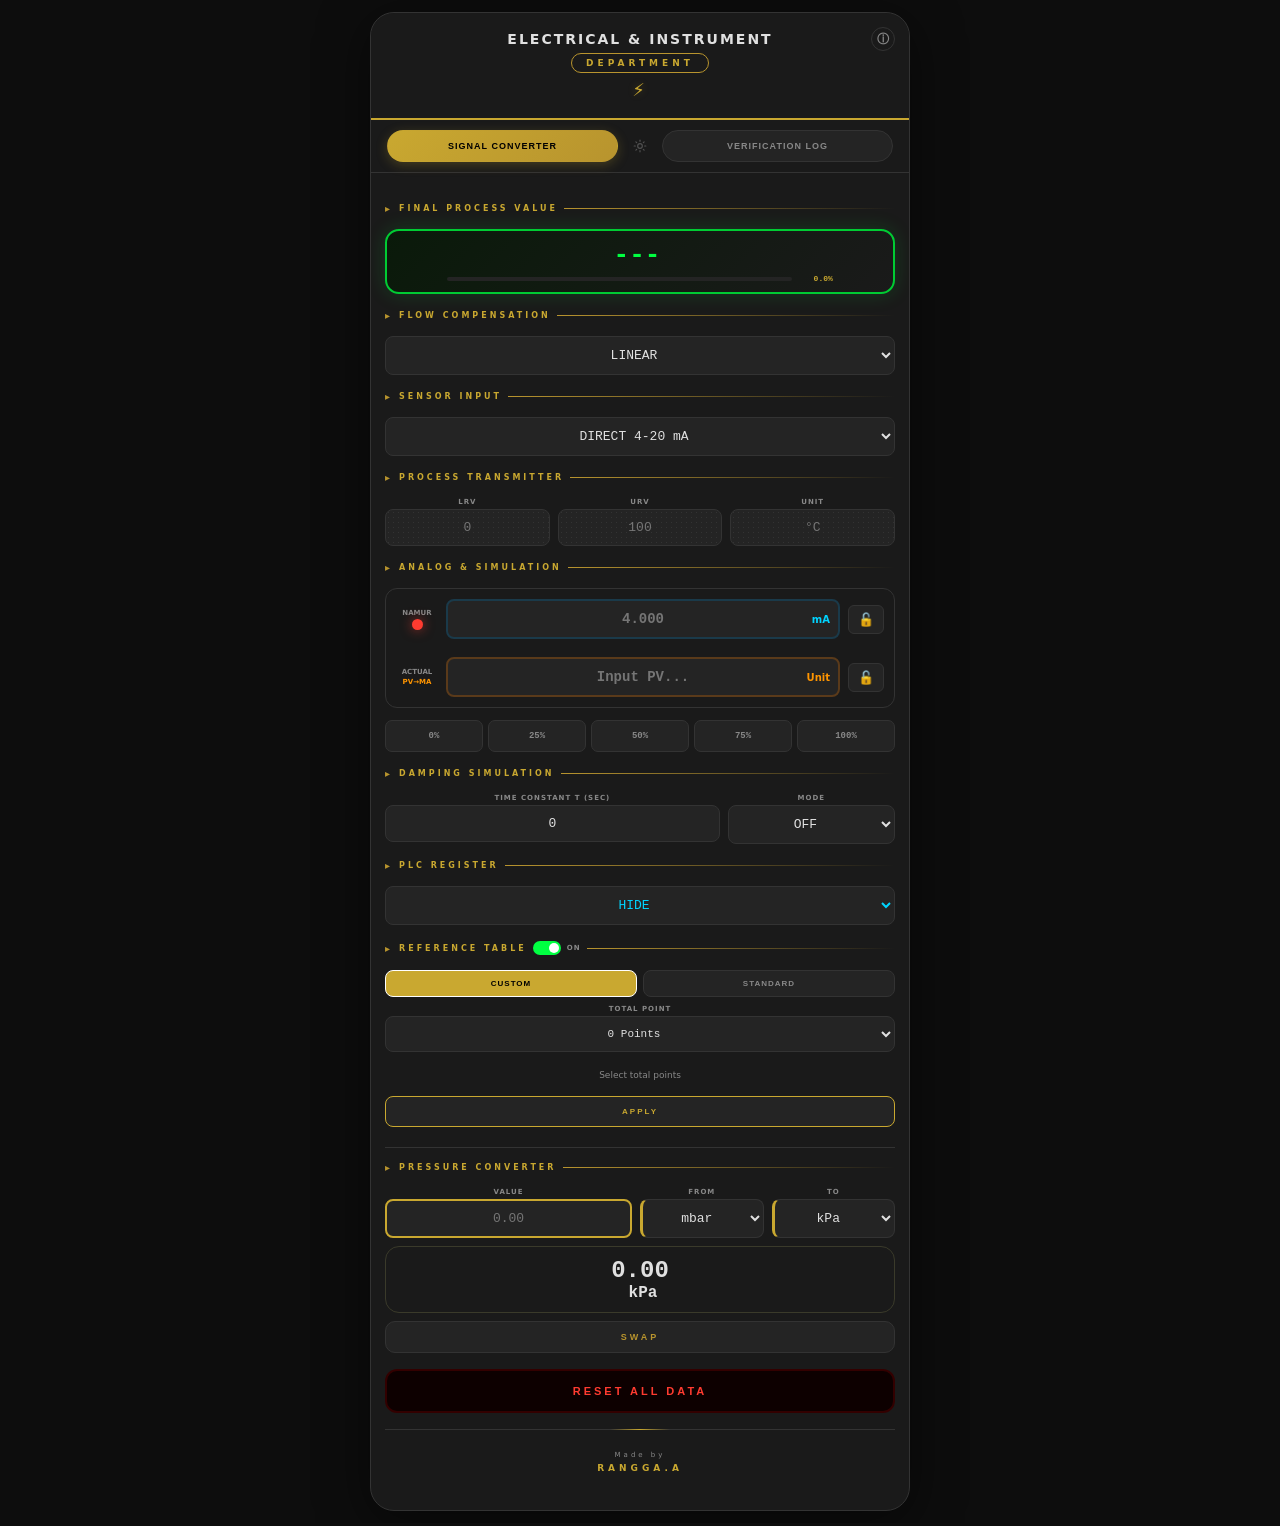
==== index.html @ 1af5455c "Signal Converter And Verification Log" ====
<!DOCTYPE html>
<html lang="en" data-theme="industrial">
<head>
    <meta charset="UTF-8">
    <meta name="viewport" content="width=device-width, initial-scale=1.0, maximum-scale=1.0, user-scalable=no">
    <meta name="author" content="RANGGA.A">
    <title>Signal Converter & Verification Log</title>

    <link rel="manifest" href="./manifest.json">
    <meta name="theme-color" content="#0d0d0d">
    <meta name="apple-mobile-web-app-capable" content="yes">
    <meta name="apple-mobile-web-app-status-bar-style" content="black-translucent">
    <meta name="apple-mobile-web-app-title" content="Signal Converter">
    <meta name="mobile-web-app-capable" content="yes">
    <link rel="icon" type="image/svg+xml" href="./icon.svg">
    <link rel="icon" type="image/png" sizes="192x192" href="./icon-192.png">
    <link rel="icon" type="image/png" sizes="512x512" href="./icon-512.png">
    <link rel="apple-touch-icon" href="./icon-192.png">
    <meta property="og:title" content="Signal Converter & Verification Log">
    <meta property="og:description" content="Professional Signal Converter & Calibration Logger.">
    <meta property="og:image" content="./icon-512.png">
    <meta property="og:type" content="website">
    <meta name="twitter:card" content="summary">
    <meta name="description" content="Professional Signal Converter & Calibration Logger.">
    <meta http-equiv="X-Content-Type-Options" content="nosniff">
    <meta http-equiv="X-Frame-Options" content="DENY">

    <link rel="stylesheet" href="./style.css">
</head>
<body>
<div class="app-container">
    <div class="shared-header">
        <div class="brand">ELECTRICAL &amp; INSTRUMENT</div>
        <div class="sub-brand">DEPARTMENT</div>
        <div class="lightning">⚡</div>
        <button class="header-info-btn" onclick="openSpecModal()" title="Technical Specifications">ⓘ</button>
    </div>
    
    <div class="tab-nav">
        <button class="tab-btn active" onclick="switchTab('calc')">Signal Converter</button>
        <button class="theme-divider-btn" onclick="toggleThemeMenu()" title="Ganti Tema">
            <svg width="14" height="14" viewBox="0 0 24 24" fill="none" stroke="currentColor" stroke-width="2" stroke-linecap="round">
                <circle cx="12" cy="12" r="4"/>
                <path d="M12 2v2"/>
                <path d="M12 20v2"/>
                <path d="M4.93 4.93l1.41 1.41"/>
                <path d="M17.66 17.66l1.41 1.41"/>
                <path d="M2 12h2"/>
                <path d="M20 12h2"/>
                <path d="M6.34 17.66l-1.41 1.41"/>
                <path d="M19.07 4.93l-1.41 1.41"/>
            </svg>
        </button>
        <button class="tab-btn" onclick="switchTab('log')">Verification Log</button>
    </div>

    <!-- TAB CALC -->
    <div class="tab-content active" id="tab-calc">
        <div class="calc-section-title">Final Process Value</div>
        <div class="calc-res-box" id="resBox">
            <div style="font-size:26px;font-weight:900;">
                <span id="pv_val">0.00</span>
                <span id="pv_unit" class="calc-unit-large"></span>
            </div>
            
            <!-- Progress Bar Compact -->
            <div class="calc-progress-container" id="progressContainer">
                <div id="progressLinear">
                    <div style="display:flex;align-items:center;gap:6px;">
                        <div class="calc-progress-bar-bg" style="flex:1;height:4px;">
                            <div id="progressBar" class="calc-progress-bar-fill" style="width:0%;background:var(--green);"></div>
                        </div>
                        <span id="pct_display" class="calc-progress-label">0.0%</span>
                    </div>
                </div>
                <div id="progressFlow" style="display:none;">
                    <div style="display:flex;align-items:center;gap:4px;margin-bottom:2px;">
                        <span class="calc-progress-tag">DP</span>
                        <div class="calc-progress-bar-bg" style="flex:1;height:3px;">
                            <div id="dpProgressBar" class="calc-progress-bar-fill" style="width:0%;background:var(--blue);"></div>
                        </div>
                        <span id="dpPctDisplay" class="calc-progress-label-small" style="color:var(--blue);">0%</span>
                    </div>
                    <div style="display:flex;align-items:center;gap:4px;">
                        <span class="calc-progress-tag">FLW</span>
                        <div class="calc-progress-bar-bg" style="flex:1;height:3px;">
                            <div id="flowProgressBar" class="calc-progress-bar-fill" style="width:0%;background:var(--gold);"></div>
                        </div>
                        <span id="flowPctDisplay" class="calc-progress-label-small" style="color:var(--gold);">0%</span>
                    </div>
                </div>
            </div>
            
            <div id="dpInfoLine" style="font-size:9px;color:var(--gold);margin-top:4px;display:none;">
                DP: <span id="dpVal">0.00</span> <span id="dpUnitDisplay">mbar</span>
            </div>
        </div>

        <div class="calc-section-title">Flow Compensation</div>
        <select id="fm" onchange="calcTglF()" class="calc-select">
            <option value="ln">LINEAR</option>
            <option value="dp">DP NO COMP</option>
            <option value="ol">OIL THERMAL</option>
            <option value="gs">GAS/STEAM</option>
        </select>
        <div id="ca" class="calc-comp-box">
            <div id="dpRangeBlock" style="display:none;">
                <div class="calc-row">
                    <div class="calc-col">
                        <label class="calc-label">DP LRV</label>
                        <input type="text" id="dpLrv" oninput="calcSanitizeInput(this);calcOnParamChange()" placeholder="0" lang="en" inputmode="decimal" autocomplete="off" autocorrect="off" spellcheck="false" class="calc-input">
                    </div>
                    <div class="calc-col">
                        <label class="calc-label">DP URV</label>
                        <input type="text" id="dpUrv" oninput="calcSanitizeInput(this);calcOnParamChange()" placeholder="100" lang="en" inputmode="decimal" autocomplete="off" autocorrect="off" spellcheck="false" class="calc-input">
                    </div>
                    <div class="calc-col">
                        <label class="calc-label">DP Unit</label>
                        <input type="text" id="dpUnit" placeholder="mbar" maxlength="8" oninput="calcOnParamChange()" class="calc-input">
                    </div>
                </div>
                <div class="calc-row">
                    <div class="calc-col">
                        <label class="calc-label">DP Info</label>
                        <select id="dpShowMode" onchange="calcOnParamChange()" class="calc-select">
                            <option value="off">OFF</option>
                            <option value="on">ON</option>
                        </select>
                    </div>
                </div>
            </div>
            <div class="calc-row">
                <div class="calc-col">
                    <label class="calc-label">Design T (°C)</label>
                    <input type="text" id="td" oninput="calcSanitizeInput(this);calcOnParamChange()" placeholder="Design" lang="en" inputmode="decimal" autocomplete="off" autocorrect="off" spellcheck="false" class="calc-input">
                </div>
                <div class="calc-col">
                    <label class="calc-label">Actual T (°C)</label>
                    <input type="text" id="ta" oninput="calcSanitizeInput(this);calcOnParamChange()" placeholder="Actual" lang="en" inputmode="decimal" autocomplete="off" autocorrect="off" spellcheck="false" class="calc-input">
                </div>
            </div>
            <div id="go" class="calc-row" style="display:none">
                <div class="calc-col">
                    <label class="calc-label">Design P (bar·g)</label>
                    <input type="text" id="pd" placeholder="bar(g)" oninput="calcSanitizeInput(this);calcOnParamChange()" lang="en" inputmode="decimal" autocomplete="off" autocorrect="off" spellcheck="false" class="calc-input">
                </div>
                <div class="calc-col">
                    <label class="calc-label">Actual P (bar·g)</label>
                    <input type="text" id="pa" placeholder="bar(g)" oninput="calcSanitizeInput(this);calcOnParamChange()" lang="en" inputmode="decimal" autocomplete="off" autocorrect="off" spellcheck="false" class="calc-input">
                </div>
            </div>
            <div id="ff" class="calc-row" style="display:none">
                <div class="calc-col">
                    <label class="calc-label">Flow Fix Calc</label>
                    <input type="text" id="ffc" placeholder="100" oninput="calcSanitizeInput(this);calcOnParamChange()" lang="en" inputmode="decimal" autocomplete="off" autocorrect="off" spellcheck="false" class="calc-input">
                </div>
                <div class="calc-col">
                    <label class="calc-label">Mode</label>
                    <select id="ffm" onchange="calcOnParamChange()" class="calc-select">
                        <option value="off">OFF</option>
                        <option value="on">ON</option>
                    </select>
                </div>
            </div>
        </div>

        <div class="calc-section-title">Sensor Input</div>
        <select id="sm" onchange="calcTglS()" class="calc-select">
            <option value="ma">DIRECT 4-20 mA</option>
            <option value="ma-rev">REVERSE 20-4 mA</option>
            <option value="pt">RTD PT100 IEC 60751</option>
            <option value="tk">TC TYPE K NIST</option>
            <option value="ts">TC TYPE S NIST</option>
        </select>
        <div id="cjcBox" style="display:none;margin:8px 0">
            <div class="calc-row">
                <div class="calc-col">
                    <label class="calc-label">CJC Temp (°C)</label>
                    <input type="text" id="cjcTemp" value="25" oninput="calcSanitizeInput(this);calcOnCjcChange()" placeholder="25" lang="en" inputmode="decimal" autocomplete="off" autocorrect="off" spellcheck="false" class="calc-input">
                </div>
            </div>
        </div>
        
        <!-- CALIBRATION BOX -->
        <div id="calibBox" style="display:none;margin:8px 0 4px 0;background:var(--card);border:1px solid var(--border2);border-radius:12px;padding:10px;">
            <label style="text-align:center;font-size:7px;color:var(--text3);text-transform:uppercase;display:block;margin-bottom:3px;letter-spacing:1px;font-weight:600;">
                Calibration: <span id="calibUnitLabel">Unit</span>
            </label>
            
            <div style="display:flex;gap:6px;margin-bottom:8px;">
                <button type="button" id="calibModeTarget" class="ref-mode-btn active" onclick="calcSetCalibMode('target')" style="font-size:8px;padding:6px;">TARGET °C</button>
                <button type="button" id="calibModeSensor" class="ref-mode-btn" onclick="calcSetCalibMode('sensor')" style="font-size:8px;padding:6px;">SENSOR mV</button>
            </div>
            
            <div id="calibTargetMode">
                <div class="calc-row" style="margin-top:6px;margin-bottom:0;">
                    <div class="calc-col">
                        <label class="calc-label">Target (°C)</label>
                        <input type="text" id="calibTarget" placeholder="Target..." oninput="calcSanitizeInput(this);calcCalibToRaw()" lang="en" inputmode="decimal" autocomplete="off" autocorrect="off" spellcheck="false" class="calc-input">
                    </div>
                    <div class="calc-col">
                        <label class="calc-label">Raw Output</label>
                        <input type="text" id="calibRawOut" placeholder="--" disabled style="color:var(--blue);font-weight:bold;border-color:#1a3a4a;" class="calc-input">
                    </div>
                </div>
                <div style="text-align:center;font-size:7px;color:var(--text3);letter-spacing:1px;margin-top:4px;" id="sensorRangeDisplay"></div>
            </div>
            
            <div id="calibSensorMode" style="display:none;">
                <div class="calc-row" style="margin-top:6px;margin-bottom:0;">
                    <div class="calc-col">
                        <label class="calc-label">Sensor (mV)</label>
                        <input type="text" id="calibSensorMv" placeholder="mV..." oninput="calcSanitizeInput(this);calcMvToTarget()" lang="en" inputmode="decimal" autocomplete="off" autocorrect="off" spellcheck="false" class="calc-input">
                    </div>
                    <div class="calc-col">
                        <label class="calc-label">Temp Result</label>
                        <input type="text" id="calibTempOut" placeholder="--" disabled style="color:var(--green);font-weight:bold;border-color:#1a3a2a;" class="calc-input">
                    </div>
                </div>
                <div style="text-align:center;font-size:7px;color:var(--text3);letter-spacing:1px;margin-top:4px;" id="sensorRangeDisplay2"></div>
            </div>
            
            <div style="text-align:center;margin-top:8px;">
                <button type="button" class="custom-apply-btn" onclick="calcApplyCalib()">
                    APPLY TO SENSOR INPUT
                </button>
            </div>
        </div>

        <div class="calc-section-title">Process Transmitter</div>
        <div class="calc-row">
            <div class="calc-col">
                <label class="calc-label">LRV</label>
                <input type="text" id="lrv" class="calc-input calc-dot-bg" oninput="calcSanitizeInput(this);calcOnParamChange()" placeholder="0" lang="en" inputmode="decimal" autocomplete="off" autocorrect="off" spellcheck="false">
            </div>
            <div class="calc-col">
                <label class="calc-label">URV</label>
                <input type="text" id="urv" class="calc-input calc-dot-bg" oninput="calcSanitizeInput(this);calcOnParamChange()" placeholder="100" lang="en" inputmode="decimal" autocomplete="off" autocorrect="off" spellcheck="false">
            </div>
            <div class="calc-col">
                <label class="calc-label">UNIT</label>
                <input type="text" id="unit" class="calc-input calc-dot-bg" oninput="calcOnParamChange()" placeholder="°C" maxlength="8">
            </div>
        </div>
        <div id="rangeError" class="calc-error-msg">LRV must be less than URV!</div>
        
        <!-- ADC/DAC INFO - Compact -->
        <div id="adcDacInfoBox" style="display:none;margin-top:8px;background:var(--card);border:1px solid #1a332a;border-radius:10px;padding:8px;text-align:center;">
            <div style="display:flex;gap:6px;">
                <div style="flex:1;text-align:center;">
                    <div style="font-size:6px;color:var(--green);letter-spacing:1px;font-weight:700;">ADC 24-BIT</div>
                    <div style="font-family:'Consolas',monospace;font-size:11px;color:var(--green);font-weight:bold;" id="adcValueDisplay">---</div>
                    <div style="font-size:5px;color:var(--text3);">0-16.7M</div>
                </div>
                <div style="width:1px;background:var(--border2);"></div>
                <div style="flex:1;text-align:center;">
                    <div style="font-size:6px;color:var(--blue);letter-spacing:1px;font-weight:700;">DAC 16-BIT</div>
                    <div style="font-family:'Consolas',monospace;font-size:11px;color:var(--blue);font-weight:bold;" id="dacValueDisplay">---</div>
                    <div style="font-size:5px;color:var(--text3);">0-65K</div>
                </div>
                <div style="width:1px;background:var(--border2);"></div>
                <div style="flex:1;text-align:center;">
                    <div style="font-size:6px;color:var(--gold);letter-spacing:1px;font-weight:700;">DAC OUT</div>
                    <div style="font-family:'Consolas',monospace;font-size:11px;color:var(--gold);font-weight:bold;" id="dacMaDisplay">---</div>
                    <div style="font-size:5px;color:var(--text3);">4-20mA</div>
                </div>
            </div>
        </div>

        <div class="calc-section-title">Analog & Simulation</div>
        <div class="calc-sim-box">
            <div class="calc-sim-row calc-sim-row-top">
                <div class="calc-sim-label">
                    <span>NAMUR</span>
                    <div class="calc-sim-led normal" id="namurLed"></div>
                </div>
                <div class="calc-sim-input-wrap">
                    <input type="text" id="mi" placeholder="4.000" step="0.001" oninput="calcSanitizeInput(this);calcOnMiInput()" lang="en" inputmode="decimal" autocomplete="off" autocorrect="off" spellcheck="false" class="calc-input">
                    <span class="calc-sim-unit">mA</span>
                </div>
                <button class="calc-lock-btn" id="lockBtn1" onclick="calcToggleLock1()" title="Lock mA">🔓</button>
            </div>
            <div class="calc-damped-display" id="dampedDisplay"></div>
            <div class="calc-sim-row calc-sim-row-bottom" id="actualPVbox">
                <div class="calc-sim-label">
                    <span>ACTUAL</span>
                    <span style="font-size:7px;color:var(--orange)">PV→mA</span>
                </div>
                <div class="calc-sim-input-wrap">
                    <input type="text" id="actualPV" placeholder="Input PV..." step="0.01" oninput="calcSanitizeInput(this);calcActualToMA()" lang="en" inputmode="decimal" autocomplete="off" autocorrect="off" spellcheck="false" class="calc-input">
                    <span class="calc-sim-unit" id="actualUnitLbl">°C</span>
                </div>
                <button class="calc-lock-btn" id="lockBtn2" onclick="calcToggleLock2()" title="Lock PV">🔓</button>
            </div>
        </div>
        <div class="calc-btn-grid" id="btnGrid"></div>

        <div class="calc-section-title">Damping Simulation</div>
        <div class="calc-row">
            <div class="calc-col-2">
                <label class="calc-label">Time Constant τ (sec)</label>
                <input type="text" id="damping" value="0" oninput="calcSanitizeInput(this);calcOnParamChange()" placeholder="0 = instant" min="0" max="60" step="0.1" lang="en" inputmode="decimal" autocomplete="off" autocorrect="off" spellcheck="false" class="calc-input">
            </div>
            <div class="calc-col">
                <label class="calc-label">Mode</label>
                <select id="dampingMode" onchange="calcResetDamping()" class="calc-select">
                    <option value="off">OFF</option>
                    <option value="on">ON</option>
                </select>
            </div>
        </div>

        <div class="calc-section-title">PLC Register</div>
        <select id="pb" onchange="calcTglP()" class="calc-select" style="color:var(--blue)">
            <option value="hi">HIDE</option>
            <option value="27648">SIEMENS S7</option>
            <option value="32767">ALLEN BRADLEY</option>
            <option value="4000">MITSUBISHI FX</option>
            <option value="abraw">AB RAW 3277-16383</option>
        </select>
        <div id="pp" class="calc-plc-panel">
            <div id="pr" class="calc-plc-val">0</div>
            <div style="font-size:7px;color:var(--text3);letter-spacing:1px;margin-top:2px;" id="plcRangeDisplay"></div>
            <label style="font-size:7px;color:var(--text3);letter-spacing:1px;">RAW INTEGER REGISTER</label>
        </div>

        <!-- REFERENCE TABLE -->
        <div class="calc-section-title">
            Reference Table 
            <label class="calc-toggle-mini" id="refTableToggle" onclick="calcToggleRefTable()">
                <span class="calc-toggle-track-mini"></span>
                <span style="font-size:7px;color:var(--text3);letter-spacing:1px" id="refTableLabel">ON</span>
            </label>
        </div>
        <div id="refTableContent">
            <div class="ref-mode-row">
                <button class="ref-mode-btn active" id="refModeCustom" onclick="calcSetRefMode('custom')">CUSTOM</button>
                <button class="ref-mode-btn" id="refModeStandard" onclick="calcSetRefMode('standard')">STANDARD</button>
            </div>
            <div id="customRefPanel">
                <div class="calc-row">
                    <div class="calc-col">
                        <label class="calc-label">Total Point</label>
                        <select id="customPointCount" onchange="calcBuildCustomInputs()" class="calc-select" style="font-size:11px;">
                            <option value="0" selected>0 Points</option>
                            <option value="2">2 Points</option>
                            <option value="3">3 Points</option>
                            <option value="4">4 Points</option>
                            <option value="5">5 Points</option>
                        </select>
                    </div>
                </div>
                <div id="customInputsContainer"></div>
                <button class="custom-apply-btn" onclick="calcApplyCustomPoints()">APPLY</button>
            </div>
            <div id="standardRefTable" style="display:none;">
                <table class="calc-table">
                    <thead>
                        <tr>
                            <th class="calc-th">%</th>
                            <th class="calc-th">mA</th>
                            <th class="calc-th">RESULT</th>
                            <th class="calc-th" id="thRaw" style="display:none">RAW</th>
                        </tr>
                    </thead>
                    <tbody id="tb"></tbody>
                </table>
            </div>
        </div>

        <!-- PRESSURE CONVERTER -->
        <hr class="conv-divider">
        <div class="calc-section-title" style="margin-top:0;">Pressure Converter</div>
        <div class="calc-row">
            <div class="calc-col-2">
                <label class="calc-label">VALUE</label>
                <input type="text" id="convInput" oninput="convertUnit()" placeholder="0.00" lang="en" inputmode="decimal" class="calc-input" style="border:2px solid var(--gold);">
            </div>
            <div class="calc-col">
                <label class="calc-label">FROM</label>
                <select id="convFrom" onchange="convertUnit()" class="calc-select" style="border-left:3px solid var(--gold);">
                    <option value="bar">bar</option>
                    <option value="mbar" selected>mbar</option>
                    <option value="kPa">kPa</option>
                    <option value="Pa">Pa</option>
                    <option value="MPa">MPa</option>
                    <option value="psi">psi</option>
                    <option value="mmHg">mmHg</option>
                    <option value="mmH2O">mmH₂O</option>
                    <option value="inH2O">inH₂O</option>
                    <option value="kgcm2">kg/cm²</option>
                    <option value="atm">atm</option>
                </select>
            </div>
            <div class="calc-col">
                <label class="calc-label">TO</label>
                <select id="convTo" onchange="convertUnit()" class="calc-select" style="border-left:3px solid var(--gold);">
                    <option value="kPa">kPa</option>
                    <option value="bar">bar</option>
                    <option value="mbar">mbar</option>
                    <option value="Pa">Pa</option>
                    <option value="MPa">MPa</option>
                    <option value="psi">psi</option>
                    <option value="mmHg">mmHg</option>
                    <option value="mmH2O">mmH₂O</option>
                    <option value="inH2O">inH₂O</option>
                    <option value="kgcm2">kg/cm²</option>
                    <option value="atm">atm</option>
                </select>
            </div>
        </div>
        <div class="conv-result-box" id="convResultBox">
            <span id="convResult" style="font-size:24px;">0.00</span>
            <span id="convToUnit" style="font-size:16px; margin-left:6px;">kPa</span>
        </div>
        <div style="display:flex; gap:8px; margin-top:8px;">
            <button class="conv-btn-swap" onclick="swapConvUnit()">SWAP</button>
        </div>

        <button class="calc-reset" onclick="calcClr()">RESET ALL DATA</button>
        <div class="shared-signature">
            <span class="shared-sig-support">Made by</span>
            <span class="shared-sig-name">RANGGA.A</span>
        </div>
    </div>

    <!-- TAB LOG -->
    <div class="tab-content" id="tab-log">
        <div class="log-section-title">ADMINISTRATIVE INFO</div>
        <input type="text" id="log-tech" placeholder="TECHNICIAN NAME" autocomplete="off" oninput="logSaveSettings()" class="log-input" style="margin-bottom:10px;">
        <div class="log-row">
            <div class="log-col">
                <input type="date" id="log-date" required autocomplete="off" onchange="logSaveSettings()" class="log-input">
            </div>
            <div class="log-col">
                <input type="text" id="log-tag" placeholder="TAG NUMBER" autocomplete="off" oninput="logSaveSettings()" class="log-input">
            </div>
        </div>
        <div class="log-row">
            <div class="log-col">
                <input type="text" id="log-sn" placeholder="SERIAL NUMBER" autocomplete="off" oninput="logSaveSettings()" class="log-input">
            </div>
            <div class="log-col">
                <input type="text" id="log-area" placeholder="PLANT AREA" autocomplete="off" oninput="logSaveSettings()" class="log-input">
            </div>
        </div>

        <div class="log-section-title">CONFIGURATION</div>
        <select id="log-vMode" autocomplete="off" onchange="logChgMode()" class="log-select" style="margin-bottom:10px; border-left:4px solid var(--gold);">
            <option value="ma">TRANSMITTER (4-20 mA)</option>
            <option value="pt">RTD PT100 (CVD IEC 60751)</option>
            <option value="tk">TC TYPE K (NIST ITS-90)</option>
            <option value="ts">TC TYPE S (NIST ITS-90)</option>
        </select>
        <div class="log-row">
            <div class="log-col">
                <label class="log-label">LRV</label>
                <input type="number" inputmode="decimal" id="log-lrv" autocomplete="off" oninput="logUpd();logSaveSettings()" class="log-input">
            </div>
            <div class="log-col">
                <label class="log-label">URV</label>
                <input type="number" inputmode="decimal" id="log-urv" autocomplete="off" oninput="logUpd();logSaveSettings()" class="log-input">
            </div>
            <div class="log-col">
                <label class="log-label">UNIT</label>
                <input type="text" id="log-unit" placeholder="bar" autocomplete="off" oninput="logUpd();logUpdateTolUnit();logSaveSettings()" class="log-input">
            </div>
        </div>
        <div class="log-row" id="log-cjRow" style="display:none;">
            <div class="log-col">
                <label class="log-label" style="color:var(--orange);">COLD JUNCTION °C</label>
                <input type="number" inputmode="decimal" id="log-coldJunction" value="" step="0.1" autocomplete="off" oninput="logUpd();logSaveSettings()" class="log-input" style="border:1px solid var(--orange);" placeholder="0.0">
            </div>
        </div>
        <div id="log-validationMsg" class="log-validation-msg">URV must be greater than LRV</div>

        <div class="log-section-title">TOLERANCE</div>
        <div class="log-tol-selector-row">
            <div class="log-tol-mode-btn active" id="log-tolModeNone" onclick="logSetTolMode('none')">VERIF ONLY</div>
            <div class="log-tol-mode-btn" id="log-tolModeActive" onclick="logSetTolMode('active')">TOLERANCE</div>
        </div>
        <div class="log-tol-input-row" id="log-tolInputRow" style="display:none;">
            <div class="log-tol-input-col">
                <label class="log-label">TOLERANCE VALUE</label>
                <input type="number" inputmode="decimal" id="log-tolValue" value="" step="any" autocomplete="off" oninput="logRebuildTable();logSaveSettings()" class="log-input" placeholder="0.00">
            </div>
            <div class="log-tol-input-col">
                <label class="log-label">UNIT (AUTO)</label>
                <div class="log-tol-unit-display" id="log-tolUnitDisplay">bar</div>
            </div>
        </div>

        <div class="log-section-title">ACTION</div>
        <div class="log-work-zone">
            <div class="log-state-row">
                <div class="log-state-btn found-active" id="log-stateFound" onclick="logSetState('found')">AS FOUND</div>
                <div class="log-state-btn" id="log-stateLeft" onclick="logSetState('left')">AS LEFT</div>
            </div>
            <div class="log-direction-row">
                <div class="log-dir-btn active" id="log-dirUp" onclick="logSetDir('up')">UPSCALE</div>
                <div class="log-dir-btn" id="log-dirDown" onclick="logSetDir('down')">DOWNSCALE</div>
            </div>
            <label style="color:var(--gold); letter-spacing:2px; font-size:9px; display:block; margin-bottom:4px;">INPUT REFERENCE</label>
            <input type="number" inputmode="decimal" id="log-actIn" placeholder="0.00" autocomplete="off" class="log-input" style="border:2px solid var(--gold);" oninput="logUpd()">
            <div class="log-ideal-display">
                <div id="log-maIdeal" class="log-ideal-val">---</div>
                <div id="log-unitIdeal" style="font-size:10px; color:var(--text3); letter-spacing:2px;"></div>
            </div>
            <label style="color:var(--blue); letter-spacing:2px; font-size:9px; display:block; margin-bottom:4px;">MEASURED OUTPUT</label>
            <input type="number" inputmode="decimal" id="log-maMeasured" placeholder="0.000" step="0.001" autocomplete="off" class="log-input" style="border:2px solid var(--blue);" oninput="logConvLive()">
            <div id="log-convOut" style="text-align:center; color:var(--green); font-size:12px; margin-top:5px; font-weight:bold;"></div>
            <div id="log-clampMsg" class="log-clamp-msg"></div>
            <button class="log-btn-add" onclick="logAddLog()">SAVE DATA POINT</button>
            <button class="log-btn-auto" id="log-btnAuto" onclick="logAutoStep()">AUTO STEP (0%–100%)</button>
        </div>

        <div class="log-section-title">VERIFICATION LOG</div>
        <div id="log-print-header">
            <div style="background:#f0f0f0; padding:12px; border:2px solid #000; text-align:center; margin-bottom:10px;">
                <span style="font-size:14px; font-weight:900; color:black; text-transform:uppercase; display:block;">ELECTRICAL & INSTRUMENT</span>
                <span style="font-size:9px; font-weight:bold; color:#333; letter-spacing:3px; margin-top:2px; display:block;">DEPARTMENT</span>
            </div>
            <div style="font-size:11px; font-weight:900; text-align:center; margin:8px 0 12px; text-decoration:underline; text-transform:uppercase;">INSTRUMENT VERIFICATION REPORT</div>
            <div style="display:grid; grid-template-columns:1.3fr 1fr; gap:6px; margin-bottom:12px; border-bottom:2px solid #000; padding-bottom:10px; font-size:9px;">
                <div>
                    <div style="font-size:9px; font-weight:bold; color:black; display:flex; margin-bottom:2px;"><span style="width:80px;">TECHNICIAN</span><span>: <span id="log-p-tech"></span></span></div>
                    <div style="font-size:9px; font-weight:bold; color:black; display:flex; margin-bottom:2px;"><span style="width:80px;">TAG NO</span><span>: <span id="log-p-tag"></span></span></div>
                    <div style="font-size:9px; font-weight:bold; color:black; display:flex; margin-bottom:2px;"><span style="width:80px;">SERIAL NO</span><span>: <span id="log-p-sn"></span></span></div>
                </div>
                <div>
                    <div style="font-size:9px; font-weight:bold; color:black; display:flex; margin-bottom:2px;"><span style="width:80px;">DATE</span><span>: <span id="log-p-date"></span></span></div>
                    <div style="font-size:9px; font-weight:bold; color:black; display:flex; margin-bottom:2px;"><span style="width:80px;">PLANT AREA</span><span>: <span id="log-p-area"></span></span></div>
                    <div style="font-size:9px; font-weight:bold; color:black; display:flex; margin-bottom:2px;"><span style="width:80px;">RANGE</span><span>: <span id="log-p-range"></span></span></div>
                </div>
            </div>
            <div style="background:#fafafa; border:1px solid #000; padding:8px; margin-bottom:12px; text-align:center;">
                <div style="font-size:8px; font-weight:bold; text-transform:uppercase; margin-bottom:2px;">TOLERANCE LIMIT</div>
                <div style="font-size:12px; font-weight:900;" id="log-p-tolerance"></div>
            </div>
        </div>
        <div class="log-error-chart-container" id="log-errorChartBox">
            <canvas id="log-errorChart" width="400" height="160"></canvas>
            <div class="log-error-legend">
                <span><span class="log-legend-dot-up"></span> UP</span>
                <span><span class="log-legend-dot-down"></span> DOWN</span>
                <span><span class="log-legend-tol-line"></span> TOLERANCE</span>
            </div>
        </div>
        <div class="log-table-scroll">
            <table class="log-table" id="log-mainTable">
                <thead>
                    <tr>
                        <th class="log-th">DIR</th>
                        <th class="log-th" id="log-th-in">INPUT</th>
                        <th class="log-th" id="log-th-meas">MEAS</th>
                        <th class="log-th" id="log-th-pv">PV</th>
                        <th class="log-th" id="log-th-tar">TARGET</th>
                        <th class="log-th">ERR</th>
                        <th class="log-th">STATUS</th>
                        <th class="log-th log-no-print">×</th>
                    </tr>
                </thead>
                <tbody id="log-logBody"></tbody>
            </table>
        </div>
        <div id="log-print-summary">
            <div style="font-size:9px; font-weight:bold; text-transform:uppercase; margin-bottom:4px;">CALIBRATION SUMMARY</div>
            <div style="font-size:13px; font-weight:900;" id="log-p-summary-result"></div>
            <div style="font-size:8px; color:#333; margin-top:3px;" id="log-p-summary-detail"></div>
        </div>
        <div id="log-print-footer">Support by : E&I Cal.Team<sup style="font-size:7px;">TM</sup></div>
        <button class="log-btn-print log-no-print" onclick="logSavePdf()">EXPORT TO PDF</button>
        <button class="log-btn-clear log-no-print" onclick="logClearLogs()">RESET LOG ONLY</button>
        <button class="log-btn-reset-all log-no-print" onclick="logResetAll()">RESET ALL SETTINGS</button>
    </div>
</div>

<!-- Theme Popup -->
<div class="theme-popup" id="themePopup">
    <div class="theme-popup-title">Select Theme</div>
    <button onclick="setTheme('industrial')" class="theme-option active" data-theme-btn="industrial">
        <span class="theme-dot" style="background:#0d0d0d;"></span>
        Industrial Dark
        <span class="theme-badge">DEFAULT</span>
    </button>
    <button onclick="setTheme('oled')" class="theme-option" data-theme-btn="oled">
        <span class="theme-dot" style="background:#000000;"></span>
        OLED Black
    </button>
    <button onclick="setTheme('light')" class="theme-option" data-theme-btn="light">
        <span class="theme-dot" style="background:#f5f5f5;"></span>
        Light Mode
    </button>
    <button onclick="setTheme('blue')" class="theme-option" data-theme-btn="blue">
        <span class="theme-dot" style="background:#0a0e1a;"></span>
        Blue Night
    </button>
</div>

<!-- Modal Spesifikasi -->
<div class="modal-overlay" id="specModal" onclick="closeSpecModal(event)">
    <div class="modal-content" onclick="event.stopPropagation()">
        <div class="modal-header">
            <span class="modal-title">Technical Specifications</span>
            <button class="modal-close" onclick="closeSpecModal()">✕</button>
        </div>
        <div class="modal-body">
            <div class="spec-section">4-20 mA Loop</div>
            <div class="spec-item">NAMUR NE43 (Fault Detection)</div>
            <div class="spec-item">IEC 60381-1 (Analog Signal Standard)</div>
            <div class="spec-formula">Linear: PV = LRV + (mA-4)/16 × (URV-LRV)</div>
            <div class="spec-formula">Reverse: PV = URV - (mA-4)/16 × (URV-LRV)</div>
            <div class="spec-section">RTD PT100 (IEC 60751)</div>
            <div class="spec-item">ITS-90 Callendar-Van Dusen Equation</div>
            <div class="spec-formula">T ≥ 0°C: R = R₀(1 + AT + BT²)</div>
            <div class="spec-formula">T &lt; 0°C: R = R₀(1 + AT + BT² + C(T-100)T³)</div>
            <div class="spec-item-sub">A = 3.9083×10⁻³, B = -5.775×10⁻⁷, C = -4.183×10⁻¹²</div>
            <div class="spec-item-sub">Newton-Raphson Iteration (50 cycles)</div>
            <div class="spec-item-sub">Range: -200°C to +850°C</div>
            <div class="spec-section">TC Type K (NIST ITS-90)</div>
            <div class="spec-item">NiCr-NiAl (Chromel-Alumel)</div>
            <div class="spec-item-sub">T ≤ 0°C: 10th-order Polynomial</div>
            <div class="spec-item-sub">T > 0°C: 9th-order + Exponential Term</div>
            <div class="spec-item">Cold Junction Compensation (CJC)</div>
            <div class="spec-item-sub">Inverse: 8th / 9th / 8th-order Polynomial</div>
            <div class="spec-item-sub">4-cycle Derivative Refinement</div>
            <div class="spec-item-sub">Range: -270°C to +1372°C</div>
            <div class="spec-section">TC Type S (NIST ITS-90)</div>
            <div class="spec-item">Pt10%Rh-Pt (Platinum Rhodium)</div>
            <div class="spec-item-sub">T ≤ 1064.18°C: 8th-order Polynomial</div>
            <div class="spec-item-sub">T > 1064.18°C: 4th-order Polynomial</div>
            <div class="spec-item-sub">Binary Search + Derivative Refinement</div>
            <div class="spec-item-sub">Range: -50°C to +1768°C</div>
            <div class="spec-section">Flow Compensation (ISO 5167 / AGA-3)</div>
            <div class="spec-item">ISO 5167-1 (Orifice, Venturi, Nozzle)</div>
            <div class="spec-item">AGA-3 (Gas Flow Measurement)</div>
            <div class="spec-item">API MPMS (Thermal Expansion - Liquid)</div>
            <div class="spec-formula">DP Flow: Q ∝ √(ΔP)</div>
            <div class="spec-formula">Thermal: Q_act = Q_meas × √(T_d/T_a)</div>
            <div class="spec-formula">Gas: Q = Q_meas × √(T_d/T_a) × √(P_a/P_d)</div>
            <div class="spec-item-sub">P_abs = P_gauge + 1.01325 bar</div>
            <div class="spec-item-sub">T_abs = T_celsius + 273.15 K</div>
            <div class="spec-item-sub">Flow Fix Calc: Q_final = Q × (FF/100)</div>
            <div class="spec-section">Damping Simulation</div>
            <div class="spec-item">First-order Low Pass Filter</div>
            <div class="spec-formula">α = 1 - e^(-Δt/τ)</div>
            <div class="spec-formula">Output = Prev + α × (Input - Prev)</div>
            <div class="spec-item-sub">τ = Time Constant (0-60 seconds)</div>
            <div class="spec-section">PLC Register (For Education)</div>
            <div class="spec-item">Siemens S7: 0-27648 (16-bit)</div>
            <div class="spec-item">Allen Bradley: 0-32767 (15-bit)</div>
            <div class="spec-item">Mitsubishi FX: 0-4000 (12-bit)</div>
            <div class="spec-item">AB Raw: 3277-16383 (Scaled)</div>
            <div class="spec-formula">Reg = Round(Pct × MaxRaw)</div>
            <div class="spec-item-sub">Simulation only — not for actual PLC control</div>
            <div class="spec-section">ADC/DAC Type (Education)</div>
            <div class="spec-item">ADC: Sigma-Delta 24-bit (Sensor Input)</div>
            <div class="spec-item">DAC: 16-bit (4-20 mA Output)</div>
            <div class="spec-section">Pressure Converter</div>
            <div class="spec-item">11 International Units (Bar Basis)</div>
            <div class="spec-formula">1 bar = 1000 mbar = 100 kPa = 10⁵ Pa = 0.1 MPa</div>
            <div class="spec-formula">1 bar = 14.5038 psi = 750.062 mmHg (Torr)</div>
            <div class="spec-formula">1 bar = 10197.16 mmH₂O = 401.463 inH₂O</div>
            <div class="spec-formula">1 bar = 1.01972 kg/cm² = 0.986923 atm</div>
            <hr class="modal-divider">
            <div class="modal-footer-note">All calculations based on international standards</div>
        </div>
    </div>
</div>

<script src="./script.js"></script>
</body>
</html>
---- style.css ----
/* ==================== THEME SYSTEM ==================== */
:root, [data-theme="industrial"] {
    --bg: #0d0d0d;
    --card: #1a1a1a;
    --gold: #c9a830;
    --gold-soft: #b8942e;
    --green: #00ff41;
    --blue: #00d4ff;
    --red: #ff3b30;
    --orange: #ff9500;
    --yellow: #ffcc00;
    --input: #242424;
    --border2: #333;
    --text3: #888;
    --text1: #e0e0e0;
}
[data-theme="oled"] {
    --bg: #000000;
    --card: #0a0a0a;
    --gold: #ffd700;
    --gold-soft: #e6c200;
    --green: #00ff41;
    --blue: #00d4ff;
    --red: #ff3333;
    --orange: #ff8c00;
    --yellow: #ffe600;
    --input: #111111;
    --border2: #222;
    --text3: #666;
    --text1: #ffffff;
}
[data-theme="light"] {
    --bg: #f5f5f5;
    --card: #ffffff;
    --gold: #b8860b;
    --gold-soft: #a07500;
    --green: #008000;
    --blue: #0066cc;
    --red: #cc0000;
    --orange: #cc6600;
    --yellow: #cc9900;
    --input: #ffffff;
    --border2: #ddd;
    --text3: #666;
    --text1: #1a1a1a;
}
[data-theme="blue"] {
    --bg: #0a0e1a;
    --card: #111827;
    --gold: #60a5fa;
    --gold-soft: #3b82f6;
    --green: #34d399;
    --blue: #60a5fa;
    --red: #f87171;
    --orange: #fbbf24;
    --yellow: #fde047;
    --input: #1f2937;
    --border2: #374151;
    --text3: #9ca3af;
    --text1: #f3f4f6;
}

/* ==================== BASE ==================== */
* { box-sizing: border-box; margin: 0; padding: 0; }
body { 
    font-family: 'Segoe UI', system-ui, -apple-system, sans-serif; 
    background: var(--bg); 
    color: var(--text1); 
    padding: 12px; 
    display: flex; 
    justify-content: center; 
    transition: background 0.3s ease, color 0.3s ease;
}
.app-container { 
    background: var(--card); 
    width: 100%; 
    max-width: 540px; 
    border-radius: 24px; 
    border: 1px solid var(--border2); 
    overflow: hidden; 
    padding-bottom: 20px; 
    box-shadow: 0 10px 50px rgba(0,0,0,0.5); 
    transition: background 0.3s ease, border-color 0.3s ease;
}

/* ==================== HEADER ==================== */
.shared-header { 
    background: var(--card); 
    padding: 18px 20px; 
    text-align: center; 
    border-bottom: 2px solid var(--gold); 
    border-top-left-radius: 24px; 
    border-top-right-radius: 24px; 
    position: relative; 
}
.shared-header .brand { 
    font-size: 14px; 
    font-weight: 900; 
    letter-spacing: 2px; 
    color: var(--text1); 
    text-transform: uppercase; 
}
.shared-header .sub-brand { 
    display: inline-block;
    font-size: 9px; 
    color: var(--gold); 
    font-weight: bold; 
    letter-spacing: 4px; 
    margin-top: 6px;
    padding: 4px 14px;
    background: transparent;
    border: 1px solid var(--gold-soft);
    border-radius: 20px;
    text-transform: uppercase;
    transition: all 0.3s ease;
}
.shared-header .sub-brand:hover { 
    background: var(--input);
    border-color: var(--gold);
    box-shadow: 0 2px 10px rgba(201,168,48,0.2);
}
.shared-header .lightning { 
    font-size: 18px; 
    color: var(--gold); 
    margin-top: 6px; 
    letter-spacing: 3px; 
    text-shadow: 0 0 8px rgba(201,168,48,0.3); 
    animation: pulse 2s infinite; 
}
@keyframes pulse { 0%,100%{opacity:1} 50%{opacity:0.5} }

/* ==================== TAB NAV ==================== */
.tab-nav {
    display: flex;
    background: transparent;
    border: none;
    align-items: center;
    justify-content: center;
    gap: 6px;
    padding: 10px 16px;
    border-bottom: 1px solid var(--border2);
}
.tab-btn {
    flex: 1;
    padding: 10px 8px;
    background: var(--input);
    border: 1px solid var(--border2);
    border-radius: 20px;
    color: var(--text3);
    font-size: 9px;
    font-weight: 800;
    cursor: pointer;
    letter-spacing: 1px;
    text-transform: uppercase;
    transition: all 0.3s ease;
    position: relative;
    text-align: center;
    white-space: nowrap;
    overflow: hidden;
}
.tab-btn.active {
    color: #000;
    background: linear-gradient(135deg, var(--gold), var(--gold-soft));
    border-color: transparent;
    box-shadow: 0 3px 12px rgba(201,168,48,0.25);
}
.tab-btn.active::after { display: none; }
.tab-btn:hover:not(.active) {
    color: var(--gold);
    border-color: var(--gold-soft);
    background: var(--card);
}
.tab-btn:active { transform: scale(0.97); }
.theme-divider-btn {
    width: 32px;
    height: 32px;
    background: transparent;
    border: none;
    color: var(--text3);
    cursor: pointer;
    display: flex;
    align-items: center;
    justify-content: center;
    transition: all 0.3s ease;
    flex-shrink: 0;
    opacity: 0.5;
}
.theme-divider-btn:hover {
    color: var(--gold);
    opacity: 1;
    transform: rotate(30deg) scale(1.1);
}
.theme-divider-btn:active { transform: rotate(30deg) scale(0.9); }

/* ==================== TAB CONTENT ==================== */
.tab-content { display: none; padding: 14px; }
.tab-content.active { display: block; animation: fadeIn 0.3s ease; }
@keyframes fadeIn { 
    from { opacity: 0; transform: translateY(5px); } 
    to { opacity: 1; transform: translateY(0); } 
}

/* ==================== THEME POPUP ==================== */
.theme-popup {
    position: fixed;
    bottom: 20px;
    left: 50%;
    transform: translateX(-50%);
    background: var(--card);
    border: 1px solid var(--border2);
    border-radius: 16px;
    padding: 12px;
    z-index: 9999;
    min-width: 250px;
    box-shadow: 0 10px 40px rgba(0,0,0,0.5);
    animation: slideUp 0.3s ease;
    display: none;
}
.theme-popup.show { display: block; }
.theme-popup-title {
    font-size: 8px;
    font-weight: 900;
    color: var(--text3);
    letter-spacing: 2px;
    text-align: center;
    margin-bottom: 8px;
    text-transform: uppercase;
}
.theme-option {
    display: flex;
    align-items: center;
    gap: 10px;
    width: 100%;
    padding: 10px;
    margin: 4px 0;
    background: var(--input);
    border: 1px solid var(--border2);
    border-radius: 8px;
    color: var(--text1);
    font-size: 10px;
    font-weight: 700;
    cursor: pointer;
    transition: all 0.2s;
}
.theme-option:hover { border-color: var(--gold); }
.theme-option.active { 
    border-color: var(--gold); 
    background: var(--card);
}
.theme-dot {
    width: 20px;
    height: 20px;
    border-radius: 50%;
    border: 2px solid var(--border2);
    flex-shrink: 0;
}
.theme-badge {
    margin-left: auto;
    font-size: 7px;
    background: var(--gold);
    color: #000;
    padding: 2px 6px;
    border-radius: 4px;
    font-weight: 900;
}
@keyframes slideUp { 
    from { transform: translateX(-50%) translateY(30px); opacity: 0; } 
    to { transform: translateX(-50%) translateY(0); opacity: 1; } 
}

/* ==================== MODAL ==================== */
.header-info-btn { 
    position: absolute; 
    top: 14px; 
    right: 14px; 
    width: 24px; 
    height: 24px; 
    border-radius: 50%; 
    background: transparent; 
    border: 1px solid var(--border2); 
    color: var(--text3); 
    font-size: 12px; 
    font-weight: 700; 
    cursor: pointer; 
    display: flex; 
    align-items: center; 
    justify-content: center; 
    transition: all 0.3s; 
    z-index: 10; 
}
.header-info-btn:hover { border-color: var(--gold); color: var(--gold); }
.modal-overlay { 
    position: fixed; 
    top: 0; 
    left: 0; 
    width: 100%; 
    height: 100%; 
    background: rgba(0,0,0,0.85); 
    z-index: 9999; 
    display: none; 
    align-items: center; 
    justify-content: center; 
}
.modal-overlay.active { display: flex; }
.modal-content { 
    background: var(--card); 
    border: 1px solid var(--border2); 
    border-radius: 18px; 
    width: 90%; 
    max-width: 460px; 
    max-height: 80vh; 
    overflow-y: auto; 
    padding: 0; 
    position: relative; 
    animation: slideUpModal 0.3s ease; 
}
@keyframes slideUpModal { 
    from { transform: translateY(30px); opacity: 0; } 
    to { transform: translateY(0); opacity: 1; } 
}
.modal-header { 
    background: var(--card); 
    padding: 16px 18px; 
    border-bottom: 2px solid var(--gold); 
    border-radius: 18px 18px 0 0; 
    display: flex; 
    align-items: center; 
    justify-content: space-between; 
    position: sticky; 
    top: 0; 
    z-index: 1; 
}
.modal-title { 
    font-size: 10px; 
    font-weight: 900; 
    color: var(--text1); 
    letter-spacing: 2px; 
    text-transform: uppercase; 
}
.modal-close { 
    width: 26px; 
    height: 26px; 
    border-radius: 50%; 
    background: transparent; 
    border: 1px solid var(--border2); 
    color: var(--text3); 
    font-size: 13px; 
    cursor: pointer; 
    display: flex; 
    align-items: center; 
    justify-content: center; 
    transition: all 0.2s; 
}
.modal-close:hover { border-color: var(--red); color: var(--red); }
.modal-body { 
    padding: 14px 16px; 
    font-size: 8.5px; 
    color: var(--text3); 
    line-height: 1.7; 
    letter-spacing: 0.3px; 
}
.modal-body .spec-section { 
    color: var(--gold); 
    font-weight: 800; 
    font-size: 9px; 
    letter-spacing: 1px; 
    margin: 12px 0 3px 0; 
    text-transform: uppercase; 
}
.modal-body .spec-section:first-child { margin-top: 0; }
.modal-body .spec-item { 
    color: var(--text1); 
    padding-left: 6px; 
    border-left: 2px solid var(--border2); 
    margin: 2px 0; 
}
.modal-body .spec-item-sub { 
    color: var(--text3); 
    font-size: 7.5px; 
    padding-left: 12px; 
}
.modal-body .spec-formula { 
    color: #00aa88; 
    font-family: 'Consolas', monospace; 
    font-size: 7.5px; 
    padding-left: 12px; 
    letter-spacing: 0; 
}
.modal-divider { border: none; border-top: 1px solid var(--border2); margin: 10px 0; }
.modal-footer-note { 
    text-align: center; 
    color: var(--text3); 
    font-size: 7px; 
    letter-spacing: 2px; 
    margin-top: 10px; 
    text-transform: uppercase; 
}
.modal-content::-webkit-scrollbar { width: 4px; }
.modal-content::-webkit-scrollbar-track { background: transparent; }
.modal-content::-webkit-scrollbar-thumb { background: var(--border2); border-radius: 2px; }

/* ==================== CALC SECTION ==================== */
.calc-section-title { 
    font-size: 8px; 
    font-weight: 900; 
    color: var(--gold); 
    margin: 16px 0 10px; 
    padding-bottom: 5px; 
    text-transform: uppercase; 
    letter-spacing: 3px; 
    display: flex; 
    align-items: center; 
    gap: 6px; 
}
.calc-section-title::before { 
    content: "▸"; 
    color: var(--gold-soft); 
    font-size: 10px; 
}
.calc-section-title::after { 
    content: ""; 
    flex: 1; 
    height: 1px; 
    background: linear-gradient(90deg, var(--gold-soft), transparent); 
}
.calc-row { display: flex; gap: 8px; margin-bottom: 8px; }
.calc-col { flex: 1; text-align: center; }
.calc-col-2 { flex: 2; text-align: center; }
.calc-label { 
    font-size: 7px; 
    color: var(--text3); 
    text-transform: uppercase; 
    display: block; 
    margin-bottom: 3px; 
    letter-spacing: 1px; 
    font-weight: 600; 
}
.calc-input, .calc-select { 
    width: 100%; 
    padding: 10px; 
    border-radius: 8px; 
    font-size: 13px; 
    text-align: center; 
    background: var(--input); 
    color: var(--text1); 
    border: 1px solid var(--border2); 
    outline: none; 
    font-family: 'Consolas', monospace; 
    transition: background 0.3s ease, color 0.3s ease, border-color 0.3s ease;
}
.calc-input:focus, .calc-select:focus { border-color: var(--gold); }
.calc-dot-bg { 
    background-image: radial-gradient(var(--border2) 0.8px, transparent 0.8px); 
    background-size: 5px 5px; 
    background-color: var(--input); 
}

/* ==================== RESULT BOX ==================== */
.calc-res-box { 
    background: linear-gradient(135deg, #0a1a0a, var(--card)); 
    border: 2px solid #00cc33; 
    box-shadow: 0 0 20px rgba(0,255,65,0.15); 
    color: var(--green); 
    font-family: 'Consolas', monospace; 
    font-size: 26px; 
    font-weight: 900; 
    min-height: 65px; 
    border-radius: 14px; 
    text-align: center; 
    width: 100%; 
    margin-top: 8px; 
    display: flex; 
    align-items: center; 
    justify-content: center; 
    flex-direction: column; 
    padding: 8px 12px; 
}
.calc-unit-large { font-size: 16px; color: var(--gold); margin-left: 6px; font-weight: 700; }

/* ==================== PROGRESS BAR ==================== */
.calc-progress-container {
    width: 80%;
    margin-top: 4px;
}
.calc-progress-bar-bg {
    background: var(--input);
    border-radius: 2px;
    overflow: hidden;
}
.calc-progress-bar-fill {
    height: 100%;
    border-radius: 2px;
    transition: width 0.3s ease;
}
.calc-progress-label {
    font-size: 8px;
    color: var(--gold);
    font-weight: bold;
    min-width: 35px;
    text-align: right;
    font-family: 'Consolas', monospace;
}
.calc-progress-label-small {
    font-size: 7px;
    font-weight: bold;
    min-width: 28px;
    text-align: right;
    font-family: 'Consolas', monospace;
}
.calc-progress-tag {
    font-size: 5px;
    color: var(--text3);
    min-width: 16px;
    font-weight: 700;
    letter-spacing: 1px;
}

/* ==================== SIMULATION BOX ==================== */
.calc-sim-box { 
    background: var(--card); 
    border: 1px solid var(--border2); 
    border-radius: 12px; 
    padding: 10px; 
    margin: 0 0 12px 0; 
}
.calc-sim-row { display: flex; align-items: center; gap: 8px; }
.calc-sim-row-top { margin-bottom: 3px; }
.calc-sim-label { 
    font-size: 7px; 
    font-weight: 800; 
    color: var(--text3); 
    text-transform: uppercase; 
    display: flex; 
    flex-direction: column; 
    align-items: center; 
    gap: 2px; 
    flex-shrink: 0; 
    width: 42px; 
    text-align: center; 
}
.calc-sim-led { width: 11px; height: 11px; border-radius: 50%; transition: all 0.3s; }
.calc-sim-led.normal { background: var(--green); box-shadow: 0 0 8px rgba(0,255,65,0.4); }
.calc-sim-led.low { background: var(--yellow); box-shadow: 0 0 8px rgba(255,204,0,0.4); }
.calc-sim-led.high { background: var(--orange); box-shadow: 0 0 8px rgba(255,149,0,0.4); }
.calc-sim-led.fault { background: var(--red); box-shadow: 0 0 12px rgba(255,59,48,0.6); animation: ledBlink 0.5s infinite; }
@keyframes ledBlink { 0%,100%{opacity:1;transform:scale(1)} 50%{opacity:0.2;transform:scale(0.7)} }
.calc-sim-input-wrap { position: relative; flex: 1; }
.calc-sim-input-wrap input { 
    width: 100%; 
    margin: 0; 
    border: 2px solid #1a3a4a; 
    background: var(--input); 
    font-size: 14px; 
    font-weight: bold; 
    padding: 10px; 
    color: var(--text1);
}
.calc-sim-input-wrap input:focus { border-color: var(--blue); }
.calc-sim-input-wrap .calc-sim-unit { 
    position: absolute; 
    right: 10px; 
    top: 50%; 
    transform: translateY(-50%); 
    color: var(--blue); 
    font-weight: 900; 
    font-size: 10px; 
    pointer-events: none; 
}
.calc-sim-row-bottom .calc-sim-input-wrap input { border-color: #5a3a1a; color: var(--orange); }
.calc-sim-row-bottom .calc-sim-unit { color: var(--orange); }
.calc-damped-display { 
    font-size: 7px; 
    color: #00aa88; 
    text-align: center; 
    margin: 2px 0 5px 0; 
    min-height: 10px; 
    letter-spacing: 0.5px; 
}
.calc-lock-btn { 
    padding: 6px 9px; 
    background: var(--input); 
    border: 1px solid var(--border2); 
    border-radius: 6px; 
    color: var(--text3); 
    cursor: pointer; 
    font-size: 13px; 
    font-weight: bold; 
    width: 36px; 
    text-align: center; 
    transition: all 0.2s; 
}
.calc-lock-btn.locked { background: #1a1800; border-color: var(--gold); color: var(--gold); }
.calc-plc-panel { 
    background: var(--card); 
    border: 1px solid #1a3a4a; 
    padding: 10px; 
    border-radius: 10px; 
    display: none; 
    text-align: center; 
    margin-bottom: 10px; 
}
.calc-plc-val { 
    font-family: 'Consolas', monospace; 
    font-size: 24px; 
    color: var(--blue); 
    font-weight: bold; 
}
.calc-comp-box { 
    background: var(--card); 
    border: 1px solid #1a332a; 
    padding: 12px; 
    border-radius: 10px; 
    margin-bottom: 10px; 
    display: none; 
}
.calc-btn-grid { display: grid; grid-template-columns: repeat(5,1fr); gap: 5px; margin: 10px 0 6px 0; }
.calc-btn-pct { 
    padding: 10px 0; 
    background: var(--input); 
    border: 1px solid var(--border2); 
    border-radius: 7px; 
    font-size: 9px; 
    color: var(--text3); 
    cursor: pointer; 
    font-weight: 800; 
    font-family: 'Consolas', monospace; 
    display: flex; 
    align-items: center; 
    justify-content: center; 
    transition: all 0.2s;
}
.calc-btn-pct.active { background: var(--gold); color: #000; font-weight: 900; border-color: #fff; }
.calc-btn-pct:disabled { opacity: 0.3; cursor: not-allowed; }

/* ==================== TABLE ==================== */
.calc-table { width: 100%; border-collapse: collapse; margin-top: 14px; font-size: 10px; color: var(--text3); }
.calc-th { 
    padding: 8px 5px; 
    background: var(--card); 
    color: var(--text3); 
    font-size: 7px; 
    border-bottom: 2px solid var(--border2); 
    text-transform: uppercase; 
    text-align: center; 
    letter-spacing: 1px; 
}
.calc-td { 
    padding: 8px 5px; 
    border-bottom: 1px solid var(--border2); 
    text-align: center; 
    font-family: 'Consolas', monospace; 
    color: var(--text1);
}

/* ==================== BUTTONS ==================== */
.calc-reset { 
    width: 100%; 
    padding: 14px; 
    background: #0d0000; 
    color: var(--red); 
    border: 2px solid #300; 
    border-radius: 12px; 
    font-weight: 900; 
    margin-top: 16px; 
    cursor: pointer; 
    text-transform: uppercase; 
    letter-spacing: 3px; 
    font-size: 11px; 
    transition: all 0.2s; 
}
.calc-reset:hover { background: #1a0000; border-color: #500; }
.calc-error-msg { font-size: 9px; color: var(--red); text-align: center; margin-top: 4px; display: none; }
.calc-toggle-mini { user-select: none; flex-shrink: 0; cursor: pointer; display: flex; align-items: center; gap: 6px; margin-left: auto; }
.calc-toggle-track-mini { 
    width: 28px; 
    height: 14px; 
    background: var(--green); 
    border-radius: 7px; 
    position: relative; 
    transition: background 0.3s; 
    display: inline-block; 
}
.calc-toggle-track-mini::after { 
    content: ''; 
    position: absolute; 
    top: 2px; 
    left: 16px; 
    width: 10px; 
    height: 10px; 
    background: #fff; 
    border-radius: 50%; 
    transition: left 0.3s; 
}
.calc-toggle-off .calc-toggle-track-mini { background: var(--border2); }
.calc-toggle-off .calc-toggle-track-mini::after { left: 2px; }

/* ==================== REFERENCE TABLE ==================== */
.ref-mode-row { display: flex; gap: 6px; margin-bottom: 8px; }
.ref-mode-btn { 
    flex: 1; 
    padding: 8px; 
    background: var(--input); 
    border: 1px solid var(--border2); 
    border-radius: 8px; 
    color: var(--text3); 
    font-size: 8px; 
    font-weight: 700; 
    cursor: pointer; 
    text-align: center; 
    transition: all 0.2s; 
    letter-spacing: 1px; 
    text-transform: uppercase; 
}
.ref-mode-btn.active { background: var(--gold); color: #000; border-color: #fff; }
.custom-entry-row { display: flex; gap: 6px; align-items: center; margin-bottom: 6px; }
.custom-entry-input { 
    flex: 1; 
    padding: 8px; 
    border-radius: 8px; 
    font-size: 12px; 
    text-align: center; 
    background: var(--input); 
    color: var(--text1); 
    border: 1px solid var(--border2); 
    outline: none; 
    font-family: 'Consolas', monospace; 
}
.custom-entry-input:focus { border-color: var(--gold); }
.custom-apply-btn { 
    width: 100%; 
    padding: 10px; 
    background: var(--input); 
    border: 1px solid var(--gold); 
    border-radius: 8px; 
    color: var(--gold); 
    font-size: 8px; 
    font-weight: 800; 
    cursor: pointer; 
    letter-spacing: 2px; 
    transition: all 0.2s; 
    text-transform: uppercase; 
    margin-top: 6px; 
}
.custom-apply-btn:hover { background: #1a1800; color: #fff; }

/* ==================== PRESSURE CONVERTER ==================== */
.conv-divider { border: none; border-top: 1px solid var(--border2); margin: 20px 0 14px 0; position: relative; }
.conv-divider::after { 
    content: "TOOLS"; 
    position: absolute; 
    top: -8px; 
    left: 50%; 
    transform: translateX(-50%); 
    background: var(--card); 
    padding: 0 12px; 
    font-size: 7px; 
    color: var(--text3); 
    letter-spacing: 3px; 
    font-weight: 700; 
}
.conv-result-box { 
    background: var(--card); 
    border: 1.5px solid #3a3a2a; 
    font-family: 'Consolas', monospace; 
    font-size: 22px; 
    font-weight: 900; 
    min-height: 50px; 
    border-radius: 14px; 
    text-align: center; 
    width: 100%; 
    margin-top: 8px; 
    display: flex; 
    align-items: center; 
    justify-content: center; 
    flex-direction: column; 
    padding: 10px; 
    transition: border-color 0.4s ease; 
    color: var(--text1);
}
.conv-result-box.active { border-color: var(--gold); }
.conv-btn-swap { 
    width: 100%; 
    padding: 10px; 
    background: var(--input); 
    border: 1px solid var(--border2); 
    border-radius: 10px; 
    color: var(--gold-soft); 
    font-size: 9px; 
    font-weight: 800; 
    cursor: pointer; 
    letter-spacing: 3px; 
    transition: all 0.3s ease; 
    text-transform: uppercase; 
}
.conv-btn-swap:hover { background: #1a1800; border-color: var(--gold); color: #e8d080; }

/* ==================== LOG SECTION ==================== */
.log-section-title { 
    font-size: 10px; 
    font-weight: 900; 
    color: var(--text3); 
    margin: 16px 0 10px; 
    padding: 0 0 10px 0; 
    text-transform: uppercase; 
    text-align: left; 
    letter-spacing: 3px; 
    border-bottom: 1px solid var(--border2); 
    display: flex; 
    align-items: center; 
    gap: 10px; 
}
.log-section-title::after { content: ""; width: 50px; height: 1px; background: var(--gold); flex-shrink: 0; }
.log-row { display: flex; gap: 8px; margin-bottom: 10px; }
.log-col { flex: 1; text-align: center; }
.log-label { 
    display: block; 
    font-size: 9px; 
    font-weight: bold; 
    color: var(--text3); 
    margin-bottom: 4px; 
    text-transform: uppercase; 
    letter-spacing: 1px; 
}
.log-input, .log-select { 
    width: 100%; 
    padding: 12px; 
    border-radius: 10px; 
    font-size: 13px; 
    text-align: center; 
    background: var(--input); 
    color: var(--text1); 
    border: 1px solid var(--border2); 
    outline: none; 
    font-family: 'Consolas', monospace; 
    transition: background 0.3s ease, color 0.3s ease, border-color 0.3s ease;
}
.log-input:focus, .log-select:focus { border-color: var(--gold); }
.log-input[type="date"] { min-height: 42px; font-family: 'Segoe UI', sans-serif; }
.log-input:disabled { opacity: 0.7; background: var(--card); cursor: not-allowed; border-color: var(--gold) !important; }

/* ==================== TOLERANCE ==================== */
.log-tol-selector-row { display: flex; gap: 8px; margin: 10px 0; }
.log-tol-mode-btn { 
    flex: 1; 
    padding: 10px; 
    background: var(--input); 
    border: 1px solid var(--border2); 
    border-radius: 10px; 
    color: var(--text3); 
    font-size: 10px; 
    font-weight: 800; 
    cursor: pointer; 
    text-align: center; 
    transition: all 0.2s; 
    letter-spacing: 1px; 
}
.log-tol-mode-btn.active { background: var(--gold); color: #000; border-color: #fff; }
.log-tol-input-row { display: flex; gap: 8px; align-items: center; }
.log-tol-input-col { flex: 1; text-align: center; }
.log-tol-unit-display { 
    padding: 12px 8px; 
    background: var(--card); 
    border: 1px solid var(--border2); 
    border-radius: 10px; 
    color: var(--gold); 
    font-weight: bold; 
    font-size: 12px; 
    text-align: center; 
    min-width: 50px; 
}

/* ==================== WORK ZONE ==================== */
.log-work-zone { 
    background: var(--card); 
    border: 1px solid var(--border2); 
    padding: 14px; 
    border-radius: 16px; 
    margin: 10px 0; 
}
.log-direction-row, .log-state-row { display: flex; gap: 8px; margin-bottom: 10px; }
.log-dir-btn, .log-state-btn { 
    flex: 1; 
    padding: 10px; 
    background: var(--input); 
    border: 1px solid var(--border2); 
    border-radius: 10px; 
    color: var(--text3); 
    font-size: 10px; 
    font-weight: 800; 
    cursor: pointer; 
    text-align: center; 
    transition: all 0.2s; 
    letter-spacing: 1px; 
}
.log-dir-btn.active, .log-state-btn.active { background: var(--gold); color: #000; border-color: #fff; }
.log-state-btn.found-active { background: var(--orange); color: #000; border-color: #fff; }
.log-ideal-display { 
    background: var(--card); 
    border: 1px dashed var(--blue); 
    padding: 12px; 
    border-radius: 12px; 
    text-align: center; 
    margin: 10px 0; 
}
.log-ideal-val { 
    font-family: 'Consolas', monospace; 
    font-size: 26px; 
    color: var(--blue); 
    font-weight: bold; 
    letter-spacing: 1px; 
}

/* ==================== LOG BUTTONS ==================== */
.log-btn-add, .log-btn-auto { 
    width: 100%; 
    padding: 14px; 
    background: #0056b3; 
    color: white; 
    border: none; 
    border-radius: 14px; 
    font-weight: 800; 
    font-size: 13px; 
    margin-top: 8px; 
    cursor: pointer; 
    letter-spacing: 1px; 
    transition: all 0.2s; 
    text-transform: uppercase; 
}
.log-btn-add:hover { background: #0066cc; }
.log-btn-auto { background: var(--border2); font-size: 11px; margin-top: 4px; color: var(--text1); }
.log-btn-auto:hover { background: var(--text3); }
.log-btn-auto.running { background: var(--orange) !important; color: #000 !important; animation: pulse 1.5s infinite; }

/* ==================== LOG TABLE ==================== */
.log-table-scroll { width: 100%; overflow-x: auto; margin-top: 10px; border-radius: 12px; }
.log-table { width: 100%; border-collapse: collapse; font-size: 8px; min-width: 520px; }
.log-th { 
    padding: 10px 3px; 
    background: var(--card); 
    color: var(--text3); 
    text-transform: uppercase; 
    font-size: 8px; 
    border-bottom: 1px solid var(--border2); 
    letter-spacing: 1px; 
    font-weight: 700; 
}
.log-td { 
    padding: 8px 3px; 
    border-bottom: 1px solid var(--border2); 
    text-align: center; 
    font-family: 'Consolas', monospace; 
    color: var(--text1);
}
.log-btn-del-box { 
    width: 22px; 
    height: 22px; 
    background: var(--input); 
    border: 1px solid var(--border2); 
    color: var(--text3); 
    font-weight: 900; 
    cursor: pointer; 
    border-radius: 6px; 
    font-size: 10px; 
    transition: all 0.2s; 
}
.log-btn-del-box:hover { background: #300; border-color: var(--red); color: var(--red); }

/* ==================== CHART ==================== */
.log-error-chart-container { 
    background: var(--card); 
    border: 1px solid var(--border2); 
    border-radius: 14px; 
    padding: 12px; 
    margin-top: 14px; 
}
.log-error-chart-container canvas { width: 100%; height: auto; display: block; border-radius: 8px; }
.log-error-legend { 
    display: flex; 
    justify-content: center; 
    gap: 20px; 
    margin-top: 10px; 
    font-size: 9px; 
    font-weight: bold; 
    color: var(--text3); 
    flex-wrap: wrap; 
}
.log-error-legend span { display: flex; align-items: center; gap: 5px; }
.log-legend-dot-up { width: 8px; height: 8px; border-radius: 50%; background: #00d4ff; }
.log-legend-dot-down { width: 8px; height: 8px; border-radius: 50%; background: #ff3b30; }
.log-legend-tol-line { width: 16px; height: 0; border-top: 2px dashed #ff9500; }

/* ==================== PRINT/PDF BUTTONS ==================== */
.log-btn-print { 
    width: 100%; 
    padding: 14px; 
    background: #0d1a0d; 
    color: #4ade80; 
    border: 2px solid #1a3a2a; 
    border-radius: 12px; 
    font-weight: 900; 
    margin-top: 16px; 
    cursor: pointer; 
    letter-spacing: 3px; 
    font-size: 11px; 
    transition: all 0.2s; 
    text-transform: uppercase; 
}
.log-btn-print:hover { background: #1a2a1a; border-color: #2a5a2a; }
.log-btn-clear { 
    width: 100%; 
    padding: 12px; 
    background: var(--card); 
    color: var(--text3); 
    border: 1px solid var(--border2); 
    border-radius: 10px; 
    margin-top: 8px; 
    font-size: 10px; 
    font-weight: 800; 
    cursor: pointer; 
    letter-spacing: 2px; 
    text-transform: uppercase; 
    transition: all 0.2s; 
}
.log-btn-clear:hover { color: var(--text1); border-color: var(--text3); background: var(--input); }
.log-btn-reset-all { 
    width: 100%; 
    padding: 12px; 
    background: #0d0000; 
    color: #ff6b6b; 
    border: 1px solid #300; 
    border-radius: 10px; 
    margin-top: 4px; 
    font-size: 10px; 
    font-weight: 800; 
    cursor: pointer; 
    letter-spacing: 2px; 
    text-transform: uppercase; 
    transition: all 0.2s; 
}
.log-btn-reset-all:hover { background: #1a0000; border-color: #500; color: #ff4444; }
.log-validation-msg { color: var(--red); font-size: 9px; text-align: center; margin-top: 4px; display: none; }
.log-clamp-msg { color: var(--text3); font-size: 8px; text-align: center; margin-top: 4px; letter-spacing: 1px; }
# log-print-header, #log-print-footer, #log-print-summary { display: none; }

/* ==================== SIGNATURE ==================== */
.shared-signature { text-align: center; margin-top: 16px; padding: 12px 0 3px; border-top: 1px solid var(--border2); position: relative; }
.shared-signature::before { content: ""; position: absolute; top: -1px; left: 50%; transform: translateX(-50%); width: 60px; height: 1px; background: linear-gradient(90deg, transparent, var(--gold), transparent); }
.shared-sig-support { font-size: 7px; color: var(--text3); letter-spacing: 3px; }
.shared-sig-name { color: var(--gold); font-weight: 900; display: block; letter-spacing: 4px; font-size: 9px; margin-top: 2px; }

/* ==================== PRINT STYLES ==================== */
@media print {
    @page { size: A4; margin: 10mm; }
    body { background: white !important; color: black !important; padding: 0 !important; font-size: 10px !important; }
    .app-container { overflow: visible !important; border: none !important; box-shadow: none !important; width: 100% !important; background: white !important; max-width: 100% !important; border-radius: 0 !important; }
    .shared-header, .tab-nav, #tab-calc, .log-section-title, .log-work-zone, .log-btn-add, .log-btn-auto, .log-btn-print, .log-btn-clear, .log-btn-reset-all,
    .log-input, .log-select, .log-label, .log-btn-del-box, .log-no-print, .log-direction-row, .log-state-row,
    .log-error-legend, .log-tol-selector-row, .log-tol-input-row, .calc-section-title, .calc-reset, .shared-signature,
    .theme-divider-btn, .theme-popup { display: none !important; }
    .log-error-chart-container { display: block !important; background: white !important; border: 1px solid #000 !important; page-break-inside: avoid; padding: 8px !important; margin-bottom: 15px !important; border-radius: 0 !important; }
    .log-error-chart-container canvas { width: 100% !important; height: auto !important; background: white !important; }
    .log-table-scroll { overflow: visible !important; width: 100% !important; }
    .log-table { width: 100% !important; border: 1px solid #000 !important; margin-top: 8px; border-collapse: collapse; min-width: auto !important; font-size: 9px !important; }
    .log-th { background: #e8e8e8 !important; color: black !important; border: 1px solid #000 !important; padding: 6px 3px; font-size: 8px; -webkit-print-color-adjust: exact; font-weight: bold; }
    .log-td { border: 1px solid #000 !important; padding: 6px 3px; font-size: 9px; color: black !important; }
    .log-td.pass { color: #006600 !important; font-weight: bold; }
    .log-td.fail { color: #cc0000 !important; font-weight: bold; }
    #log-print-header { display: block !important; width: 100%; margin-bottom: 15px; }
    .pdf-report-title { font-size: 11px; font-weight: 900; text-align: center; margin: 8px 0 12px; text-decoration: underline; text-transform: uppercase; }
    #log-print-summary { display: block !important; background: #fafafa; border: 1px solid #000; padding: 8px; margin-top: 15px; text-align: center; -webkit-print-color-adjust: exact; }
    #log-print-summary .summary-title { font-size: 9px; font-weight: bold; text-transform: uppercase; margin-bottom: 4px; }
    #log-print-summary .summary-result { font-size: 13px; font-weight: 900; }
    #log-print-summary .summary-detail { font-size: 8px; color: #333; margin-top: 3px; }
    .summary-pass { color: #006600 !important; }
    .summary-fail { color: #cc0000 !important; }
    .summary-neutral { color: #333 !important; }
    #log-print-footer { display: block !important; margin-top: 20px; text-align: right; font-size: 8px; font-style: italic; border-top: 1px solid #ccc; padding-top: 6px; color: black !important; font-weight: bold; }
    #installPWA { display: none !important; }
    .tab-content { display: block !important; }
}
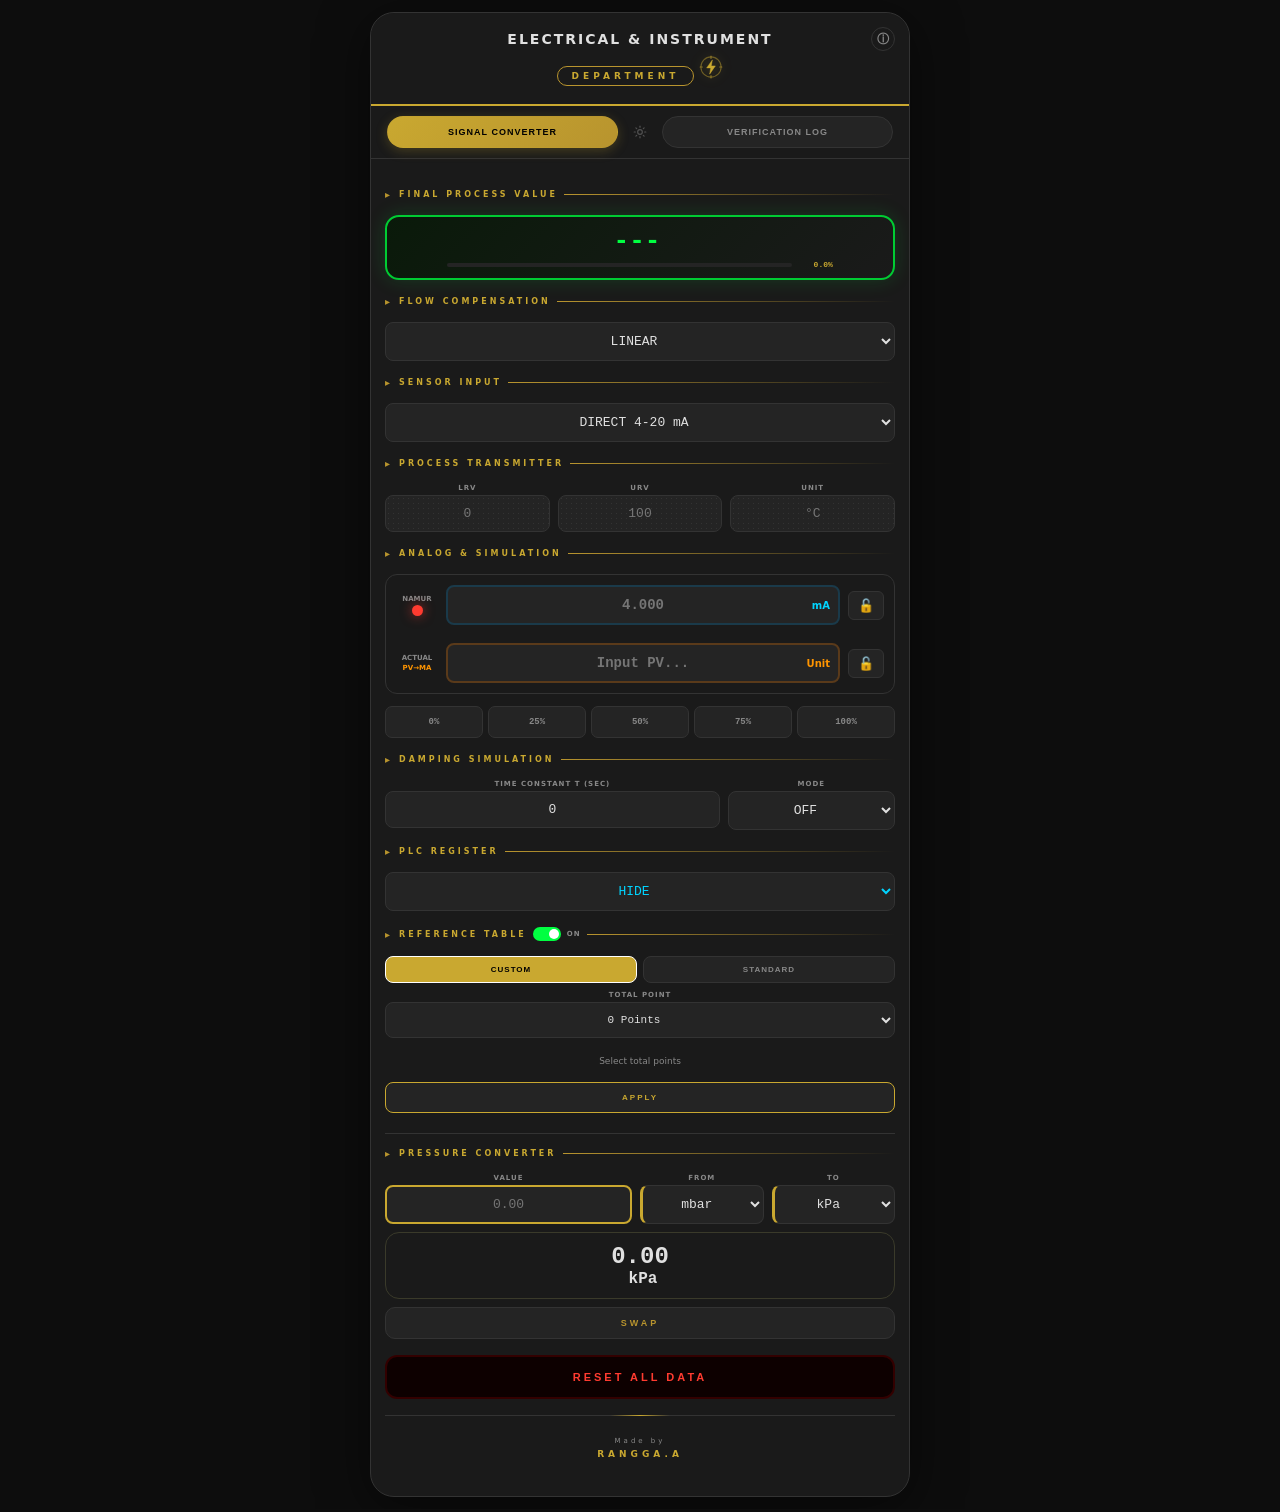
==== commit 5b385d25: "Repair Signal Converter And Verification Log" ====
--- a/index.html
+++ b/index.html
@@ -6,24 +6,17 @@
     <meta name="author" content="RANGGA.A">
     <title>Signal Converter & Verification Log</title>
 
-    <link rel="manifest" href="./manifest.json">
     <meta name="theme-color" content="#0d0d0d">
     <meta name="apple-mobile-web-app-capable" content="yes">
     <meta name="apple-mobile-web-app-status-bar-style" content="black-translucent">
     <meta name="apple-mobile-web-app-title" content="Signal Converter">
     <meta name="mobile-web-app-capable" content="yes">
-    <link rel="icon" type="image/svg+xml" href="./icon.svg">
-    <link rel="icon" type="image/png" sizes="192x192" href="./icon-192.png">
-    <link rel="icon" type="image/png" sizes="512x512" href="./icon-512.png">
-    <link rel="apple-touch-icon" href="./icon-192.png">
     <meta property="og:title" content="Signal Converter & Verification Log">
     <meta property="og:description" content="Professional Signal Converter & Calibration Logger.">
-    <meta property="og:image" content="./icon-512.png">
     <meta property="og:type" content="website">
     <meta name="twitter:card" content="summary">
     <meta name="description" content="Professional Signal Converter & Calibration Logger.">
-    <meta http-equiv="X-Content-Type-Options" content="nosniff">
-    <meta http-equiv="X-Frame-Options" content="DENY">
+    <link rel="icon" type="image/svg+xml" href="data:image/svg+xml,%3Csvg xmlns='http://www.w3.org/2000/svg' viewBox='0 0 32 32'%3E%3Crect width='32' height='32' rx='8' fill='%23121212'/%3E%3Crect x='2' y='2' width='28' height='28' rx='7' fill='none' stroke='%23c9a830' stroke-width='1.5'/%3E%3Cpath d='M17.5 6L9.5 17.5H15.5L14 26L22.5 14H16.5L17.5 6Z' fill='%23c9a830'/%3E%3C/svg%3E">
 
     <link rel="stylesheet" href="./style.css">
 </head>
@@ -32,7 +25,13 @@
     <div class="shared-header">
         <div class="brand">ELECTRICAL &amp; INSTRUMENT</div>
         <div class="sub-brand">DEPARTMENT</div>
-        <div class="lightning">⚡</div>
+        <div class="lightning" aria-hidden="true">
+            <svg width="24" height="24" viewBox="0 0 32 32" fill="none" xmlns="http://www.w3.org/2000/svg">
+                <circle cx="16" cy="16" r="13.5" stroke="currentColor" stroke-width="1.5" stroke-opacity="0.45"/>
+                <path d="M16 1.5V4.5M16 27.5V30.5M1.5 16H4.5M27.5 16H30.5" stroke="currentColor" stroke-width="1.5" stroke-linecap="round" stroke-opacity="0.6"/>
+                <path d="M17.8 6.5L10.2 17.2H15.6L14.2 25.5L21.8 14.6H16.4L17.8 6.5Z" fill="currentColor" stroke="currentColor" stroke-width="0.6" stroke-linejoin="round"/>
+            </svg>
+        </div>
         <button class="header-info-btn" onclick="openSpecModal()" title="Technical Specifications">ⓘ</button>
     </div>
     
@@ -93,6 +92,7 @@
             
             <div id="dpInfoLine" style="font-size:9px;color:var(--gold);margin-top:4px;display:none;">
                 DP: <span id="dpVal">0.00</span> <span id="dpUnitDisplay">mbar</span>
+                <span id="cfInfoText" style="color:var(--text3);margin-left:6px;"></span>
             </div>
         </div>
 
@@ -129,7 +129,7 @@
                     </div>
                 </div>
             </div>
-            <div class="calc-row">
+            <div id="tempCompRow" class="calc-row" style="display:none;">
                 <div class="calc-col">
                     <label class="calc-label">Design T (°C)</label>
                     <input type="text" id="td" oninput="calcSanitizeInput(this);calcOnParamChange()" placeholder="Design" lang="en" inputmode="decimal" autocomplete="off" autocorrect="off" spellcheck="false" class="calc-input">
@@ -139,6 +139,12 @@
                     <input type="text" id="ta" oninput="calcSanitizeInput(this);calcOnParamChange()" placeholder="Actual" lang="en" inputmode="decimal" autocomplete="off" autocorrect="off" spellcheck="false" class="calc-input">
                 </div>
             </div>
+            <div id="oilBetaRow" class="calc-row" style="display:none;">
+                <div class="calc-col">
+                    <label class="calc-label">Thermal Exp β (/°C)</label>
+                    <input type="text" id="oilBeta" value="0.00085" oninput="calcSanitizeInput(this);calcOnParamChange()" placeholder="0.00085" lang="en" inputmode="decimal" autocomplete="off" autocorrect="off" spellcheck="false" class="calc-input">
+                </div>
+            </div>
             <div id="go" class="calc-row" style="display:none">
                 <div class="calc-col">
                     <label class="calc-label">Design P (bar·g)</label>
@@ -151,11 +157,11 @@
             </div>
             <div id="ff" class="calc-row" style="display:none">
                 <div class="calc-col">
-                    <label class="calc-label">Flow Fix Calc</label>
+                    <label class="calc-label">Flow Fix (%)</label>
                     <input type="text" id="ffc" placeholder="100" oninput="calcSanitizeInput(this);calcOnParamChange()" lang="en" inputmode="decimal" autocomplete="off" autocorrect="off" spellcheck="false" class="calc-input">
                 </div>
                 <div class="calc-col">
-                    <label class="calc-label">Mode</label>
+                    <label class="calc-label">Flow Fix Mode</label>
                     <select id="ffm" onchange="calcOnParamChange()" class="calc-select">
                         <option value="off">OFF</option>
                         <option value="on">ON</option>
@@ -171,12 +177,21 @@
             <option value="pt">RTD PT100 IEC 60751</option>
             <option value="tk">TC TYPE K NIST</option>
             <option value="ts">TC TYPE S NIST</option>
+            <option value="tj">TC TYPE J NIST</option>
         </select>
         <div id="cjcBox" style="display:none;margin:8px 0">
             <div class="calc-row">
                 <div class="calc-col">
                     <label class="calc-label">CJC Temp (°C)</label>
                     <input type="text" id="cjcTemp" value="25" oninput="calcSanitizeInput(this);calcOnCjcChange()" placeholder="25" lang="en" inputmode="decimal" autocomplete="off" autocorrect="off" spellcheck="false" class="calc-input">
+                </div>
+            </div>
+        </div>
+        <div id="leadOhmBox" style="display:none;margin:8px 0">
+            <div class="calc-row">
+                <div class="calc-col">
+                    <label class="calc-label">Lead Resistance (Ω)</label>
+                    <input type="text" id="leadOhm" value="0" oninput="calcSanitizeInput(this);calcOnCjcChange()" placeholder="0" lang="en" inputmode="decimal" autocomplete="off" autocorrect="off" spellcheck="false" class="calc-input">
                 </div>
             </div>
         </div>
@@ -209,7 +224,7 @@
             <div id="calibSensorMode" style="display:none;">
                 <div class="calc-row" style="margin-top:6px;margin-bottom:0;">
                     <div class="calc-col">
-                        <label class="calc-label">Sensor (mV)</label>
+                        <label class="calc-label" id="calibSensorInputLabel">Sensor (mV)</label>
                         <input type="text" id="calibSensorMv" placeholder="mV..." oninput="calcSanitizeInput(this);calcMvToTarget()" lang="en" inputmode="decimal" autocomplete="off" autocorrect="off" spellcheck="false" class="calc-input">
                     </div>
                     <div class="calc-col">
@@ -341,7 +356,7 @@
                 <div class="calc-row">
                     <div class="calc-col">
                         <label class="calc-label">Total Point</label>
-                        <select id="customPointCount" onchange="calcBuildCustomInputs()" class="calc-select" style="font-size:11px;">
+                        <select id="customPointCount" onchange="calcBuildCustomInputs();calcApplyCustomPoints(true);calcSaveStateDebounced()" class="calc-select" style="font-size:11px;">
                             <option value="0" selected>0 Points</option>
                             <option value="2">2 Points</option>
                             <option value="3">3 Points</option>
@@ -448,18 +463,20 @@
         <div class="log-section-title">CONFIGURATION</div>
         <select id="log-vMode" autocomplete="off" onchange="logChgMode()" class="log-select" style="margin-bottom:10px; border-left:4px solid var(--gold);">
             <option value="ma">TRANSMITTER (4-20 mA)</option>
+            <option value="dp-flow">DP FLOW √ΔP (4-20 mA)</option>
             <option value="pt">RTD PT100 (CVD IEC 60751)</option>
             <option value="tk">TC TYPE K (NIST ITS-90)</option>
             <option value="ts">TC TYPE S (NIST ITS-90)</option>
+            <option value="tj">TC TYPE J (NIST ITS-90)</option>
         </select>
         <div class="log-row">
             <div class="log-col">
                 <label class="log-label">LRV</label>
-                <input type="number" inputmode="decimal" id="log-lrv" autocomplete="off" oninput="logUpd();logSaveSettings()" class="log-input">
+                <input type="number" inputmode="decimal" id="log-lrv" autocomplete="off" oninput="logUpd();logDrawChart();logSaveSettings()" class="log-input">
             </div>
             <div class="log-col">
                 <label class="log-label">URV</label>
-                <input type="number" inputmode="decimal" id="log-urv" autocomplete="off" oninput="logUpd();logSaveSettings()" class="log-input">
+                <input type="number" inputmode="decimal" id="log-urv" autocomplete="off" oninput="logUpd();logDrawChart();logSaveSettings()" class="log-input">
             </div>
             <div class="log-col">
                 <label class="log-label">UNIT</label>
@@ -469,10 +486,16 @@
         <div class="log-row" id="log-cjRow" style="display:none;">
             <div class="log-col">
                 <label class="log-label" style="color:var(--orange);">COLD JUNCTION °C</label>
-                <input type="number" inputmode="decimal" id="log-coldJunction" value="" step="0.1" autocomplete="off" oninput="logUpd();logSaveSettings()" class="log-input" style="border:1px solid var(--orange);" placeholder="0.0">
-            </div>
-        </div>
-        <div id="log-validationMsg" class="log-validation-msg">URV must be greater than LRV</div>
+                <input type="number" inputmode="decimal" id="log-coldJunction" value="" step="0.1" autocomplete="off" oninput="logUpd();logSaveSettings()" class="log-input" style="border:1px solid var(--orange);" placeholder="25.0">
+            </div>
+        </div>
+        <div class="log-row" id="log-leadRow" style="display:none;">
+            <div class="log-col">
+                <label class="log-label" style="color:var(--blue);">LEAD RESISTANCE (Ω)</label>
+                <input type="number" inputmode="decimal" id="log-leadOhm" value="0" step="0.01" autocomplete="off" oninput="logUpd();logSaveSettings()" class="log-input" style="border:1px solid var(--blue);" placeholder="0.0">
+            </div>
+        </div>
+        <div id="log-validationMsg" class="log-validation-msg">LRV & URV required and URV must be greater than LRV</div>
 
         <div class="log-section-title">TOLERANCE</div>
         <div class="log-tol-selector-row">
@@ -482,7 +505,7 @@
         <div class="log-tol-input-row" id="log-tolInputRow" style="display:none;">
             <div class="log-tol-input-col">
                 <label class="log-label">TOLERANCE VALUE</label>
-                <input type="number" inputmode="decimal" id="log-tolValue" value="" step="any" autocomplete="off" oninput="logRebuildTable();logSaveSettings()" class="log-input" placeholder="0.00">
+                <input type="number" inputmode="decimal" id="log-tolValue" value="" step="any" autocomplete="off" oninput="logRebuildTable();logDrawChart();logSaveSettings()" class="log-input" placeholder="0.00">
             </div>
             <div class="log-tol-input-col">
                 <label class="log-label">UNIT (AUTO)</label>
@@ -510,6 +533,7 @@
             <input type="number" inputmode="decimal" id="log-maMeasured" placeholder="0.000" step="0.001" autocomplete="off" class="log-input" style="border:2px solid var(--blue);" oninput="logConvLive()">
             <div id="log-convOut" style="text-align:center; color:var(--green); font-size:12px; margin-top:5px; font-weight:bold;"></div>
             <div id="log-clampMsg" class="log-clamp-msg"></div>
+            <div id="log-measWarn" class="log-validation-msg" style="color:var(--orange);"></div>
             <button class="log-btn-add" onclick="logAddLog()">SAVE DATA POINT</button>
             <button class="log-btn-auto" id="log-btnAuto" onclick="logAutoStep()">AUTO STEP (0%–100%)</button>
         </div>
@@ -550,6 +574,7 @@
             <table class="log-table" id="log-mainTable">
                 <thead>
                     <tr>
+                        <th class="log-th">STATE</th>
                         <th class="log-th">DIR</th>
                         <th class="log-th" id="log-th-in">INPUT</th>
                         <th class="log-th" id="log-th-meas">MEAS</th>
@@ -563,6 +588,7 @@
                 <tbody id="log-logBody"></tbody>
             </table>
         </div>
+        <div id="log-liveMetrics" class="log-metrics-bar" style="display:none;"></div>
         <div id="log-print-summary">
             <div style="font-size:9px; font-weight:bold; text-transform:uppercase; margin-bottom:4px;">CALIBRATION SUMMARY</div>
             <div style="font-size:13px; font-weight:900;" id="log-p-summary-result"></div>
@@ -570,8 +596,8 @@
         </div>
         <div id="log-print-footer">Support by : E&I Cal.Team<sup style="font-size:7px;">TM</sup></div>
         <button class="log-btn-print log-no-print" onclick="logSavePdf()">EXPORT TO PDF</button>
-        <button class="log-btn-clear log-no-print" onclick="logClearLogs()">RESET LOG ONLY</button>
-        <button class="log-btn-reset-all log-no-print" onclick="logResetAll()">RESET ALL SETTINGS</button>
+        <button class="log-btn-clear log-no-print" id="log-btnClear" onclick="logClearLogs()">RESET LOG ONLY</button>
+        <button class="log-btn-reset-all log-no-print" id="log-btnResetAll" onclick="logResetAll()">RESET ALL SETTINGS</button>
     </div>
 </div>
 
@@ -609,38 +635,25 @@
             <div class="spec-item">NAMUR NE43 (Fault Detection)</div>
             <div class="spec-item">IEC 60381-1 (Analog Signal Standard)</div>
             <div class="spec-formula">Linear: PV = LRV + (mA-4)/16 × (URV-LRV)</div>
-            <div class="spec-formula">Reverse: PV = URV - (mA-4)/16 × (URV-LRV)</div>
+            <div class="spec-formula">Reverse: PV = LRV + (20-mA)/16 × (URV-LRV)</div>
             <div class="spec-section">RTD PT100 (IEC 60751)</div>
-            <div class="spec-item">ITS-90 Callendar-Van Dusen Equation</div>
-            <div class="spec-formula">T ≥ 0°C: R = R₀(1 + AT + BT²)</div>
-            <div class="spec-formula">T &lt; 0°C: R = R₀(1 + AT + BT² + C(T-100)T³)</div>
+            <div class="spec-item">ITS-90 Callendar-Van Dusen Equation + Lead R</div>
+            <div class="spec-formula">T ≥ 0°C: R = R₀(1 + AT + BT²) + R_lead</div>
+            <div class="spec-formula">T &lt; 0°C: R = R₀(1 + AT + BT² + C(T-100)T³) + R_lead</div>
             <div class="spec-item-sub">A = 3.9083×10⁻³, B = -5.775×10⁻⁷, C = -4.183×10⁻¹²</div>
-            <div class="spec-item-sub">Newton-Raphson Iteration (50 cycles)</div>
+            <div class="spec-item-sub">R ≥ 100Ω: Quadratic; R &lt; 100Ω: Newton-Raphson (50 cycles)</div>
             <div class="spec-item-sub">Range: -200°C to +850°C</div>
-            <div class="spec-section">TC Type K (NIST ITS-90)</div>
-            <div class="spec-item">NiCr-NiAl (Chromel-Alumel)</div>
-            <div class="spec-item-sub">T ≤ 0°C: 10th-order Polynomial</div>
-            <div class="spec-item-sub">T > 0°C: 9th-order + Exponential Term</div>
-            <div class="spec-item">Cold Junction Compensation (CJC)</div>
-            <div class="spec-item-sub">Inverse: 8th / 9th / 8th-order Polynomial</div>
-            <div class="spec-item-sub">4-cycle Derivative Refinement</div>
-            <div class="spec-item-sub">Range: -270°C to +1372°C</div>
-            <div class="spec-section">TC Type S (NIST ITS-90)</div>
-            <div class="spec-item">Pt10%Rh-Pt (Platinum Rhodium)</div>
-            <div class="spec-item-sub">T ≤ 1064.18°C: 8th-order Polynomial</div>
-            <div class="spec-item-sub">T > 1064.18°C: 4th-order Polynomial</div>
-            <div class="spec-item-sub">Binary Search + Derivative Refinement</div>
-            <div class="spec-item-sub">Range: -50°C to +1768°C</div>
-            <div class="spec-section">Flow Compensation (ISO 5167 / AGA-3)</div>
+            <div class="spec-section">TC Type K / S / J (NIST ITS-90)</div>
+            <div class="spec-item">Type K (-270 to +1372°C) · Type S (-50 to +1768°C) · Type J (-210 to +1200°C)</div>
+            <div class="spec-item">Cold Junction Compensation (CJC) on all TC types</div>
+            <div class="spec-formula">V_meas = E(T_hot) - E(T_cjc)</div>
+            <div class="spec-section">Flow Compensation (ISO 5167 / AGA-3 / API MPMS)</div>
             <div class="spec-item">ISO 5167-1 (Orifice, Venturi, Nozzle)</div>
-            <div class="spec-item">AGA-3 (Gas Flow Measurement)</div>
-            <div class="spec-item">API MPMS (Thermal Expansion - Liquid)</div>
-            <div class="spec-formula">DP Flow: Q ∝ √(ΔP)</div>
-            <div class="spec-formula">Thermal: Q_act = Q_meas × √(T_d/T_a)</div>
-            <div class="spec-formula">Gas: Q = Q_meas × √(T_d/T_a) × √(P_a/P_d)</div>
-            <div class="spec-item-sub">P_abs = P_gauge + 1.01325 bar</div>
-            <div class="spec-item-sub">T_abs = T_celsius + 273.15 K</div>
-            <div class="spec-item-sub">Flow Fix Calc: Q_final = Q × (FF/100)</div>
+            <div class="spec-item">AGA-3 (Gas Flow) &amp; API MPMS (Liquid Thermal Expansion)</div>
+            <div class="spec-formula">Base Flow: Q = LRV + √(DP%) × (URV - LRV)</div>
+            <div class="spec-formula">Oil Thermal: Q_act = Q × √(1 / (1 + β·(T_a - T_d)))</div>
+            <div class="spec-formula">Gas/Steam: Q = Q × √((T_d+273.15)/(T_a+273.15)) × √((P_a+1.01325)/(P_d+1.01325))</div>
+            <div class="spec-formula">Flow Fix (ON): Q_final = Q_comp × (FF/100)</div>
             <div class="spec-section">Damping Simulation</div>
             <div class="spec-item">First-order Low Pass Filter</div>
             <div class="spec-formula">α = 1 - e^(-Δt/τ)</div>
@@ -652,7 +665,6 @@
             <div class="spec-item">Mitsubishi FX: 0-4000 (12-bit)</div>
             <div class="spec-item">AB Raw: 3277-16383 (Scaled)</div>
             <div class="spec-formula">Reg = Round(Pct × MaxRaw)</div>
-            <div class="spec-item-sub">Simulation only — not for actual PLC control</div>
             <div class="spec-section">ADC/DAC Type (Education)</div>
             <div class="spec-item">ADC: Sigma-Delta 24-bit (Sensor Input)</div>
             <div class="spec-item">DAC: 16-bit (4-20 mA Output)</div>
@@ -668,6 +680,7 @@
     </div>
 </div>
 
+<script type="module" src="/src/pdfBridge.ts"></script>
 <script src="./script.js"></script>
 </body>
-</html>+</html>
--- a/style.css
+++ b/style.css
@@ -120,11 +120,12 @@
     box-shadow: 0 2px 10px rgba(201,168,48,0.2);
 }
 .shared-header .lightning { 
-    font-size: 18px; 
+    display: inline-flex;
+    align-items: center;
+    justify-content: center;
     color: var(--gold); 
-    margin-top: 6px; 
-    letter-spacing: 3px; 
-    text-shadow: 0 0 8px rgba(201,168,48,0.3); 
+    margin-top: 8px; 
+    filter: drop-shadow(0 0 6px rgba(201,168,48,0.35));
     animation: pulse 2s infinite; 
 }
 @keyframes pulse { 0%,100%{opacity:1} 50%{opacity:0.5} }
@@ -933,7 +934,7 @@
 
 /* ==================== LOG TABLE ==================== */
 .log-table-scroll { width: 100%; overflow-x: auto; margin-top: 10px; border-radius: 12px; }
-.log-table { width: 100%; border-collapse: collapse; font-size: 8px; min-width: 520px; }
+.log-table { width: 100%; border-collapse: collapse; font-size: 8px; min-width: 540px; }
 .log-th { 
     padding: 10px 3px; 
     background: var(--card); 
@@ -950,6 +951,22 @@
     text-align: center; 
     font-family: 'Consolas', monospace; 
     color: var(--text1);
+}
+.log-td.pass { color: var(--green); font-weight: bold; }
+.log-td.fail { color: var(--red); font-weight: bold; }
+.log-td.af { color: var(--orange); font-weight: bold; }
+.log-td.al { color: var(--blue); font-weight: bold; }
+.log-metrics-bar {
+    margin-top: 10px;
+    padding: 10px;
+    background: var(--input);
+    border: 1px solid var(--border2);
+    border-radius: 10px;
+    display: flex;
+    justify-content: space-around;
+    text-align: center;
+    font-size: 9px;
+    font-family: 'Consolas', monospace;
 }
 .log-btn-del-box { 
     width: 22px; 
@@ -1040,7 +1057,7 @@
 .log-btn-reset-all:hover { background: #1a0000; border-color: #500; color: #ff4444; }
 .log-validation-msg { color: var(--red); font-size: 9px; text-align: center; margin-top: 4px; display: none; }
 .log-clamp-msg { color: var(--text3); font-size: 8px; text-align: center; margin-top: 4px; letter-spacing: 1px; }
-# log-print-header, #log-print-footer, #log-print-summary { display: none; }
+#log-print-header, #log-print-footer, #log-print-summary { display: none; }
 
 /* ==================== SIGNATURE ==================== */
 .shared-signature { text-align: center; margin-top: 16px; padding: 12px 0 3px; border-top: 1px solid var(--border2); position: relative; }
@@ -1056,7 +1073,7 @@
     .shared-header, .tab-nav, #tab-calc, .log-section-title, .log-work-zone, .log-btn-add, .log-btn-auto, .log-btn-print, .log-btn-clear, .log-btn-reset-all,
     .log-input, .log-select, .log-label, .log-btn-del-box, .log-no-print, .log-direction-row, .log-state-row,
     .log-error-legend, .log-tol-selector-row, .log-tol-input-row, .calc-section-title, .calc-reset, .shared-signature,
-    .theme-divider-btn, .theme-popup { display: none !important; }
+    .theme-divider-btn, .theme-popup, #log-liveMetrics { display: none !important; }
     .log-error-chart-container { display: block !important; background: white !important; border: 1px solid #000 !important; page-break-inside: avoid; padding: 8px !important; margin-bottom: 15px !important; border-radius: 0 !important; }
     .log-error-chart-container canvas { width: 100% !important; height: auto !important; background: white !important; }
     .log-table-scroll { overflow: visible !important; width: 100% !important; }
@@ -1077,4 +1094,4 @@
     #log-print-footer { display: block !important; margin-top: 20px; text-align: right; font-size: 8px; font-style: italic; border-top: 1px solid #ccc; padding-top: 6px; color: black !important; font-weight: bold; }
     #installPWA { display: none !important; }
     .tab-content { display: block !important; }
-}+}
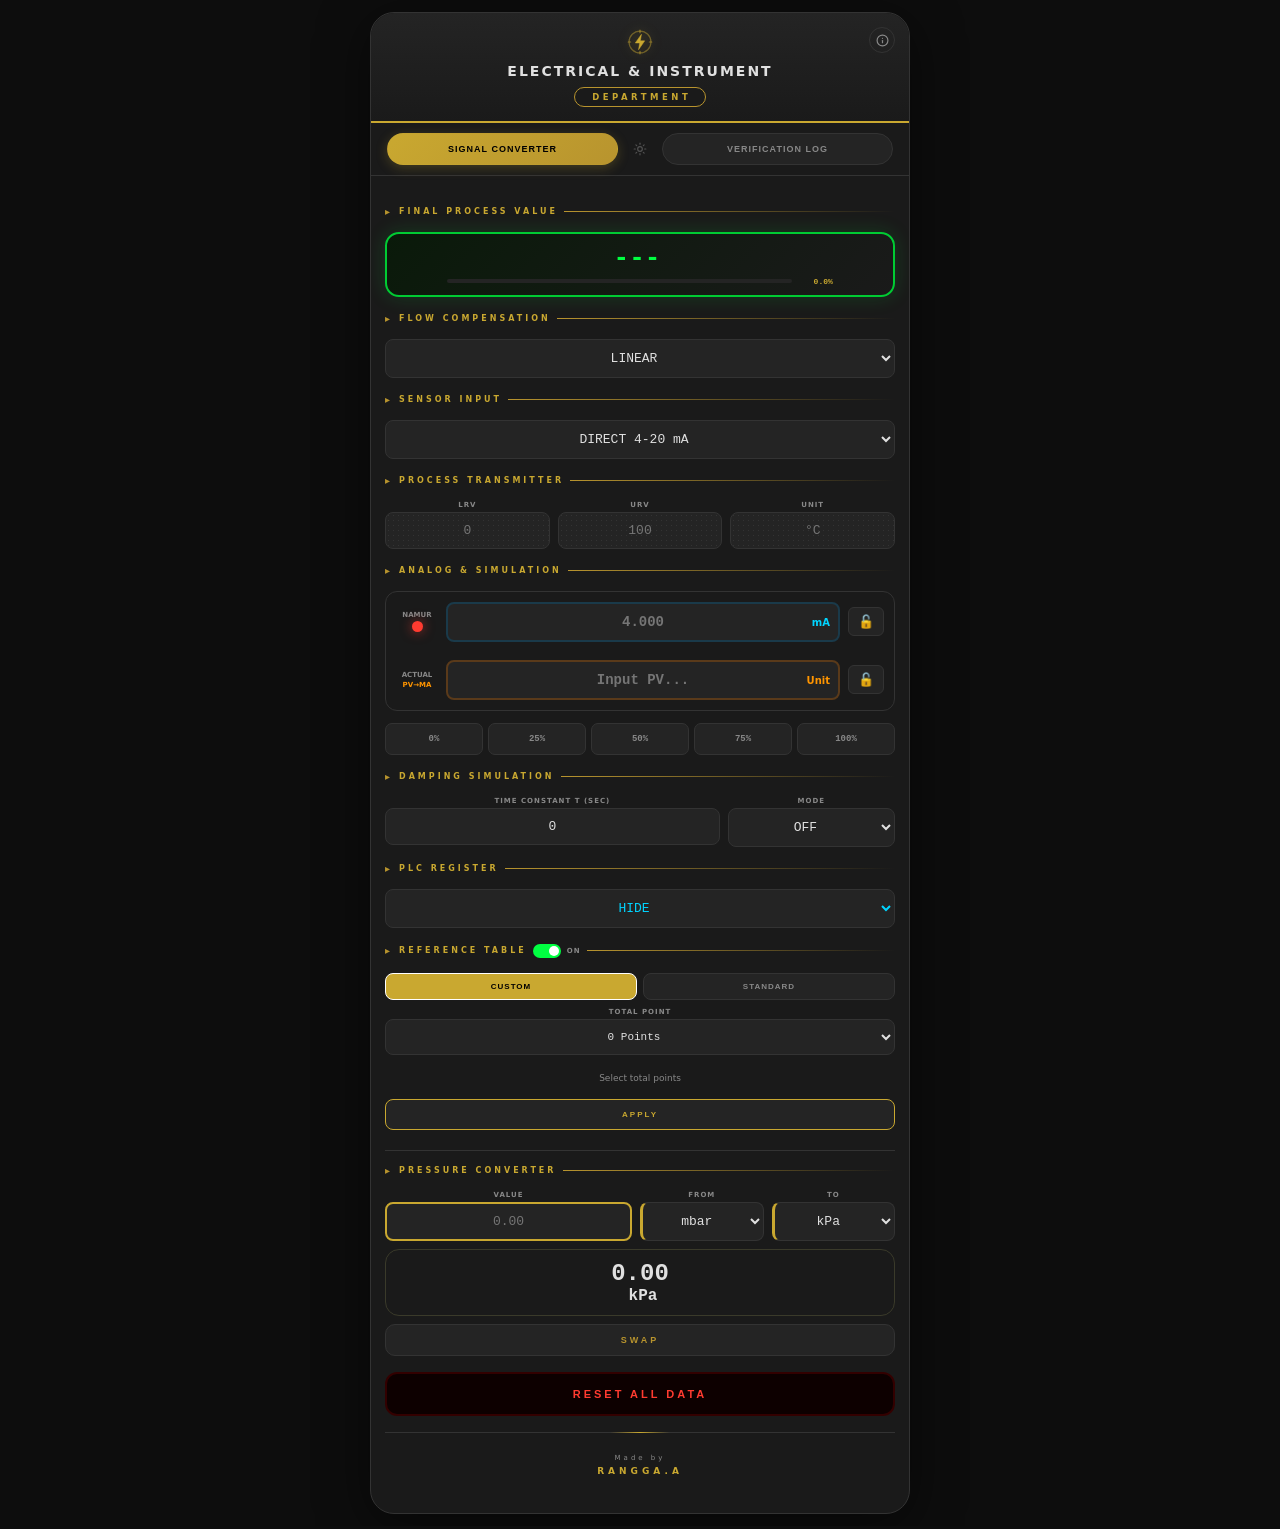
==== commit c9fcee90: "Repair Signal Converter And Verification Log" ====
--- a/index.html
+++ b/index.html
@@ -23,16 +23,22 @@
 <body>
 <div class="app-container">
     <div class="shared-header">
-        <div class="brand">ELECTRICAL &amp; INSTRUMENT</div>
-        <div class="sub-brand">DEPARTMENT</div>
         <div class="lightning" aria-hidden="true">
-            <svg width="24" height="24" viewBox="0 0 32 32" fill="none" xmlns="http://www.w3.org/2000/svg">
+            <svg width="26" height="26" viewBox="0 0 32 32" fill="none" xmlns="http://www.w3.org/2000/svg">
                 <circle cx="16" cy="16" r="13.5" stroke="currentColor" stroke-width="1.5" stroke-opacity="0.45"/>
                 <path d="M16 1.5V4.5M16 27.5V30.5M1.5 16H4.5M27.5 16H30.5" stroke="currentColor" stroke-width="1.5" stroke-linecap="round" stroke-opacity="0.6"/>
                 <path d="M17.8 6.5L10.2 17.2H15.6L14.2 25.5L21.8 14.6H16.4L17.8 6.5Z" fill="currentColor" stroke="currentColor" stroke-width="0.6" stroke-linejoin="round"/>
             </svg>
         </div>
-        <button class="header-info-btn" onclick="openSpecModal()" title="Technical Specifications">ⓘ</button>
+        <div class="brand">ELECTRICAL &amp; INSTRUMENT</div>
+        <div class="sub-brand">DEPARTMENT</div>
+        <button class="header-info-btn" onclick="openSpecModal()" title="Technical Specifications" aria-label="Technical Specifications">
+            <svg width="13" height="13" viewBox="0 0 24 24" fill="none" stroke="currentColor" stroke-width="2.2" stroke-linecap="round" stroke-linejoin="round">
+                <circle cx="12" cy="12" r="10"/>
+                <line x1="12" y1="16" x2="12" y2="12"/>
+                <line x1="12" y1="8" x2="12.01" y2="8"/>
+            </svg>
+        </button>
     </div>
     
     <div class="tab-nav">
@@ -539,12 +545,12 @@
         </div>
 
         <div class="log-section-title">VERIFICATION LOG</div>
-        <div id="log-print-header">
+        <div id="log-print-header" style="display:none;">
             <div style="background:#f0f0f0; padding:12px; border:2px solid #000; text-align:center; margin-bottom:10px;">
-                <span style="font-size:14px; font-weight:900; color:black; text-transform:uppercase; display:block;">ELECTRICAL & INSTRUMENT</span>
+                <span style="font-size:14px; font-weight:900; color:black; text-transform:uppercase; display:block;">ELECTRICAL &amp; INSTRUMENT</span>
                 <span style="font-size:9px; font-weight:bold; color:#333; letter-spacing:3px; margin-top:2px; display:block;">DEPARTMENT</span>
             </div>
-            <div style="font-size:11px; font-weight:900; text-align:center; margin:8px 0 12px; text-decoration:underline; text-transform:uppercase;">INSTRUMENT VERIFICATION REPORT</div>
+            <div style="font-size:11px; font-weight:900; color:black; text-align:center; margin:8px 0 12px; text-decoration:underline; text-transform:uppercase;">INSTRUMENT VERIFICATION REPORT</div>
             <div style="display:grid; grid-template-columns:1.3fr 1fr; gap:6px; margin-bottom:12px; border-bottom:2px solid #000; padding-bottom:10px; font-size:9px;">
                 <div>
                     <div style="font-size:9px; font-weight:bold; color:black; display:flex; margin-bottom:2px;"><span style="width:80px;">TECHNICIAN</span><span>: <span id="log-p-tech"></span></span></div>
@@ -558,8 +564,8 @@
                 </div>
             </div>
             <div style="background:#fafafa; border:1px solid #000; padding:8px; margin-bottom:12px; text-align:center;">
-                <div style="font-size:8px; font-weight:bold; text-transform:uppercase; margin-bottom:2px;">TOLERANCE LIMIT</div>
-                <div style="font-size:12px; font-weight:900;" id="log-p-tolerance"></div>
+                <div style="font-size:8px; font-weight:bold; color:#333; text-transform:uppercase; margin-bottom:2px;">TOLERANCE LIMIT</div>
+                <div style="font-size:12px; font-weight:900; color:#000;" id="log-p-tolerance"></div>
             </div>
         </div>
         <div class="log-error-chart-container" id="log-errorChartBox">
@@ -589,12 +595,12 @@
             </table>
         </div>
         <div id="log-liveMetrics" class="log-metrics-bar" style="display:none;"></div>
-        <div id="log-print-summary">
-            <div style="font-size:9px; font-weight:bold; text-transform:uppercase; margin-bottom:4px;">CALIBRATION SUMMARY</div>
+        <div id="log-print-summary" style="display:none;">
+            <div style="font-size:9px; font-weight:bold; color:black; text-transform:uppercase; margin-bottom:4px;">CALIBRATION SUMMARY</div>
             <div style="font-size:13px; font-weight:900;" id="log-p-summary-result"></div>
             <div style="font-size:8px; color:#333; margin-top:3px;" id="log-p-summary-detail"></div>
         </div>
-        <div id="log-print-footer">Support by : E&I Cal.Team<sup style="font-size:7px;">TM</sup></div>
+        <div id="log-print-footer" style="display:none;">Support by : E&amp;I Cal.Team<sup style="font-size:7px;">TM</sup></div>
         <button class="log-btn-print log-no-print" onclick="logSavePdf()">EXPORT TO PDF</button>
         <button class="log-btn-clear log-no-print" id="log-btnClear" onclick="logClearLogs()">RESET LOG ONLY</button>
         <button class="log-btn-reset-all log-no-print" id="log-btnResetAll" onclick="logResetAll()">RESET ALL SETTINGS</button>
@@ -683,4 +689,4 @@
 <script type="module" src="/src/pdfBridge.ts"></script>
 <script src="./script.js"></script>
 </body>
-</html>
+</html>
--- a/style.css
+++ b/style.css
@@ -85,50 +85,58 @@
 
 /* ==================== HEADER ==================== */
 .shared-header { 
-    background: var(--card); 
-    padding: 18px 20px; 
+    background: linear-gradient(180deg, var(--input) 0%, var(--card) 100%);
+    padding: 16px 46px 14px; 
+    display: flex;
+    flex-direction: column;
+    align-items: center;
+    justify-content: center;
+    gap: 6px;
     text-align: center; 
     border-bottom: 2px solid var(--gold); 
     border-top-left-radius: 24px; 
     border-top-right-radius: 24px; 
     position: relative; 
-}
-.shared-header .brand { 
-    font-size: 14px; 
-    font-weight: 900; 
-    letter-spacing: 2px; 
-    color: var(--text1); 
-    text-transform: uppercase; 
-}
-.shared-header .sub-brand { 
-    display: inline-block;
-    font-size: 9px; 
-    color: var(--gold); 
-    font-weight: bold; 
-    letter-spacing: 4px; 
-    margin-top: 6px;
-    padding: 4px 14px;
-    background: transparent;
-    border: 1px solid var(--gold-soft);
-    border-radius: 20px;
-    text-transform: uppercase;
-    transition: all 0.3s ease;
-}
-.shared-header .sub-brand:hover { 
-    background: var(--input);
-    border-color: var(--gold);
-    box-shadow: 0 2px 10px rgba(201,168,48,0.2);
 }
 .shared-header .lightning { 
     display: inline-flex;
     align-items: center;
     justify-content: center;
     color: var(--gold); 
-    margin-top: 8px; 
+    margin-bottom: 2px;
     filter: drop-shadow(0 0 6px rgba(201,168,48,0.35));
     animation: pulse 2s infinite; 
 }
-@keyframes pulse { 0%,100%{opacity:1} 50%{opacity:0.5} }
+.shared-header .brand { 
+    font-size: 14px; 
+    font-weight: 900; 
+    letter-spacing: 2px;
+    line-height: 1.25;
+    color: var(--text1); 
+    text-transform: uppercase; 
+}
+.shared-header .sub-brand { 
+    display: inline-flex;
+    align-items: center;
+    justify-content: center;
+    font-size: 8.5px; 
+    color: var(--gold); 
+    font-weight: 800; 
+    letter-spacing: 3.5px;
+    text-indent: 3.5px;
+    padding: 4px 14px;
+    background: var(--card);
+    border: 1px solid var(--gold-soft);
+    border-radius: 20px;
+    text-transform: uppercase;
+    transition: all 0.3s ease;
+}
+.shared-header .sub-brand:hover { 
+    background: var(--input);
+    border-color: var(--gold);
+    box-shadow: 0 2px 10px rgba(201,168,48,0.2);
+}
+@keyframes pulse { 0%,100%{opacity:1} 50%{opacity:0.55} }
 
 /* ==================== TAB NAV ==================== */
 .tab-nav {
@@ -274,8 +282,8 @@
     position: absolute; 
     top: 14px; 
     right: 14px; 
-    width: 24px; 
-    height: 24px; 
+    width: 26px; 
+    height: 26px; 
     border-radius: 50%; 
     background: transparent; 
     border: 1px solid var(--border2); 
@@ -797,20 +805,29 @@
 
 /* ==================== LOG SECTION ==================== */
 .log-section-title { 
-    font-size: 10px; 
+    font-size: 9px; 
     font-weight: 900; 
-    color: var(--text3); 
+    color: var(--gold); 
     margin: 16px 0 10px; 
-    padding: 0 0 10px 0; 
+    padding-bottom: 5px; 
     text-transform: uppercase; 
     text-align: left; 
     letter-spacing: 3px; 
-    border-bottom: 1px solid var(--border2); 
     display: flex; 
     align-items: center; 
-    gap: 10px; 
-}
-.log-section-title::after { content: ""; width: 50px; height: 1px; background: var(--gold); flex-shrink: 0; }
+    gap: 8px; 
+}
+.log-section-title::before {
+    content: "▸";
+    color: var(--gold-soft);
+    font-size: 10px;
+}
+.log-section-title::after { 
+    content: ""; 
+    flex: 1;
+    height: 1px; 
+    background: linear-gradient(90deg, var(--gold-soft), transparent); 
+}
 .log-row { display: flex; gap: 8px; margin-bottom: 10px; }
 .log-col { flex: 1; text-align: center; }
 .log-label { 
@@ -933,25 +950,34 @@
 .log-btn-auto.running { background: var(--orange) !important; color: #000 !important; animation: pulse 1.5s infinite; }
 
 /* ==================== LOG TABLE ==================== */
-.log-table-scroll { width: 100%; overflow-x: auto; margin-top: 10px; border-radius: 12px; }
-.log-table { width: 100%; border-collapse: collapse; font-size: 8px; min-width: 540px; }
+.log-table-scroll { 
+    width: 100%; 
+    overflow-x: auto; 
+    margin-top: 12px; 
+    border-radius: 12px; 
+    border: 1px solid var(--border2);
+    background: var(--card);
+}
+.log-table { width: 100%; border-collapse: collapse; font-size: 8.5px; min-width: 440px; }
 .log-th { 
-    padding: 10px 3px; 
-    background: var(--card); 
+    padding: 10px 4px; 
+    background: var(--input); 
     color: var(--text3); 
     text-transform: uppercase; 
     font-size: 8px; 
     border-bottom: 1px solid var(--border2); 
     letter-spacing: 1px; 
     font-weight: 700; 
+    white-space: nowrap;
 }
 .log-td { 
-    padding: 8px 3px; 
+    padding: 8px 4px; 
     border-bottom: 1px solid var(--border2); 
     text-align: center; 
     font-family: 'Consolas', monospace; 
     color: var(--text1);
 }
+.log-tr:last-child .log-td { border-bottom: none; }
 .log-td.pass { color: var(--green); font-weight: bold; }
 .log-td.fail { color: var(--red); font-weight: bold; }
 .log-td.af { color: var(--orange); font-weight: bold; }
@@ -988,7 +1014,7 @@
     border: 1px solid var(--border2); 
     border-radius: 14px; 
     padding: 12px; 
-    margin-top: 14px; 
+    margin-top: 10px; 
 }
 .log-error-chart-container canvas { width: 100%; height: auto; display: block; border-radius: 8px; }
 .log-error-legend { 
@@ -1057,7 +1083,7 @@
 .log-btn-reset-all:hover { background: #1a0000; border-color: #500; color: #ff4444; }
 .log-validation-msg { color: var(--red); font-size: 9px; text-align: center; margin-top: 4px; display: none; }
 .log-clamp-msg { color: var(--text3); font-size: 8px; text-align: center; margin-top: 4px; letter-spacing: 1px; }
-#log-print-header, #log-print-footer, #log-print-summary { display: none; }
+# log-print-header, #log-print-footer, #log-print-summary { display: none; }
 
 /* ==================== SIGNATURE ==================== */
 .shared-signature { text-align: center; margin-top: 16px; padding: 12px 0 3px; border-top: 1px solid var(--border2); position: relative; }
@@ -1076,7 +1102,7 @@
     .theme-divider-btn, .theme-popup, #log-liveMetrics { display: none !important; }
     .log-error-chart-container { display: block !important; background: white !important; border: 1px solid #000 !important; page-break-inside: avoid; padding: 8px !important; margin-bottom: 15px !important; border-radius: 0 !important; }
     .log-error-chart-container canvas { width: 100% !important; height: auto !important; background: white !important; }
-    .log-table-scroll { overflow: visible !important; width: 100% !important; }
+    .log-table-scroll { overflow: visible !important; width: 100% !important; border: none !important; background: white !important; border-radius: 0 !important; }
     .log-table { width: 100% !important; border: 1px solid #000 !important; margin-top: 8px; border-collapse: collapse; min-width: auto !important; font-size: 9px !important; }
     .log-th { background: #e8e8e8 !important; color: black !important; border: 1px solid #000 !important; padding: 6px 3px; font-size: 8px; -webkit-print-color-adjust: exact; font-weight: bold; }
     .log-td { border: 1px solid #000 !important; padding: 6px 3px; font-size: 9px; color: black !important; }
@@ -1094,4 +1120,4 @@
     #log-print-footer { display: block !important; margin-top: 20px; text-align: right; font-size: 8px; font-style: italic; border-top: 1px solid #ccc; padding-top: 6px; color: black !important; font-weight: bold; }
     #installPWA { display: none !important; }
     .tab-content { display: block !important; }
-}
+}
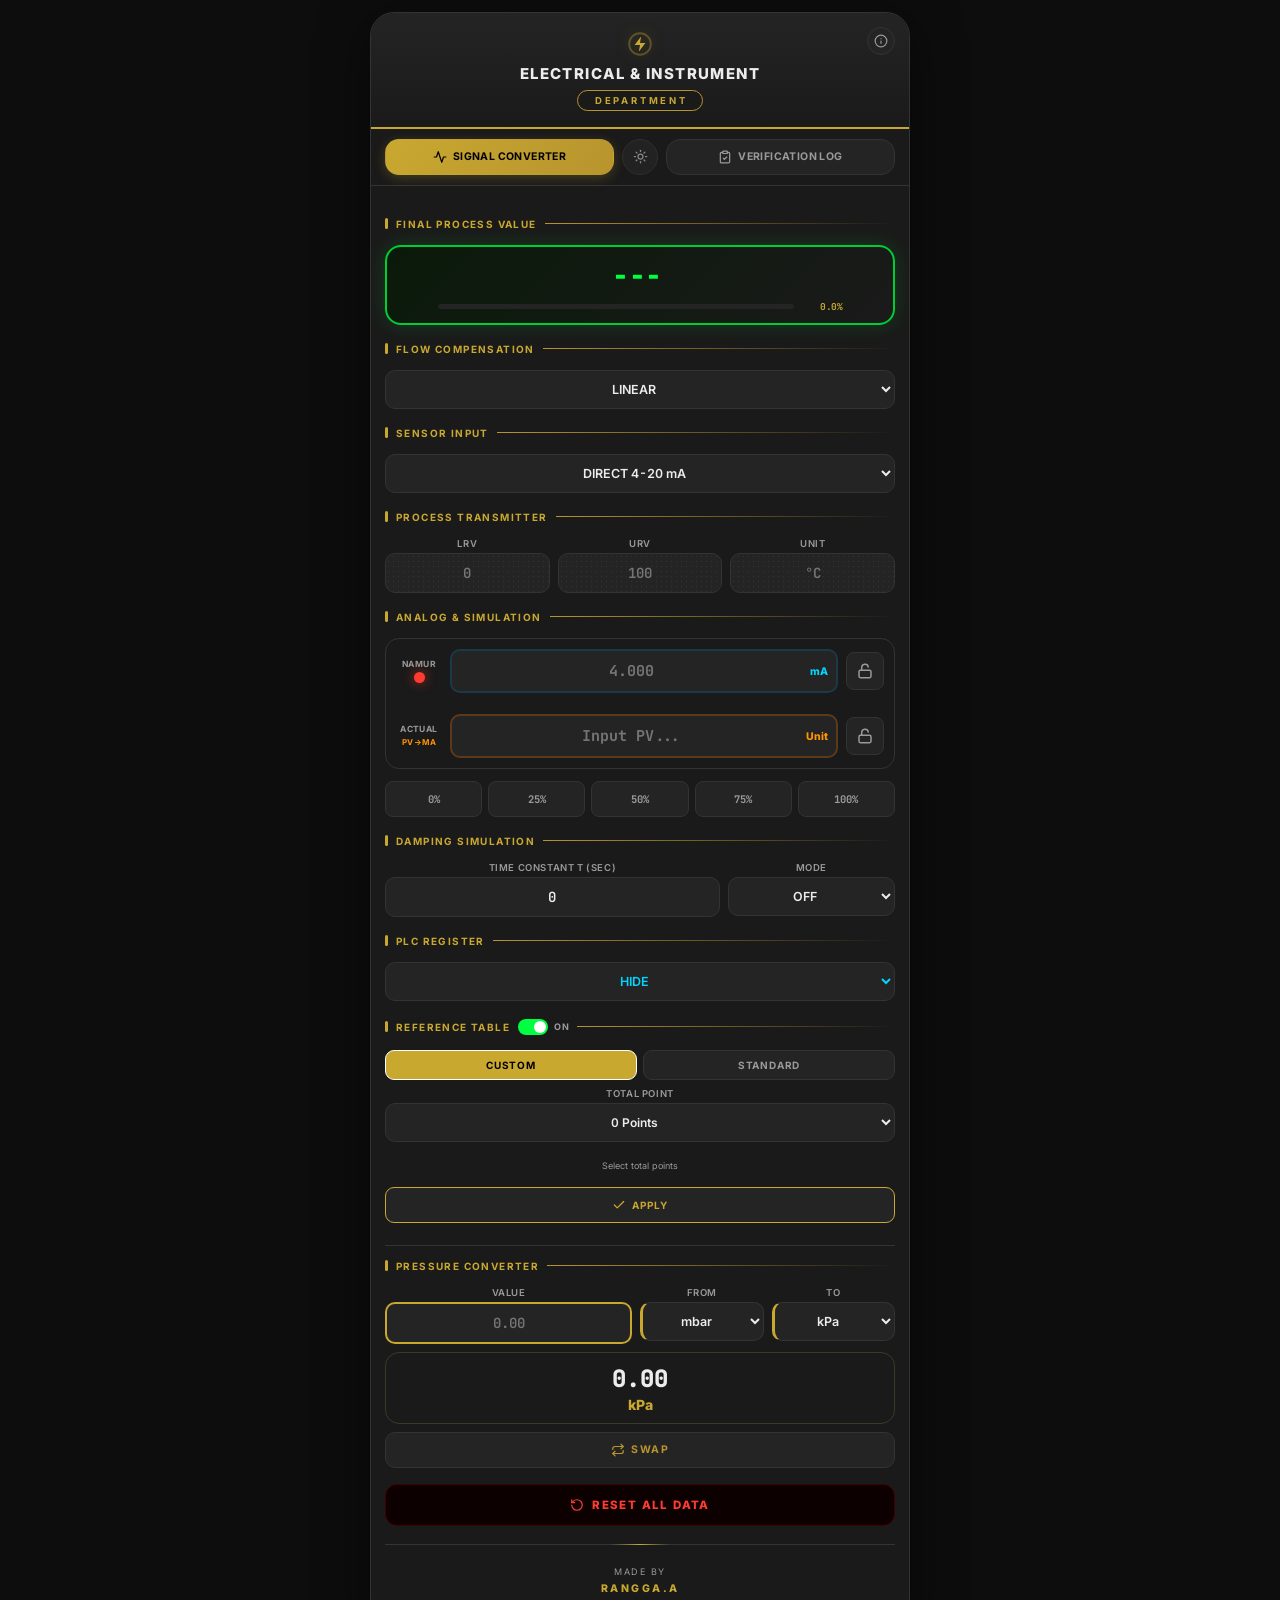
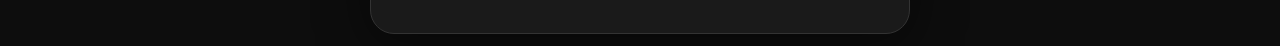
==== commit 5975569b: "Repair Signal Converter And Verification Log" ====
--- a/index.html
+++ b/index.html
@@ -24,46 +24,57 @@
 <div class="app-container">
     <div class="shared-header">
         <div class="lightning" aria-hidden="true">
-            <svg width="26" height="26" viewBox="0 0 32 32" fill="none" xmlns="http://www.w3.org/2000/svg">
-                <circle cx="16" cy="16" r="13.5" stroke="currentColor" stroke-width="1.5" stroke-opacity="0.45"/>
-                <path d="M16 1.5V4.5M16 27.5V30.5M1.5 16H4.5M27.5 16H30.5" stroke="currentColor" stroke-width="1.5" stroke-linecap="round" stroke-opacity="0.6"/>
-                <path d="M17.8 6.5L10.2 17.2H15.6L14.2 25.5L21.8 14.6H16.4L17.8 6.5Z" fill="currentColor" stroke="currentColor" stroke-width="0.6" stroke-linejoin="round"/>
+            <svg width="26" height="26" viewBox="0 0 24 24" fill="none" stroke="currentColor" stroke-width="1.8" stroke-linecap="round" stroke-linejoin="round">
+                <circle cx="12" cy="12" r="10" stroke-opacity="0.35"/>
+                <polygon points="13 5 7 13 12 13 11 19 17 11 12 11 13 5" fill="currentColor" stroke="none"/>
             </svg>
         </div>
         <div class="brand">ELECTRICAL &amp; INSTRUMENT</div>
         <div class="sub-brand">DEPARTMENT</div>
         <button class="header-info-btn" onclick="openSpecModal()" title="Technical Specifications" aria-label="Technical Specifications">
-            <svg width="13" height="13" viewBox="0 0 24 24" fill="none" stroke="currentColor" stroke-width="2.2" stroke-linecap="round" stroke-linejoin="round">
+            <svg width="14" height="14" viewBox="0 0 24 24" fill="none" stroke="currentColor" stroke-width="2" stroke-linecap="round" stroke-linejoin="round">
                 <circle cx="12" cy="12" r="10"/>
-                <line x1="12" y1="16" x2="12" y2="12"/>
-                <line x1="12" y1="8" x2="12.01" y2="8"/>
+                <path d="M12 16v-4"/>
+                <path d="M12 8h.01"/>
             </svg>
         </button>
     </div>
     
     <div class="tab-nav">
-        <button class="tab-btn active" onclick="switchTab('calc')">Signal Converter</button>
-        <button class="theme-divider-btn" onclick="toggleThemeMenu()" title="Ganti Tema">
-            <svg width="14" height="14" viewBox="0 0 24 24" fill="none" stroke="currentColor" stroke-width="2" stroke-linecap="round">
+        <button class="tab-btn active" onclick="switchTab('calc')">
+            <svg width="14" height="14" viewBox="0 0 24 24" fill="none" stroke="currentColor" stroke-width="2.1" stroke-linecap="round" stroke-linejoin="round">
+                <path d="M22 12h-4l-3 9L9 3l-3 9H2"/>
+            </svg>
+            <span>Signal Converter</span>
+        </button>
+        <button class="theme-divider-btn" onclick="toggleThemeMenu()" title="Change Theme" aria-label="Change Theme">
+            <svg width="15" height="15" viewBox="0 0 24 24" fill="none" stroke="currentColor" stroke-width="2" stroke-linecap="round" stroke-linejoin="round">
                 <circle cx="12" cy="12" r="4"/>
                 <path d="M12 2v2"/>
                 <path d="M12 20v2"/>
-                <path d="M4.93 4.93l1.41 1.41"/>
-                <path d="M17.66 17.66l1.41 1.41"/>
+                <path d="m4.93 4.93 1.41 1.41"/>
+                <path d="m17.66 17.66 1.41 1.41"/>
                 <path d="M2 12h2"/>
                 <path d="M20 12h2"/>
-                <path d="M6.34 17.66l-1.41 1.41"/>
-                <path d="M19.07 4.93l-1.41 1.41"/>
+                <path d="m6.34 17.66-1.41 1.41"/>
+                <path d="m19.07 4.93-1.41 1.41"/>
             </svg>
         </button>
-        <button class="tab-btn" onclick="switchTab('log')">Verification Log</button>
+        <button class="tab-btn" onclick="switchTab('log')">
+            <svg width="14" height="14" viewBox="0 0 24 24" fill="none" stroke="currentColor" stroke-width="2.1" stroke-linecap="round" stroke-linejoin="round">
+                <rect width="8" height="4" x="8" y="2" rx="1" ry="1"/>
+                <path d="M16 4h2a2 2 0 0 1 2 2v14a2 2 0 0 1-2 2H6a2 2 0 0 1-2-2V6a2 2 0 0 1 2-2h2"/>
+                <path d="m9 14 2 2 4-4"/>
+            </svg>
+            <span>Verification Log</span>
+        </button>
     </div>
 
     <!-- TAB CALC -->
     <div class="tab-content active" id="tab-calc">
         <div class="calc-section-title">Final Process Value</div>
         <div class="calc-res-box" id="resBox">
-            <div style="font-size:26px;font-weight:900;">
+            <div style="font-size:28px;font-weight:800;">
                 <span id="pv_val">0.00</span>
                 <span id="pv_unit" class="calc-unit-large"></span>
             </div>
@@ -71,24 +82,24 @@
             <!-- Progress Bar Compact -->
             <div class="calc-progress-container" id="progressContainer">
                 <div id="progressLinear">
-                    <div style="display:flex;align-items:center;gap:6px;">
-                        <div class="calc-progress-bar-bg" style="flex:1;height:4px;">
+                    <div style="display:flex;align-items:center;gap:8px;">
+                        <div class="calc-progress-bar-bg" style="flex:1;height:5px;">
                             <div id="progressBar" class="calc-progress-bar-fill" style="width:0%;background:var(--green);"></div>
                         </div>
                         <span id="pct_display" class="calc-progress-label">0.0%</span>
                     </div>
                 </div>
                 <div id="progressFlow" style="display:none;">
-                    <div style="display:flex;align-items:center;gap:4px;margin-bottom:2px;">
+                    <div style="display:flex;align-items:center;gap:6px;margin-bottom:3px;">
                         <span class="calc-progress-tag">DP</span>
-                        <div class="calc-progress-bar-bg" style="flex:1;height:3px;">
+                        <div class="calc-progress-bar-bg" style="flex:1;height:4px;">
                             <div id="dpProgressBar" class="calc-progress-bar-fill" style="width:0%;background:var(--blue);"></div>
                         </div>
                         <span id="dpPctDisplay" class="calc-progress-label-small" style="color:var(--blue);">0%</span>
                     </div>
-                    <div style="display:flex;align-items:center;gap:4px;">
+                    <div style="display:flex;align-items:center;gap:6px;">
                         <span class="calc-progress-tag">FLW</span>
-                        <div class="calc-progress-bar-bg" style="flex:1;height:3px;">
+                        <div class="calc-progress-bar-bg" style="flex:1;height:4px;">
                             <div id="flowProgressBar" class="calc-progress-bar-fill" style="width:0%;background:var(--gold);"></div>
                         </div>
                         <span id="flowPctDisplay" class="calc-progress-label-small" style="color:var(--gold);">0%</span>
@@ -96,7 +107,7 @@
                 </div>
             </div>
             
-            <div id="dpInfoLine" style="font-size:9px;color:var(--gold);margin-top:4px;display:none;">
+            <div id="dpInfoLine" style="font-size:10.5px;font-weight:600;color:var(--gold);margin-top:6px;display:none;">
                 DP: <span id="dpVal">0.00</span> <span id="dpUnitDisplay">mbar</span>
                 <span id="cfInfoText" style="color:var(--text3);margin-left:6px;"></span>
             </div>
@@ -203,14 +214,14 @@
         </div>
         
         <!-- CALIBRATION BOX -->
-        <div id="calibBox" style="display:none;margin:8px 0 4px 0;background:var(--card);border:1px solid var(--border2);border-radius:12px;padding:10px;">
-            <label style="text-align:center;font-size:7px;color:var(--text3);text-transform:uppercase;display:block;margin-bottom:3px;letter-spacing:1px;font-weight:600;">
-                Calibration: <span id="calibUnitLabel">Unit</span>
+        <div id="calibBox" style="display:none;margin:8px 0 4px 0;background:var(--card);border:1px solid var(--border2);border-radius:12px;padding:12px;">
+            <label class="calc-label" style="margin-bottom:6px;text-align:center;">
+                Calibration: <span id="calibUnitLabel" style="color:var(--gold);">Unit</span>
             </label>
             
             <div style="display:flex;gap:6px;margin-bottom:8px;">
-                <button type="button" id="calibModeTarget" class="ref-mode-btn active" onclick="calcSetCalibMode('target')" style="font-size:8px;padding:6px;">TARGET °C</button>
-                <button type="button" id="calibModeSensor" class="ref-mode-btn" onclick="calcSetCalibMode('sensor')" style="font-size:8px;padding:6px;">SENSOR mV</button>
+                <button type="button" id="calibModeTarget" class="ref-mode-btn active" onclick="calcSetCalibMode('target')" style="font-size:10px;padding:7px;">TARGET °C</button>
+                <button type="button" id="calibModeSensor" class="ref-mode-btn" onclick="calcSetCalibMode('sensor')" style="font-size:10px;padding:7px;">SENSOR mV</button>
             </div>
             
             <div id="calibTargetMode">
@@ -224,7 +235,7 @@
                         <input type="text" id="calibRawOut" placeholder="--" disabled style="color:var(--blue);font-weight:bold;border-color:#1a3a4a;" class="calc-input">
                     </div>
                 </div>
-                <div style="text-align:center;font-size:7px;color:var(--text3);letter-spacing:1px;margin-top:4px;" id="sensorRangeDisplay"></div>
+                <div style="text-align:center;font-size:9.5px;color:var(--text3);margin-top:6px;" id="sensorRangeDisplay"></div>
             </div>
             
             <div id="calibSensorMode" style="display:none;">
@@ -238,12 +249,15 @@
                         <input type="text" id="calibTempOut" placeholder="--" disabled style="color:var(--green);font-weight:bold;border-color:#1a3a2a;" class="calc-input">
                     </div>
                 </div>
-                <div style="text-align:center;font-size:7px;color:var(--text3);letter-spacing:1px;margin-top:4px;" id="sensorRangeDisplay2"></div>
+                <div style="text-align:center;font-size:9.5px;color:var(--text3);margin-top:6px;" id="sensorRangeDisplay2"></div>
             </div>
             
             <div style="text-align:center;margin-top:8px;">
                 <button type="button" class="custom-apply-btn" onclick="calcApplyCalib()">
-                    APPLY TO SENSOR INPUT
+                    <svg width="14" height="14" viewBox="0 0 24 24" fill="none" stroke="currentColor" stroke-width="2.2" stroke-linecap="round" stroke-linejoin="round">
+                        <polyline points="20 6 9 17 4 12"/>
+                    </svg>
+                    <span>APPLY TO SENSOR INPUT</span>
                 </button>
             </div>
         </div>
@@ -266,29 +280,29 @@
         <div id="rangeError" class="calc-error-msg">LRV must be less than URV!</div>
         
         <!-- ADC/DAC INFO - Compact -->
-        <div id="adcDacInfoBox" style="display:none;margin-top:8px;background:var(--card);border:1px solid #1a332a;border-radius:10px;padding:8px;text-align:center;">
-            <div style="display:flex;gap:6px;">
+        <div id="adcDacInfoBox" style="display:none;margin-top:8px;background:var(--card);border:1px solid #1a332a;border-radius:12px;padding:10px;text-align:center;">
+            <div style="display:flex;gap:8px;">
                 <div style="flex:1;text-align:center;">
-                    <div style="font-size:6px;color:var(--green);letter-spacing:1px;font-weight:700;">ADC 24-BIT</div>
-                    <div style="font-family:'Consolas',monospace;font-size:11px;color:var(--green);font-weight:bold;" id="adcValueDisplay">---</div>
-                    <div style="font-size:5px;color:var(--text3);">0-16.7M</div>
+                    <div style="font-size:8.5px;color:var(--green);letter-spacing:0.8px;font-weight:700;">ADC 24-BIT</div>
+                    <div style="font-family:var(--font-mono);font-variant-numeric:tabular-nums;font-size:12.5px;color:var(--green);font-weight:700;margin:2px 0;" id="adcValueDisplay">---</div>
+                    <div style="font-size:8px;color:var(--text3);">0–16.7M</div>
                 </div>
                 <div style="width:1px;background:var(--border2);"></div>
                 <div style="flex:1;text-align:center;">
-                    <div style="font-size:6px;color:var(--blue);letter-spacing:1px;font-weight:700;">DAC 16-BIT</div>
-                    <div style="font-family:'Consolas',monospace;font-size:11px;color:var(--blue);font-weight:bold;" id="dacValueDisplay">---</div>
-                    <div style="font-size:5px;color:var(--text3);">0-65K</div>
+                    <div style="font-size:8.5px;color:var(--blue);letter-spacing:0.8px;font-weight:700;">DAC 16-BIT</div>
+                    <div style="font-family:var(--font-mono);font-variant-numeric:tabular-nums;font-size:12.5px;color:var(--blue);font-weight:700;margin:2px 0;" id="dacValueDisplay">---</div>
+                    <div style="font-size:8px;color:var(--text3);">0–65K</div>
                 </div>
                 <div style="width:1px;background:var(--border2);"></div>
                 <div style="flex:1;text-align:center;">
-                    <div style="font-size:6px;color:var(--gold);letter-spacing:1px;font-weight:700;">DAC OUT</div>
-                    <div style="font-family:'Consolas',monospace;font-size:11px;color:var(--gold);font-weight:bold;" id="dacMaDisplay">---</div>
-                    <div style="font-size:5px;color:var(--text3);">4-20mA</div>
-                </div>
-            </div>
-        </div>
-
-        <div class="calc-section-title">Analog & Simulation</div>
+                    <div style="font-size:8.5px;color:var(--gold);letter-spacing:0.8px;font-weight:700;">DAC OUT</div>
+                    <div style="font-family:var(--font-mono);font-variant-numeric:tabular-nums;font-size:12.5px;color:var(--gold);font-weight:700;margin:2px 0;" id="dacMaDisplay">---</div>
+                    <div style="font-size:8px;color:var(--text3);">4–20 mA</div>
+                </div>
+            </div>
+        </div>
+
+        <div class="calc-section-title">Analog &amp; Simulation</div>
         <div class="calc-sim-box">
             <div class="calc-sim-row calc-sim-row-top">
                 <div class="calc-sim-label">
@@ -299,19 +313,19 @@
                     <input type="text" id="mi" placeholder="4.000" step="0.001" oninput="calcSanitizeInput(this);calcOnMiInput()" lang="en" inputmode="decimal" autocomplete="off" autocorrect="off" spellcheck="false" class="calc-input">
                     <span class="calc-sim-unit">mA</span>
                 </div>
-                <button class="calc-lock-btn" id="lockBtn1" onclick="calcToggleLock1()" title="Lock mA">🔓</button>
+                <button class="calc-lock-btn" id="lockBtn1" onclick="calcToggleLock1()" title="Lock mA" aria-label="Lock mA"></button>
             </div>
             <div class="calc-damped-display" id="dampedDisplay"></div>
             <div class="calc-sim-row calc-sim-row-bottom" id="actualPVbox">
                 <div class="calc-sim-label">
                     <span>ACTUAL</span>
-                    <span style="font-size:7px;color:var(--orange)">PV→mA</span>
+                    <span style="font-size:8px;color:var(--orange)">PV→mA</span>
                 </div>
                 <div class="calc-sim-input-wrap">
                     <input type="text" id="actualPV" placeholder="Input PV..." step="0.01" oninput="calcSanitizeInput(this);calcActualToMA()" lang="en" inputmode="decimal" autocomplete="off" autocorrect="off" spellcheck="false" class="calc-input">
                     <span class="calc-sim-unit" id="actualUnitLbl">°C</span>
                 </div>
-                <button class="calc-lock-btn" id="lockBtn2" onclick="calcToggleLock2()" title="Lock PV">🔓</button>
+                <button class="calc-lock-btn" id="lockBtn2" onclick="calcToggleLock2()" title="Lock PV" aria-label="Lock PV"></button>
             </div>
         </div>
         <div class="calc-btn-grid" id="btnGrid"></div>
@@ -341,8 +355,8 @@
         </select>
         <div id="pp" class="calc-plc-panel">
             <div id="pr" class="calc-plc-val">0</div>
-            <div style="font-size:7px;color:var(--text3);letter-spacing:1px;margin-top:2px;" id="plcRangeDisplay"></div>
-            <label style="font-size:7px;color:var(--text3);letter-spacing:1px;">RAW INTEGER REGISTER</label>
+            <div style="font-size:9.5px;color:var(--text3);margin-top:4px;" id="plcRangeDisplay"></div>
+            <label style="font-size:9px;color:var(--text3);letter-spacing:0.8px;display:block;margin-top:2px;">RAW INTEGER REGISTER</label>
         </div>
 
         <!-- REFERENCE TABLE -->
@@ -350,7 +364,7 @@
             Reference Table 
             <label class="calc-toggle-mini" id="refTableToggle" onclick="calcToggleRefTable()">
                 <span class="calc-toggle-track-mini"></span>
-                <span style="font-size:7px;color:var(--text3);letter-spacing:1px" id="refTableLabel">ON</span>
+                <span style="font-size:9px;color:var(--text3);letter-spacing:0.6px" id="refTableLabel">ON</span>
             </label>
         </div>
         <div id="refTableContent">
@@ -362,7 +376,7 @@
                 <div class="calc-row">
                     <div class="calc-col">
                         <label class="calc-label">Total Point</label>
-                        <select id="customPointCount" onchange="calcBuildCustomInputs();calcApplyCustomPoints(true);calcSaveStateDebounced()" class="calc-select" style="font-size:11px;">
+                        <select id="customPointCount" onchange="calcBuildCustomInputs();calcApplyCustomPoints(true);calcSaveStateDebounced()" class="calc-select" style="font-size:12px;">
                             <option value="0" selected>0 Points</option>
                             <option value="2">2 Points</option>
                             <option value="3">3 Points</option>
@@ -372,7 +386,12 @@
                     </div>
                 </div>
                 <div id="customInputsContainer"></div>
-                <button class="custom-apply-btn" onclick="calcApplyCustomPoints()">APPLY</button>
+                <button class="custom-apply-btn" onclick="calcApplyCustomPoints()">
+                    <svg width="14" height="14" viewBox="0 0 24 24" fill="none" stroke="currentColor" stroke-width="2.2" stroke-linecap="round" stroke-linejoin="round">
+                        <polyline points="20 6 9 17 4 12"/>
+                    </svg>
+                    <span>APPLY</span>
+                </button>
             </div>
             <div id="standardRefTable" style="display:none;">
                 <table class="calc-table">
@@ -432,13 +451,27 @@
         </div>
         <div class="conv-result-box" id="convResultBox">
             <span id="convResult" style="font-size:24px;">0.00</span>
-            <span id="convToUnit" style="font-size:16px; margin-left:6px;">kPa</span>
+            <span id="convToUnit" style="font-family:var(--font-sans);font-size:14px;color:var(--gold);margin-top:2px;">kPa</span>
         </div>
         <div style="display:flex; gap:8px; margin-top:8px;">
-            <button class="conv-btn-swap" onclick="swapConvUnit()">SWAP</button>
-        </div>
-
-        <button class="calc-reset" onclick="calcClr()">RESET ALL DATA</button>
+            <button class="conv-btn-swap" onclick="swapConvUnit()">
+                <svg width="14" height="14" viewBox="0 0 24 24" fill="none" stroke="currentColor" stroke-width="2.1" stroke-linecap="round" stroke-linejoin="round">
+                    <path d="m17 2 4 4-4 4"/>
+                    <path d="M3 11v-1a4 4 0 0 1 4-4h14"/>
+                    <path d="m7 22-4-4 4-4"/>
+                    <path d="M21 13v1a4 4 0 0 1-4 4H3"/>
+                </svg>
+                <span>SWAP</span>
+            </button>
+        </div>
+
+        <button class="calc-reset" onclick="calcClr()">
+            <svg width="14" height="14" viewBox="0 0 24 24" fill="none" stroke="currentColor" stroke-width="2.1" stroke-linecap="round" stroke-linejoin="round">
+                <path d="M3 12a9 9 0 1 0 9-9 9.75 9.75 0 0 0-6.74 2.74L3 8"/>
+                <path d="M3 3v5h5"/>
+            </svg>
+            <span>RESET ALL DATA</span>
+        </button>
         <div class="shared-signature">
             <span class="shared-sig-support">Made by</span>
             <span class="shared-sig-name">RANGGA.A</span>
@@ -448,7 +481,7 @@
     <!-- TAB LOG -->
     <div class="tab-content" id="tab-log">
         <div class="log-section-title">ADMINISTRATIVE INFO</div>
-        <input type="text" id="log-tech" placeholder="TECHNICIAN NAME" autocomplete="off" oninput="logSaveSettings()" class="log-input" style="margin-bottom:10px;">
+        <input type="text" id="log-tech" placeholder="TECHNICIAN NAME" autocomplete="off" oninput="logSaveSettings()" class="log-input" style="margin-bottom:10px;font-family:var(--font-sans);">
         <div class="log-row">
             <div class="log-col">
                 <input type="date" id="log-date" required autocomplete="off" onchange="logSaveSettings()" class="log-input">
@@ -462,7 +495,7 @@
                 <input type="text" id="log-sn" placeholder="SERIAL NUMBER" autocomplete="off" oninput="logSaveSettings()" class="log-input">
             </div>
             <div class="log-col">
-                <input type="text" id="log-area" placeholder="PLANT AREA" autocomplete="off" oninput="logSaveSettings()" class="log-input">
+                <input type="text" id="log-area" placeholder="PLANT AREA" autocomplete="off" oninput="logSaveSettings()" class="log-input" style="font-family:var(--font-sans);">
             </div>
         </div>
 
@@ -501,7 +534,7 @@
                 <input type="number" inputmode="decimal" id="log-leadOhm" value="0" step="0.01" autocomplete="off" oninput="logUpd();logSaveSettings()" class="log-input" style="border:1px solid var(--blue);" placeholder="0.0">
             </div>
         </div>
-        <div id="log-validationMsg" class="log-validation-msg">LRV & URV required and URV must be greater than LRV</div>
+        <div id="log-validationMsg" class="log-validation-msg">LRV &amp; URV required and URV must be greater than LRV</div>
 
         <div class="log-section-title">TOLERANCE</div>
         <div class="log-tol-selector-row">
@@ -526,21 +559,38 @@
                 <div class="log-state-btn" id="log-stateLeft" onclick="logSetState('left')">AS LEFT</div>
             </div>
             <div class="log-direction-row">
-                <div class="log-dir-btn active" id="log-dirUp" onclick="logSetDir('up')">UPSCALE</div>
-                <div class="log-dir-btn" id="log-dirDown" onclick="logSetDir('down')">DOWNSCALE</div>
-            </div>
-            <label style="color:var(--gold); letter-spacing:2px; font-size:9px; display:block; margin-bottom:4px;">INPUT REFERENCE</label>
+                <div class="log-dir-btn active" id="log-dirUp" onclick="logSetDir('up')">
+                    <svg width="13" height="13" viewBox="0 0 24 24" fill="none" stroke="currentColor" stroke-width="2.4" stroke-linecap="round" stroke-linejoin="round">
+                        <path d="m18 15-6-6-6 6"/>
+                    </svg>
+                    <span>UPSCALE</span>
+                </div>
+                <div class="log-dir-btn" id="log-dirDown" onclick="logSetDir('down')">
+                    <svg width="13" height="13" viewBox="0 0 24 24" fill="none" stroke="currentColor" stroke-width="2.4" stroke-linecap="round" stroke-linejoin="round">
+                        <path d="m6 9 6 6 6-6"/>
+                    </svg>
+                    <span>DOWNSCALE</span>
+                </div>
+            </div>
+            <label class="log-label" style="color:var(--gold); text-align:left;">INPUT REFERENCE</label>
             <input type="number" inputmode="decimal" id="log-actIn" placeholder="0.00" autocomplete="off" class="log-input" style="border:2px solid var(--gold);" oninput="logUpd()">
             <div class="log-ideal-display">
                 <div id="log-maIdeal" class="log-ideal-val">---</div>
-                <div id="log-unitIdeal" style="font-size:10px; color:var(--text3); letter-spacing:2px;"></div>
-            </div>
-            <label style="color:var(--blue); letter-spacing:2px; font-size:9px; display:block; margin-bottom:4px;">MEASURED OUTPUT</label>
+                <div id="log-unitIdeal" style="font-size:10.5px; font-weight:700; color:var(--text3); letter-spacing:1.2px;"></div>
+            </div>
+            <label class="log-label" style="color:var(--blue); text-align:left;">MEASURED OUTPUT</label>
             <input type="number" inputmode="decimal" id="log-maMeasured" placeholder="0.000" step="0.001" autocomplete="off" class="log-input" style="border:2px solid var(--blue);" oninput="logConvLive()">
-            <div id="log-convOut" style="text-align:center; color:var(--green); font-size:12px; margin-top:5px; font-weight:bold;"></div>
+            <div id="log-convOut" style="text-align:center; color:var(--green); font-family:var(--font-mono); font-size:12.5px; margin-top:6px; font-weight:700;"></div>
             <div id="log-clampMsg" class="log-clamp-msg"></div>
             <div id="log-measWarn" class="log-validation-msg" style="color:var(--orange);"></div>
-            <button class="log-btn-add" onclick="logAddLog()">SAVE DATA POINT</button>
+            <button class="log-btn-add" onclick="logAddLog()">
+                <svg width="15" height="15" viewBox="0 0 24 24" fill="none" stroke="currentColor" stroke-width="2.2" stroke-linecap="round" stroke-linejoin="round">
+                    <circle cx="12" cy="12" r="10"/>
+                    <path d="M8 12h8"/>
+                    <path d="M12 8v8"/>
+                </svg>
+                <span>SAVE DATA POINT</span>
+            </button>
             <button class="log-btn-auto" id="log-btnAuto" onclick="logAutoStep()">AUTO STEP (0%–100%)</button>
         </div>
 
@@ -588,7 +638,7 @@
                         <th class="log-th" id="log-th-tar">TARGET</th>
                         <th class="log-th">ERR</th>
                         <th class="log-th">STATUS</th>
-                        <th class="log-th log-no-print">×</th>
+                        <th class="log-th log-no-print">DEL</th>
                     </tr>
                 </thead>
                 <tbody id="log-logBody"></tbody>
@@ -601,7 +651,15 @@
             <div style="font-size:8px; color:#333; margin-top:3px;" id="log-p-summary-detail"></div>
         </div>
         <div id="log-print-footer" style="display:none;">Support by : E&amp;I Cal.Team<sup style="font-size:7px;">TM</sup></div>
-        <button class="log-btn-print log-no-print" onclick="logSavePdf()">EXPORT TO PDF</button>
+        <button class="log-btn-print log-no-print" onclick="logSavePdf()">
+            <svg width="15" height="15" viewBox="0 0 24 24" fill="none" stroke="currentColor" stroke-width="2.1" stroke-linecap="round" stroke-linejoin="round">
+                <path d="M14 2H6a2 2 0 0 0-2 2v16a2 2 0 0 0 2 2h12a2 2 0 0 0 2-2V8z"/>
+                <polyline points="14 2 14 8 20 8"/>
+                <path d="M12 18v-6"/>
+                <path d="m9 15 3 3 3-3"/>
+            </svg>
+            <span>EXPORT TO PDF</span>
+        </button>
         <button class="log-btn-clear log-no-print" id="log-btnClear" onclick="logClearLogs()">RESET LOG ONLY</button>
         <button class="log-btn-reset-all log-no-print" id="log-btnResetAll" onclick="logResetAll()">RESET ALL SETTINGS</button>
     </div>
@@ -634,7 +692,12 @@
     <div class="modal-content" onclick="event.stopPropagation()">
         <div class="modal-header">
             <span class="modal-title">Technical Specifications</span>
-            <button class="modal-close" onclick="closeSpecModal()">✕</button>
+            <button class="modal-close" onclick="closeSpecModal()" aria-label="Close">
+                <svg width="14" height="14" viewBox="0 0 24 24" fill="none" stroke="currentColor" stroke-width="2.2" stroke-linecap="round" stroke-linejoin="round">
+                    <line x1="18" y1="6" x2="6" y2="18"/>
+                    <line x1="6" y1="6" x2="18" y2="18"/>
+                </svg>
+            </button>
         </div>
         <div class="modal-body">
             <div class="spec-section">4-20 mA Loop</div>
--- a/style.css
+++ b/style.css
@@ -1,3 +1,5 @@
+@import url('https://fonts.googleapis.com/css2?family=Inter:wght@500;600;700;800&family=JetBrains+Mono:wght@500;600;700;800&display=swap');
+
 /* ==================== THEME SYSTEM ==================== */
 :root, [data-theme="industrial"] {
     --bg: #0d0d0d;
@@ -11,8 +13,10 @@
     --yellow: #ffcc00;
     --input: #242424;
     --border2: #333;
-    --text3: #888;
-    --text1: #e0e0e0;
+    --text3: #9a9a9a;
+    --text1: #ececec;
+    --font-sans: 'Inter', system-ui, -apple-system, 'Segoe UI', Roboto, sans-serif;
+    --font-mono: 'JetBrains Mono', ui-monospace, 'SFMono-Regular', 'Cascadia Code', 'Consolas', monospace;
 }
 [data-theme="oled"] {
     --bg: #000000;
@@ -26,7 +30,7 @@
     --yellow: #ffe600;
     --input: #111111;
     --border2: #222;
-    --text3: #666;
+    --text3: #7d7d7d;
     --text1: #ffffff;
 }
 [data-theme="light"] {
@@ -39,10 +43,10 @@
     --red: #cc0000;
     --orange: #cc6600;
     --yellow: #cc9900;
-    --input: #ffffff;
-    --border2: #ddd;
-    --text3: #666;
-    --text1: #1a1a1a;
+    --input: #f8f9fa;
+    --border2: #dcdcdc;
+    --text3: #646a73;
+    --text1: #16181d;
 }
 [data-theme="blue"] {
     --bg: #0a0e1a;
@@ -63,12 +67,13 @@
 /* ==================== BASE ==================== */
 * { box-sizing: border-box; margin: 0; padding: 0; }
 body { 
-    font-family: 'Segoe UI', system-ui, -apple-system, sans-serif; 
+    font-family: var(--font-sans); 
     background: var(--bg); 
     color: var(--text1); 
     padding: 12px; 
     display: flex; 
     justify-content: center; 
+    -webkit-font-smoothing: antialiased;
     transition: background 0.3s ease, color 0.3s ease;
 }
 .app-container { 
@@ -86,7 +91,7 @@
 /* ==================== HEADER ==================== */
 .shared-header { 
     background: linear-gradient(180deg, var(--input) 0%, var(--card) 100%);
-    padding: 16px 46px 14px; 
+    padding: 18px 48px 16px; 
     display: flex;
     flex-direction: column;
     align-items: center;
@@ -104,13 +109,13 @@
     justify-content: center;
     color: var(--gold); 
     margin-bottom: 2px;
-    filter: drop-shadow(0 0 6px rgba(201,168,48,0.35));
-    animation: pulse 2s infinite; 
+    filter: drop-shadow(0 0 8px rgba(201,168,48,0.35));
+    animation: pulse 2.4s ease-in-out infinite; 
 }
 .shared-header .brand { 
-    font-size: 14px; 
-    font-weight: 900; 
-    letter-spacing: 2px;
+    font-size: 15px; 
+    font-weight: 800; 
+    letter-spacing: 1.4px;
     line-height: 1.25;
     color: var(--text1); 
     text-transform: uppercase; 
@@ -119,11 +124,11 @@
     display: inline-flex;
     align-items: center;
     justify-content: center;
-    font-size: 8.5px; 
+    font-size: 9.5px; 
     color: var(--gold); 
-    font-weight: 800; 
-    letter-spacing: 3.5px;
-    text-indent: 3.5px;
+    font-weight: 700; 
+    letter-spacing: 2.8px;
+    text-indent: 2.8px;
     padding: 4px 14px;
     background: var(--card);
     border: 1px solid var(--gold-soft);
@@ -136,7 +141,7 @@
     border-color: var(--gold);
     box-shadow: 0 2px 10px rgba(201,168,48,0.2);
 }
-@keyframes pulse { 0%,100%{opacity:1} 50%{opacity:0.55} }
+@keyframes pulse { 0%,100%{opacity:1} 50%{opacity:0.6} }
 
 /* ==================== TAB NAV ==================== */
 .tab-nav {
@@ -145,28 +150,33 @@
     border: none;
     align-items: center;
     justify-content: center;
-    gap: 6px;
-    padding: 10px 16px;
+    gap: 8px;
+    padding: 10px 14px;
     border-bottom: 1px solid var(--border2);
 }
 .tab-btn {
     flex: 1;
-    padding: 10px 8px;
+    padding: 10px 10px;
     background: var(--input);
     border: 1px solid var(--border2);
-    border-radius: 20px;
+    border-radius: 14px;
     color: var(--text3);
-    font-size: 9px;
-    font-weight: 800;
+    font-family: var(--font-sans);
+    font-size: 10.5px;
+    font-weight: 700;
     cursor: pointer;
-    letter-spacing: 1px;
+    letter-spacing: 0.4px;
     text-transform: uppercase;
-    transition: all 0.3s ease;
+    transition: all 0.25s ease;
     position: relative;
-    text-align: center;
+    display: inline-flex;
+    align-items: center;
+    justify-content: center;
+    gap: 6px;
     white-space: nowrap;
     overflow: hidden;
 }
+.tab-btn svg { flex-shrink: 0; }
 .tab-btn.active {
     color: #000;
     background: linear-gradient(135deg, var(--gold), var(--gold-soft));
@@ -181,10 +191,11 @@
 }
 .tab-btn:active { transform: scale(0.97); }
 .theme-divider-btn {
-    width: 32px;
-    height: 32px;
-    background: transparent;
-    border: none;
+    width: 36px;
+    height: 36px;
+    border-radius: 50%;
+    background: var(--input);
+    border: 1px solid var(--border2);
     color: var(--text3);
     cursor: pointer;
     display: flex;
@@ -192,18 +203,19 @@
     justify-content: center;
     transition: all 0.3s ease;
     flex-shrink: 0;
-    opacity: 0.5;
+    opacity: 0.85;
 }
 .theme-divider-btn:hover {
     color: var(--gold);
+    border-color: var(--gold-soft);
     opacity: 1;
-    transform: rotate(30deg) scale(1.1);
-}
-.theme-divider-btn:active { transform: rotate(30deg) scale(0.9); }
+    transform: rotate(30deg) scale(1.06);
+}
+.theme-divider-btn:active { transform: rotate(30deg) scale(0.92); }
 
 /* ==================== TAB CONTENT ==================== */
 .tab-content { display: none; padding: 14px; }
-.tab-content.active { display: block; animation: fadeIn 0.3s ease; }
+.tab-content.active { display: block; animation: fadeIn 0.25s ease; }
 @keyframes fadeIn { 
     from { opacity: 0; transform: translateY(5px); } 
     to { opacity: 1; transform: translateY(0); } 
@@ -220,17 +232,17 @@
     border-radius: 16px;
     padding: 12px;
     z-index: 9999;
-    min-width: 250px;
+    min-width: 260px;
     box-shadow: 0 10px 40px rgba(0,0,0,0.5);
-    animation: slideUp 0.3s ease;
+    animation: slideUp 0.25s ease;
     display: none;
 }
 .theme-popup.show { display: block; }
 .theme-popup-title {
-    font-size: 8px;
-    font-weight: 900;
+    font-size: 10px;
+    font-weight: 700;
     color: var(--text3);
-    letter-spacing: 2px;
+    letter-spacing: 1.5px;
     text-align: center;
     margin-bottom: 8px;
     text-transform: uppercase;
@@ -240,14 +252,15 @@
     align-items: center;
     gap: 10px;
     width: 100%;
-    padding: 10px;
+    padding: 10px 12px;
     margin: 4px 0;
     background: var(--input);
     border: 1px solid var(--border2);
-    border-radius: 8px;
+    border-radius: 10px;
     color: var(--text1);
-    font-size: 10px;
-    font-weight: 700;
+    font-family: var(--font-sans);
+    font-size: 11.5px;
+    font-weight: 600;
     cursor: pointer;
     transition: all 0.2s;
 }
@@ -257,20 +270,21 @@
     background: var(--card);
 }
 .theme-dot {
-    width: 20px;
-    height: 20px;
+    width: 18px;
+    height: 18px;
     border-radius: 50%;
     border: 2px solid var(--border2);
     flex-shrink: 0;
 }
 .theme-badge {
     margin-left: auto;
-    font-size: 7px;
+    font-size: 8px;
     background: var(--gold);
     color: #000;
-    padding: 2px 6px;
-    border-radius: 4px;
-    font-weight: 900;
+    padding: 2px 7px;
+    border-radius: 6px;
+    font-weight: 800;
+    letter-spacing: 0.5px;
 }
 @keyframes slideUp { 
     from { transform: translateX(-50%) translateY(30px); opacity: 0; } 
@@ -282,19 +296,17 @@
     position: absolute; 
     top: 14px; 
     right: 14px; 
-    width: 26px; 
-    height: 26px; 
+    width: 28px; 
+    height: 28px; 
     border-radius: 50%; 
-    background: transparent; 
-    border: 1px solid var(--border2); 
-    color: var(--text3); 
-    font-size: 12px; 
-    font-weight: 700; 
+    background: var(--input); 
+    border: 1px solid var(--border2); 
+    color: var(--text3); 
     cursor: pointer; 
     display: flex; 
     align-items: center; 
     justify-content: center; 
-    transition: all 0.3s; 
+    transition: all 0.25s; 
     z-index: 10; 
 }
 .header-info-btn:hover { border-color: var(--gold); color: var(--gold); }
@@ -315,13 +327,13 @@
     background: var(--card); 
     border: 1px solid var(--border2); 
     border-radius: 18px; 
-    width: 90%; 
+    width: 92%; 
     max-width: 460px; 
-    max-height: 80vh; 
+    max-height: 82vh; 
     overflow-y: auto; 
     padding: 0; 
     position: relative; 
-    animation: slideUpModal 0.3s ease; 
+    animation: slideUpModal 0.25s ease; 
 }
 @keyframes slideUpModal { 
     from { transform: translateY(30px); opacity: 0; } 
@@ -329,7 +341,7 @@
 }
 .modal-header { 
     background: var(--card); 
-    padding: 16px 18px; 
+    padding: 15px 18px; 
     border-bottom: 2px solid var(--gold); 
     border-radius: 18px 18px 0 0; 
     display: flex; 
@@ -340,20 +352,19 @@
     z-index: 1; 
 }
 .modal-title { 
-    font-size: 10px; 
-    font-weight: 900; 
+    font-size: 11px; 
+    font-weight: 800; 
     color: var(--text1); 
-    letter-spacing: 2px; 
+    letter-spacing: 1.4px; 
     text-transform: uppercase; 
 }
 .modal-close { 
-    width: 26px; 
-    height: 26px; 
+    width: 28px; 
+    height: 28px; 
     border-radius: 50%; 
-    background: transparent; 
-    border: 1px solid var(--border2); 
-    color: var(--text3); 
-    font-size: 13px; 
+    background: var(--input); 
+    border: 1px solid var(--border2); 
+    color: var(--text3); 
     cursor: pointer; 
     display: flex; 
     align-items: center; 
@@ -362,45 +373,44 @@
 }
 .modal-close:hover { border-color: var(--red); color: var(--red); }
 .modal-body { 
-    padding: 14px 16px; 
-    font-size: 8.5px; 
-    color: var(--text3); 
-    line-height: 1.7; 
-    letter-spacing: 0.3px; 
+    padding: 16px 18px; 
+    font-size: 11.5px; 
+    color: var(--text3); 
+    line-height: 1.6; 
 }
 .modal-body .spec-section { 
     color: var(--gold); 
-    font-weight: 800; 
-    font-size: 9px; 
-    letter-spacing: 1px; 
-    margin: 12px 0 3px 0; 
+    font-weight: 700; 
+    font-size: 11px; 
+    letter-spacing: 0.8px; 
+    margin: 14px 0 5px 0; 
     text-transform: uppercase; 
 }
 .modal-body .spec-section:first-child { margin-top: 0; }
 .modal-body .spec-item { 
     color: var(--text1); 
-    padding-left: 6px; 
+    padding-left: 8px; 
     border-left: 2px solid var(--border2); 
-    margin: 2px 0; 
+    margin: 3px 0; 
 }
 .modal-body .spec-item-sub { 
     color: var(--text3); 
-    font-size: 7.5px; 
+    font-size: 10.5px; 
     padding-left: 12px; 
 }
 .modal-body .spec-formula { 
-    color: #00aa88; 
-    font-family: 'Consolas', monospace; 
-    font-size: 7.5px; 
+    color: #00b894; 
+    font-family: var(--font-mono); 
+    font-size: 10.5px; 
     padding-left: 12px; 
-    letter-spacing: 0; 
-}
-.modal-divider { border: none; border-top: 1px solid var(--border2); margin: 10px 0; }
+    margin: 2px 0;
+}
+.modal-divider { border: none; border-top: 1px solid var(--border2); margin: 12px 0; }
 .modal-footer-note { 
     text-align: center; 
     color: var(--text3); 
-    font-size: 7px; 
-    letter-spacing: 2px; 
+    font-size: 9.5px; 
+    letter-spacing: 1px; 
     margin-top: 10px; 
     text-transform: uppercase; 
 }
@@ -410,21 +420,24 @@
 
 /* ==================== CALC SECTION ==================== */
 .calc-section-title { 
-    font-size: 8px; 
-    font-weight: 900; 
+    font-size: 10px; 
+    font-weight: 700; 
     color: var(--gold); 
-    margin: 16px 0 10px; 
+    margin: 18px 0 10px; 
     padding-bottom: 5px; 
     text-transform: uppercase; 
-    letter-spacing: 3px; 
+    letter-spacing: 1.4px; 
     display: flex; 
     align-items: center; 
-    gap: 6px; 
+    gap: 8px; 
 }
 .calc-section-title::before { 
-    content: "▸"; 
-    color: var(--gold-soft); 
-    font-size: 10px; 
+    content: "";
+    width: 3px;
+    height: 11px;
+    border-radius: 2px;
+    background: var(--gold);
+    flex-shrink: 0;
 }
 .calc-section-title::after { 
     content: ""; 
@@ -436,27 +449,30 @@
 .calc-col { flex: 1; text-align: center; }
 .calc-col-2 { flex: 2; text-align: center; }
 .calc-label { 
-    font-size: 7px; 
+    font-size: 9.5px; 
     color: var(--text3); 
     text-transform: uppercase; 
     display: block; 
-    margin-bottom: 3px; 
-    letter-spacing: 1px; 
+    margin-bottom: 4px; 
+    letter-spacing: 0.6px; 
     font-weight: 600; 
 }
 .calc-input, .calc-select { 
     width: 100%; 
-    padding: 10px; 
-    border-radius: 8px; 
-    font-size: 13px; 
+    padding: 10px 8px; 
+    border-radius: 10px; 
+    font-size: 14px; 
+    font-weight: 600;
     text-align: center; 
     background: var(--input); 
     color: var(--text1); 
     border: 1px solid var(--border2); 
     outline: none; 
-    font-family: 'Consolas', monospace; 
+    font-family: var(--font-mono); 
+    font-variant-numeric: tabular-nums;
     transition: background 0.3s ease, color 0.3s ease, border-color 0.3s ease;
 }
+.calc-select { font-family: var(--font-sans); font-size: 12.5px; font-weight: 600; }
 .calc-input:focus, .calc-select:focus { border-color: var(--gold); }
 .calc-dot-bg { 
     background-image: radial-gradient(var(--border2) 0.8px, transparent 0.8px); 
@@ -470,82 +486,87 @@
     border: 2px solid #00cc33; 
     box-shadow: 0 0 20px rgba(0,255,65,0.15); 
     color: var(--green); 
-    font-family: 'Consolas', monospace; 
-    font-size: 26px; 
-    font-weight: 900; 
-    min-height: 65px; 
-    border-radius: 14px; 
-    text-align: center; 
-    width: 100%; 
-    margin-top: 8px; 
+    font-family: var(--font-mono); 
+    font-variant-numeric: tabular-nums;
+    font-size: 28px; 
+    font-weight: 800; 
+    letter-spacing: -0.5px;
+    min-height: 68px; 
+    border-radius: 16px; 
+    text-align: center; 
+    width: 100%; 
+    margin-top: 6px; 
     display: flex; 
     align-items: center; 
     justify-content: center; 
     flex-direction: column; 
-    padding: 8px 12px; 
-}
-.calc-unit-large { font-size: 16px; color: var(--gold); margin-left: 6px; font-weight: 700; }
+    padding: 10px 12px; 
+}
+.calc-unit-large { font-family: var(--font-sans); font-size: 15px; color: var(--gold); margin-left: 6px; font-weight: 700; letter-spacing: 0; }
 
 /* ==================== PROGRESS BAR ==================== */
 .calc-progress-container {
-    width: 80%;
-    margin-top: 4px;
+    width: 84%;
+    margin-top: 6px;
 }
 .calc-progress-bar-bg {
     background: var(--input);
-    border-radius: 2px;
+    border-radius: 3px;
     overflow: hidden;
 }
 .calc-progress-bar-fill {
     height: 100%;
-    border-radius: 2px;
+    border-radius: 3px;
     transition: width 0.3s ease;
 }
 .calc-progress-label {
+    font-size: 9.5px;
+    color: var(--gold);
+    font-weight: 700;
+    min-width: 40px;
+    text-align: right;
+    font-family: var(--font-mono);
+    font-variant-numeric: tabular-nums;
+}
+.calc-progress-label-small {
+    font-size: 9px;
+    font-weight: 700;
+    min-width: 32px;
+    text-align: right;
+    font-family: var(--font-mono);
+    font-variant-numeric: tabular-nums;
+}
+.calc-progress-tag {
     font-size: 8px;
-    color: var(--gold);
-    font-weight: bold;
-    min-width: 35px;
-    text-align: right;
-    font-family: 'Consolas', monospace;
-}
-.calc-progress-label-small {
-    font-size: 7px;
-    font-weight: bold;
-    min-width: 28px;
-    text-align: right;
-    font-family: 'Consolas', monospace;
-}
-.calc-progress-tag {
-    font-size: 5px;
     color: var(--text3);
-    min-width: 16px;
+    min-width: 20px;
     font-weight: 700;
-    letter-spacing: 1px;
+    letter-spacing: 0.5px;
 }
 
 /* ==================== SIMULATION BOX ==================== */
 .calc-sim-box { 
     background: var(--card); 
     border: 1px solid var(--border2); 
-    border-radius: 12px; 
+    border-radius: 14px; 
     padding: 10px; 
     margin: 0 0 12px 0; 
 }
 .calc-sim-row { display: flex; align-items: center; gap: 8px; }
 .calc-sim-row-top { margin-bottom: 3px; }
 .calc-sim-label { 
-    font-size: 7px; 
-    font-weight: 800; 
+    font-size: 8.5px; 
+    font-weight: 700; 
     color: var(--text3); 
     text-transform: uppercase; 
     display: flex; 
     flex-direction: column; 
     align-items: center; 
-    gap: 2px; 
+    gap: 3px; 
     flex-shrink: 0; 
-    width: 42px; 
-    text-align: center; 
+    width: 46px; 
+    text-align: center; 
+    letter-spacing: 0.4px;
 }
 .calc-sim-led { width: 11px; height: 11px; border-radius: 50%; transition: all 0.3s; }
 .calc-sim-led.normal { background: var(--green); box-shadow: 0 0 8px rgba(0,255,65,0.4); }
@@ -559,9 +580,9 @@
     margin: 0; 
     border: 2px solid #1a3a4a; 
     background: var(--input); 
-    font-size: 14px; 
-    font-weight: bold; 
-    padding: 10px; 
+    font-size: 15px; 
+    font-weight: 700; 
+    padding: 10px 36px 10px 10px; 
     color: var(--text1);
 }
 .calc-sim-input-wrap input:focus { border-color: var(--blue); }
@@ -571,120 +592,145 @@
     top: 50%; 
     transform: translateY(-50%); 
     color: var(--blue); 
-    font-weight: 900; 
-    font-size: 10px; 
+    font-weight: 800; 
+    font-size: 10.5px; 
     pointer-events: none; 
 }
 .calc-sim-row-bottom .calc-sim-input-wrap input { border-color: #5a3a1a; color: var(--orange); }
 .calc-sim-row-bottom .calc-sim-unit { color: var(--orange); }
 .calc-damped-display { 
-    font-size: 7px; 
-    color: #00aa88; 
-    text-align: center; 
-    margin: 2px 0 5px 0; 
-    min-height: 10px; 
-    letter-spacing: 0.5px; 
+    font-family: var(--font-mono);
+    font-variant-numeric: tabular-nums;
+    font-size: 9.5px; 
+    color: #00b894; 
+    text-align: center; 
+    margin: 3px 0 6px 0; 
+    min-height: 12px; 
 }
 .calc-lock-btn { 
-    padding: 6px 9px; 
-    background: var(--input); 
-    border: 1px solid var(--border2); 
-    border-radius: 6px; 
-    color: var(--text3); 
-    cursor: pointer; 
-    font-size: 13px; 
-    font-weight: bold; 
-    width: 36px; 
-    text-align: center; 
+    padding: 0; 
+    background: var(--input); 
+    border: 1px solid var(--border2); 
+    border-radius: 8px; 
+    color: var(--text3); 
+    cursor: pointer; 
+    font-size: 0; 
+    width: 38px; 
+    height: 38px;
+    display: inline-flex;
+    align-items: center;
+    justify-content: center;
+    flex-shrink: 0;
     transition: all 0.2s; 
 }
+.calc-lock-btn::before {
+    content: "";
+    width: 16px;
+    height: 16px;
+    background-color: currentColor;
+    -webkit-mask: url("data:image/svg+xml,%3Csvg xmlns='http://www.w3.org/2000/svg' viewBox='0 0 24 24' fill='none' stroke='black' stroke-width='2.2' stroke-linecap='round' stroke-linejoin='round'%3E%3Crect x='3' y='11' width='18' height='11' rx='2' ry='2'/%3E%3Cpath d='M7 11V7a5 5 0 0 1 9.9-1'/%3E%3C/svg%3E") center/contain no-repeat;
+    mask: url("data:image/svg+xml,%3Csvg xmlns='http://www.w3.org/2000/svg' viewBox='0 0 24 24' fill='none' stroke='black' stroke-width='2.2' stroke-linecap='round' stroke-linejoin='round'%3E%3Crect x='3' y='11' width='18' height='11' rx='2' ry='2'/%3E%3Cpath d='M7 11V7a5 5 0 0 1 9.9-1'/%3E%3C/svg%3E") center/contain no-repeat;
+}
 .calc-lock-btn.locked { background: #1a1800; border-color: var(--gold); color: var(--gold); }
+.calc-lock-btn.locked::before {
+    -webkit-mask: url("data:image/svg+xml,%3Csvg xmlns='http://www.w3.org/2000/svg' viewBox='0 0 24 24' fill='none' stroke='black' stroke-width='2.2' stroke-linecap='round' stroke-linejoin='round'%3E%3Crect x='3' y='11' width='18' height='11' rx='2' ry='2'/%3E%3Cpath d='M7 11V7a5 5 0 0 1 10 0v4'/%3E%3C/svg%3E") center/contain no-repeat;
+    mask: url("data:image/svg+xml,%3Csvg xmlns='http://www.w3.org/2000/svg' viewBox='0 0 24 24' fill='none' stroke='black' stroke-width='2.2' stroke-linecap='round' stroke-linejoin='round'%3E%3Crect x='3' y='11' width='18' height='11' rx='2' ry='2'/%3E%3Cpath d='M7 11V7a5 5 0 0 1 10 0v4'/%3E%3C/svg%3E") center/contain no-repeat;
+}
 .calc-plc-panel { 
     background: var(--card); 
     border: 1px solid #1a3a4a; 
-    padding: 10px; 
-    border-radius: 10px; 
+    padding: 12px; 
+    border-radius: 12px; 
     display: none; 
     text-align: center; 
     margin-bottom: 10px; 
 }
 .calc-plc-val { 
-    font-family: 'Consolas', monospace; 
+    font-family: var(--font-mono); 
+    font-variant-numeric: tabular-nums;
     font-size: 24px; 
     color: var(--blue); 
-    font-weight: bold; 
+    font-weight: 700; 
 }
 .calc-comp-box { 
     background: var(--card); 
     border: 1px solid #1a332a; 
     padding: 12px; 
-    border-radius: 10px; 
+    border-radius: 12px; 
     margin-bottom: 10px; 
     display: none; 
 }
-.calc-btn-grid { display: grid; grid-template-columns: repeat(5,1fr); gap: 5px; margin: 10px 0 6px 0; }
+.calc-btn-grid { display: grid; grid-template-columns: repeat(5,1fr); gap: 6px; margin: 10px 0 6px 0; }
 .calc-btn-pct { 
     padding: 10px 0; 
     background: var(--input); 
     border: 1px solid var(--border2); 
-    border-radius: 7px; 
-    font-size: 9px; 
-    color: var(--text3); 
-    cursor: pointer; 
-    font-weight: 800; 
-    font-family: 'Consolas', monospace; 
+    border-radius: 8px; 
+    font-size: 10.5px; 
+    color: var(--text3); 
+    cursor: pointer; 
+    font-weight: 700; 
+    font-family: var(--font-mono); 
+    font-variant-numeric: tabular-nums;
     display: flex; 
     align-items: center; 
     justify-content: center; 
     transition: all 0.2s;
 }
-.calc-btn-pct.active { background: var(--gold); color: #000; font-weight: 900; border-color: #fff; }
+.calc-btn-pct.active { background: var(--gold); color: #000; font-weight: 800; border-color: #fff; }
 .calc-btn-pct:disabled { opacity: 0.3; cursor: not-allowed; }
 
 /* ==================== TABLE ==================== */
-.calc-table { width: 100%; border-collapse: collapse; margin-top: 14px; font-size: 10px; color: var(--text3); }
+.calc-table { width: 100%; border-collapse: collapse; margin-top: 12px; font-size: 11px; color: var(--text3); }
 .calc-th { 
-    padding: 8px 5px; 
-    background: var(--card); 
-    color: var(--text3); 
-    font-size: 7px; 
+    padding: 9px 5px; 
+    background: var(--card); 
+    color: var(--text3); 
+    font-size: 9px; 
+    font-weight: 700;
     border-bottom: 2px solid var(--border2); 
     text-transform: uppercase; 
     text-align: center; 
-    letter-spacing: 1px; 
+    letter-spacing: 0.8px; 
 }
 .calc-td { 
     padding: 8px 5px; 
     border-bottom: 1px solid var(--border2); 
     text-align: center; 
-    font-family: 'Consolas', monospace; 
+    font-family: var(--font-mono); 
+    font-variant-numeric: tabular-nums;
     color: var(--text1);
 }
 
 /* ==================== BUTTONS ==================== */
 .calc-reset { 
     width: 100%; 
-    padding: 14px; 
+    padding: 13px; 
     background: #0d0000; 
     color: var(--red); 
-    border: 2px solid #300; 
+    border: 1.5px solid #400; 
     border-radius: 12px; 
-    font-weight: 900; 
+    font-family: var(--font-sans);
+    font-weight: 800; 
     margin-top: 16px; 
     cursor: pointer; 
     text-transform: uppercase; 
-    letter-spacing: 3px; 
-    font-size: 11px; 
+    letter-spacing: 1.4px; 
+    font-size: 11.5px; 
+    display: inline-flex;
+    align-items: center;
+    justify-content: center;
+    gap: 8px;
     transition: all 0.2s; 
 }
-.calc-reset:hover { background: #1a0000; border-color: #500; }
-.calc-error-msg { font-size: 9px; color: var(--red); text-align: center; margin-top: 4px; display: none; }
+.calc-reset:hover { background: #1a0000; border-color: #600; }
+.calc-error-msg { font-size: 10.5px; font-weight: 600; color: var(--red); text-align: center; margin-top: 4px; display: none; }
 .calc-toggle-mini { user-select: none; flex-shrink: 0; cursor: pointer; display: flex; align-items: center; gap: 6px; margin-left: auto; }
 .calc-toggle-track-mini { 
-    width: 28px; 
-    height: 14px; 
+    width: 30px; 
+    height: 16px; 
     background: var(--green); 
-    border-radius: 7px; 
+    border-radius: 8px; 
     position: relative; 
     transition: background 0.3s; 
     display: inline-block; 
@@ -694,8 +740,8 @@
     position: absolute; 
     top: 2px; 
     left: 16px; 
-    width: 10px; 
-    height: 10px; 
+    width: 12px; 
+    height: 12px; 
     background: #fff; 
     border-radius: 50%; 
     transition: left 0.3s; 
@@ -710,29 +756,32 @@
     padding: 8px; 
     background: var(--input); 
     border: 1px solid var(--border2); 
-    border-radius: 8px; 
-    color: var(--text3); 
-    font-size: 8px; 
+    border-radius: 9px; 
+    color: var(--text3); 
+    font-family: var(--font-sans);
+    font-size: 10px; 
     font-weight: 700; 
     cursor: pointer; 
     text-align: center; 
     transition: all 0.2s; 
-    letter-spacing: 1px; 
+    letter-spacing: 0.8px; 
     text-transform: uppercase; 
 }
 .ref-mode-btn.active { background: var(--gold); color: #000; border-color: #fff; }
 .custom-entry-row { display: flex; gap: 6px; align-items: center; margin-bottom: 6px; }
 .custom-entry-input { 
     flex: 1; 
-    padding: 8px; 
+    padding: 9px; 
     border-radius: 8px; 
-    font-size: 12px; 
+    font-size: 13px; 
+    font-weight: 600;
     text-align: center; 
     background: var(--input); 
     color: var(--text1); 
     border: 1px solid var(--border2); 
     outline: none; 
-    font-family: 'Consolas', monospace; 
+    font-family: var(--font-mono); 
+    font-variant-numeric: tabular-nums;
 }
 .custom-entry-input:focus { border-color: var(--gold); }
 .custom-apply-btn { 
@@ -740,20 +789,25 @@
     padding: 10px; 
     background: var(--input); 
     border: 1px solid var(--gold); 
-    border-radius: 8px; 
+    border-radius: 9px; 
     color: var(--gold); 
-    font-size: 8px; 
-    font-weight: 800; 
-    cursor: pointer; 
-    letter-spacing: 2px; 
+    font-family: var(--font-sans);
+    font-size: 10px; 
+    font-weight: 700; 
+    cursor: pointer; 
+    letter-spacing: 1.2px; 
     transition: all 0.2s; 
     text-transform: uppercase; 
     margin-top: 6px; 
+    display: inline-flex;
+    align-items: center;
+    justify-content: center;
+    gap: 6px;
 }
 .custom-apply-btn:hover { background: #1a1800; color: #fff; }
 
 /* ==================== PRESSURE CONVERTER ==================== */
-.conv-divider { border: none; border-top: 1px solid var(--border2); margin: 20px 0 14px 0; position: relative; }
+.conv-divider { border: none; border-top: 1px solid var(--border2); margin: 22px 0 14px 0; position: relative; }
 .conv-divider::after { 
     content: "TOOLS"; 
     position: absolute; 
@@ -762,18 +816,19 @@
     transform: translateX(-50%); 
     background: var(--card); 
     padding: 0 12px; 
-    font-size: 7px; 
-    color: var(--text3); 
-    letter-spacing: 3px; 
+    font-size: 9px; 
+    color: var(--text3); 
+    letter-spacing: 2px; 
     font-weight: 700; 
 }
 .conv-result-box { 
     background: var(--card); 
     border: 1.5px solid #3a3a2a; 
-    font-family: 'Consolas', monospace; 
-    font-size: 22px; 
-    font-weight: 900; 
-    min-height: 50px; 
+    font-family: var(--font-mono); 
+    font-variant-numeric: tabular-nums;
+    font-size: 24px; 
+    font-weight: 800; 
+    min-height: 54px; 
     border-radius: 14px; 
     text-align: center; 
     width: 100%; 
@@ -794,33 +849,41 @@
     border: 1px solid var(--border2); 
     border-radius: 10px; 
     color: var(--gold-soft); 
-    font-size: 9px; 
-    font-weight: 800; 
-    cursor: pointer; 
-    letter-spacing: 3px; 
+    font-family: var(--font-sans);
+    font-size: 10.5px; 
+    font-weight: 700; 
+    cursor: pointer; 
+    letter-spacing: 1.5px; 
     transition: all 0.3s ease; 
     text-transform: uppercase; 
+    display: inline-flex;
+    align-items: center;
+    justify-content: center;
+    gap: 6px;
 }
 .conv-btn-swap:hover { background: #1a1800; border-color: var(--gold); color: #e8d080; }
 
 /* ==================== LOG SECTION ==================== */
 .log-section-title { 
-    font-size: 9px; 
-    font-weight: 900; 
+    font-size: 10px; 
+    font-weight: 700; 
     color: var(--gold); 
-    margin: 16px 0 10px; 
+    margin: 18px 0 10px; 
     padding-bottom: 5px; 
     text-transform: uppercase; 
     text-align: left; 
-    letter-spacing: 3px; 
+    letter-spacing: 1.4px; 
     display: flex; 
     align-items: center; 
     gap: 8px; 
 }
 .log-section-title::before {
-    content: "▸";
-    color: var(--gold-soft);
-    font-size: 10px;
+    content: "";
+    width: 3px;
+    height: 11px;
+    border-radius: 2px;
+    background: var(--gold);
+    flex-shrink: 0;
 }
 .log-section-title::after { 
     content: ""; 
@@ -832,28 +895,31 @@
 .log-col { flex: 1; text-align: center; }
 .log-label { 
     display: block; 
-    font-size: 9px; 
-    font-weight: bold; 
+    font-size: 9.5px; 
+    font-weight: 600; 
     color: var(--text3); 
     margin-bottom: 4px; 
     text-transform: uppercase; 
-    letter-spacing: 1px; 
+    letter-spacing: 0.6px; 
 }
 .log-input, .log-select { 
     width: 100%; 
-    padding: 12px; 
+    padding: 11px 10px; 
     border-radius: 10px; 
-    font-size: 13px; 
+    font-size: 13.5px; 
+    font-weight: 600;
     text-align: center; 
     background: var(--input); 
     color: var(--text1); 
     border: 1px solid var(--border2); 
     outline: none; 
-    font-family: 'Consolas', monospace; 
+    font-family: var(--font-mono); 
+    font-variant-numeric: tabular-nums;
     transition: background 0.3s ease, color 0.3s ease, border-color 0.3s ease;
 }
+.log-select { font-family: var(--font-sans); font-size: 12.5px; }
 .log-input:focus, .log-select:focus { border-color: var(--gold); }
-.log-input[type="date"] { min-height: 42px; font-family: 'Segoe UI', sans-serif; }
+.log-input[type="date"] { min-height: 42px; font-family: var(--font-sans); }
 .log-input:disabled { opacity: 0.7; background: var(--card); cursor: not-allowed; border-color: var(--gold) !important; }
 
 /* ==================== TOLERANCE ==================== */
@@ -865,26 +931,27 @@
     border: 1px solid var(--border2); 
     border-radius: 10px; 
     color: var(--text3); 
-    font-size: 10px; 
-    font-weight: 800; 
+    font-family: var(--font-sans);
+    font-size: 10.5px; 
+    font-weight: 700; 
     cursor: pointer; 
     text-align: center; 
     transition: all 0.2s; 
-    letter-spacing: 1px; 
+    letter-spacing: 0.6px; 
 }
 .log-tol-mode-btn.active { background: var(--gold); color: #000; border-color: #fff; }
 .log-tol-input-row { display: flex; gap: 8px; align-items: center; }
 .log-tol-input-col { flex: 1; text-align: center; }
 .log-tol-unit-display { 
-    padding: 12px 8px; 
+    padding: 11px 8px; 
     background: var(--card); 
     border: 1px solid var(--border2); 
     border-radius: 10px; 
     color: var(--gold); 
-    font-weight: bold; 
-    font-size: 12px; 
-    text-align: center; 
-    min-width: 50px; 
+    font-weight: 700; 
+    font-size: 12.5px; 
+    text-align: center; 
+    min-width: 56px; 
 }
 
 /* ==================== WORK ZONE ==================== */
@@ -903,12 +970,17 @@
     border: 1px solid var(--border2); 
     border-radius: 10px; 
     color: var(--text3); 
-    font-size: 10px; 
-    font-weight: 800; 
+    font-family: var(--font-sans);
+    font-size: 10.5px; 
+    font-weight: 700; 
     cursor: pointer; 
     text-align: center; 
     transition: all 0.2s; 
-    letter-spacing: 1px; 
+    letter-spacing: 0.6px; 
+    display: inline-flex;
+    align-items: center;
+    justify-content: center;
+    gap: 6px;
 }
 .log-dir-btn.active, .log-state-btn.active { background: var(--gold); color: #000; border-color: #fff; }
 .log-state-btn.found-active { background: var(--orange); color: #000; border-color: #fff; }
@@ -921,32 +993,38 @@
     margin: 10px 0; 
 }
 .log-ideal-val { 
-    font-family: 'Consolas', monospace; 
+    font-family: var(--font-mono); 
+    font-variant-numeric: tabular-nums;
     font-size: 26px; 
     color: var(--blue); 
-    font-weight: bold; 
-    letter-spacing: 1px; 
+    font-weight: 800; 
+    letter-spacing: -0.5px; 
 }
 
 /* ==================== LOG BUTTONS ==================== */
 .log-btn-add, .log-btn-auto { 
     width: 100%; 
-    padding: 14px; 
+    padding: 13px; 
     background: #0056b3; 
     color: white; 
     border: none; 
-    border-radius: 14px; 
-    font-weight: 800; 
-    font-size: 13px; 
+    border-radius: 12px; 
+    font-family: var(--font-sans);
+    font-weight: 700; 
+    font-size: 12.5px; 
     margin-top: 8px; 
     cursor: pointer; 
-    letter-spacing: 1px; 
+    letter-spacing: 0.8px; 
     transition: all 0.2s; 
     text-transform: uppercase; 
+    display: inline-flex;
+    align-items: center;
+    justify-content: center;
+    gap: 8px;
 }
 .log-btn-add:hover { background: #0066cc; }
-.log-btn-auto { background: var(--border2); font-size: 11px; margin-top: 4px; color: var(--text1); }
-.log-btn-auto:hover { background: var(--text3); }
+.log-btn-auto { background: var(--border2); font-size: 11px; margin-top: 6px; color: var(--text1); }
+.log-btn-auto:hover { background: var(--text3); color: #000; }
 .log-btn-auto.running { background: var(--orange) !important; color: #000 !important; animation: pulse 1.5s infinite; }
 
 /* ==================== LOG TABLE ==================== */
@@ -958,15 +1036,15 @@
     border: 1px solid var(--border2);
     background: var(--card);
 }
-.log-table { width: 100%; border-collapse: collapse; font-size: 8.5px; min-width: 440px; }
+.log-table { width: 100%; border-collapse: collapse; font-size: 10px; min-width: 440px; }
 .log-th { 
     padding: 10px 4px; 
     background: var(--input); 
     color: var(--text3); 
     text-transform: uppercase; 
-    font-size: 8px; 
+    font-size: 8.5px; 
     border-bottom: 1px solid var(--border2); 
-    letter-spacing: 1px; 
+    letter-spacing: 0.6px; 
     font-weight: 700; 
     white-space: nowrap;
 }
@@ -974,14 +1052,15 @@
     padding: 8px 4px; 
     border-bottom: 1px solid var(--border2); 
     text-align: center; 
-    font-family: 'Consolas', monospace; 
+    font-family: var(--font-mono); 
+    font-variant-numeric: tabular-nums;
     color: var(--text1);
 }
 .log-tr:last-child .log-td { border-bottom: none; }
-.log-td.pass { color: var(--green); font-weight: bold; }
-.log-td.fail { color: var(--red); font-weight: bold; }
-.log-td.af { color: var(--orange); font-weight: bold; }
-.log-td.al { color: var(--blue); font-weight: bold; }
+.log-td.pass { color: var(--green); font-weight: 700; }
+.log-td.fail { color: var(--red); font-weight: 700; }
+.log-td.af { color: var(--orange); font-weight: 700; }
+.log-td.al { color: var(--blue); font-weight: 700; }
 .log-metrics-bar {
     margin-top: 10px;
     padding: 10px;
@@ -991,20 +1070,31 @@
     display: flex;
     justify-content: space-around;
     text-align: center;
-    font-size: 9px;
-    font-family: 'Consolas', monospace;
+    font-size: 10.5px;
+    font-family: var(--font-mono);
+    font-variant-numeric: tabular-nums;
 }
 .log-btn-del-box { 
-    width: 22px; 
-    height: 22px; 
-    background: var(--input); 
-    border: 1px solid var(--border2); 
-    color: var(--text3); 
-    font-weight: 900; 
+    width: 24px; 
+    height: 24px; 
+    background: var(--input); 
+    border: 1px solid var(--border2); 
+    color: var(--text3); 
+    font-size: 0;
     cursor: pointer; 
     border-radius: 6px; 
-    font-size: 10px; 
+    display: inline-flex;
+    align-items: center;
+    justify-content: center;
     transition: all 0.2s; 
+}
+.log-btn-del-box::before {
+    content: "";
+    width: 12px;
+    height: 12px;
+    background-color: currentColor;
+    -webkit-mask: url("data:image/svg+xml,%3Csvg xmlns='http://www.w3.org/2000/svg' viewBox='0 0 24 24' fill='none' stroke='black' stroke-width='2.5' stroke-linecap='round' stroke-linejoin='round'%3E%3Cline x1='18' y1='6' x2='6' y2='18'/%3E%3Cline x1='6' y1='6' x2='18' y2='18'/%3E%3C/svg%3E") center/contain no-repeat;
+    mask: url("data:image/svg+xml,%3Csvg xmlns='http://www.w3.org/2000/svg' viewBox='0 0 24 24' fill='none' stroke='black' stroke-width='2.5' stroke-linecap='round' stroke-linejoin='round'%3E%3Cline x1='18' y1='6' x2='6' y2='18'/%3E%3Cline x1='6' y1='6' x2='18' y2='18'/%3E%3C/svg%3E") center/contain no-repeat;
 }
 .log-btn-del-box:hover { background: #300; border-color: var(--red); color: var(--red); }
 
@@ -1022,8 +1112,8 @@
     justify-content: center; 
     gap: 20px; 
     margin-top: 10px; 
-    font-size: 9px; 
-    font-weight: bold; 
+    font-size: 10px; 
+    font-weight: 700; 
     color: var(--text3); 
     flex-wrap: wrap; 
 }
@@ -1035,16 +1125,21 @@
 /* ==================== PRINT/PDF BUTTONS ==================== */
 .log-btn-print { 
     width: 100%; 
-    padding: 14px; 
+    padding: 13px; 
     background: #0d1a0d; 
     color: #4ade80; 
-    border: 2px solid #1a3a2a; 
+    border: 1.5px solid #1a3a2a; 
     border-radius: 12px; 
-    font-weight: 900; 
+    font-family: var(--font-sans);
+    font-weight: 800; 
     margin-top: 16px; 
     cursor: pointer; 
-    letter-spacing: 3px; 
-    font-size: 11px; 
+    letter-spacing: 1.4px; 
+    font-size: 11.5px; 
+    display: inline-flex;
+    align-items: center;
+    justify-content: center;
+    gap: 8px;
     transition: all 0.2s; 
     text-transform: uppercase; 
 }
@@ -1057,10 +1152,11 @@
     border: 1px solid var(--border2); 
     border-radius: 10px; 
     margin-top: 8px; 
-    font-size: 10px; 
-    font-weight: 800; 
-    cursor: pointer; 
-    letter-spacing: 2px; 
+    font-family: var(--font-sans);
+    font-size: 10.5px; 
+    font-weight: 700; 
+    cursor: pointer; 
+    letter-spacing: 1.2px; 
     text-transform: uppercase; 
     transition: all 0.2s; 
 }
@@ -1072,24 +1168,25 @@
     color: #ff6b6b; 
     border: 1px solid #300; 
     border-radius: 10px; 
-    margin-top: 4px; 
-    font-size: 10px; 
-    font-weight: 800; 
-    cursor: pointer; 
-    letter-spacing: 2px; 
+    margin-top: 6px; 
+    font-family: var(--font-sans);
+    font-size: 10.5px; 
+    font-weight: 700; 
+    cursor: pointer; 
+    letter-spacing: 1.2px; 
     text-transform: uppercase; 
     transition: all 0.2s; 
 }
 .log-btn-reset-all:hover { background: #1a0000; border-color: #500; color: #ff4444; }
-.log-validation-msg { color: var(--red); font-size: 9px; text-align: center; margin-top: 4px; display: none; }
-.log-clamp-msg { color: var(--text3); font-size: 8px; text-align: center; margin-top: 4px; letter-spacing: 1px; }
+.log-validation-msg { color: var(--red); font-size: 10.5px; font-weight: 600; text-align: center; margin-top: 4px; display: none; }
+.log-clamp-msg { color: var(--text3); font-size: 9.5px; text-align: center; margin-top: 6px; letter-spacing: 0.4px; }
 # log-print-header, #log-print-footer, #log-print-summary { display: none; }
 
 /* ==================== SIGNATURE ==================== */
-.shared-signature { text-align: center; margin-top: 16px; padding: 12px 0 3px; border-top: 1px solid var(--border2); position: relative; }
+.shared-signature { text-align: center; margin-top: 18px; padding: 14px 0 4px; border-top: 1px solid var(--border2); position: relative; }
 .shared-signature::before { content: ""; position: absolute; top: -1px; left: 50%; transform: translateX(-50%); width: 60px; height: 1px; background: linear-gradient(90deg, transparent, var(--gold), transparent); }
-.shared-sig-support { font-size: 7px; color: var(--text3); letter-spacing: 3px; }
-.shared-sig-name { color: var(--gold); font-weight: 900; display: block; letter-spacing: 4px; font-size: 9px; margin-top: 2px; }
+.shared-sig-support { font-size: 9px; color: var(--text3); letter-spacing: 1.5px; text-transform: uppercase; }
+.shared-sig-name { color: var(--gold); font-weight: 800; display: block; letter-spacing: 2.5px; font-size: 10.5px; margin-top: 3px; }
 
 /* ==================== PRINT STYLES ==================== */
 @media print {
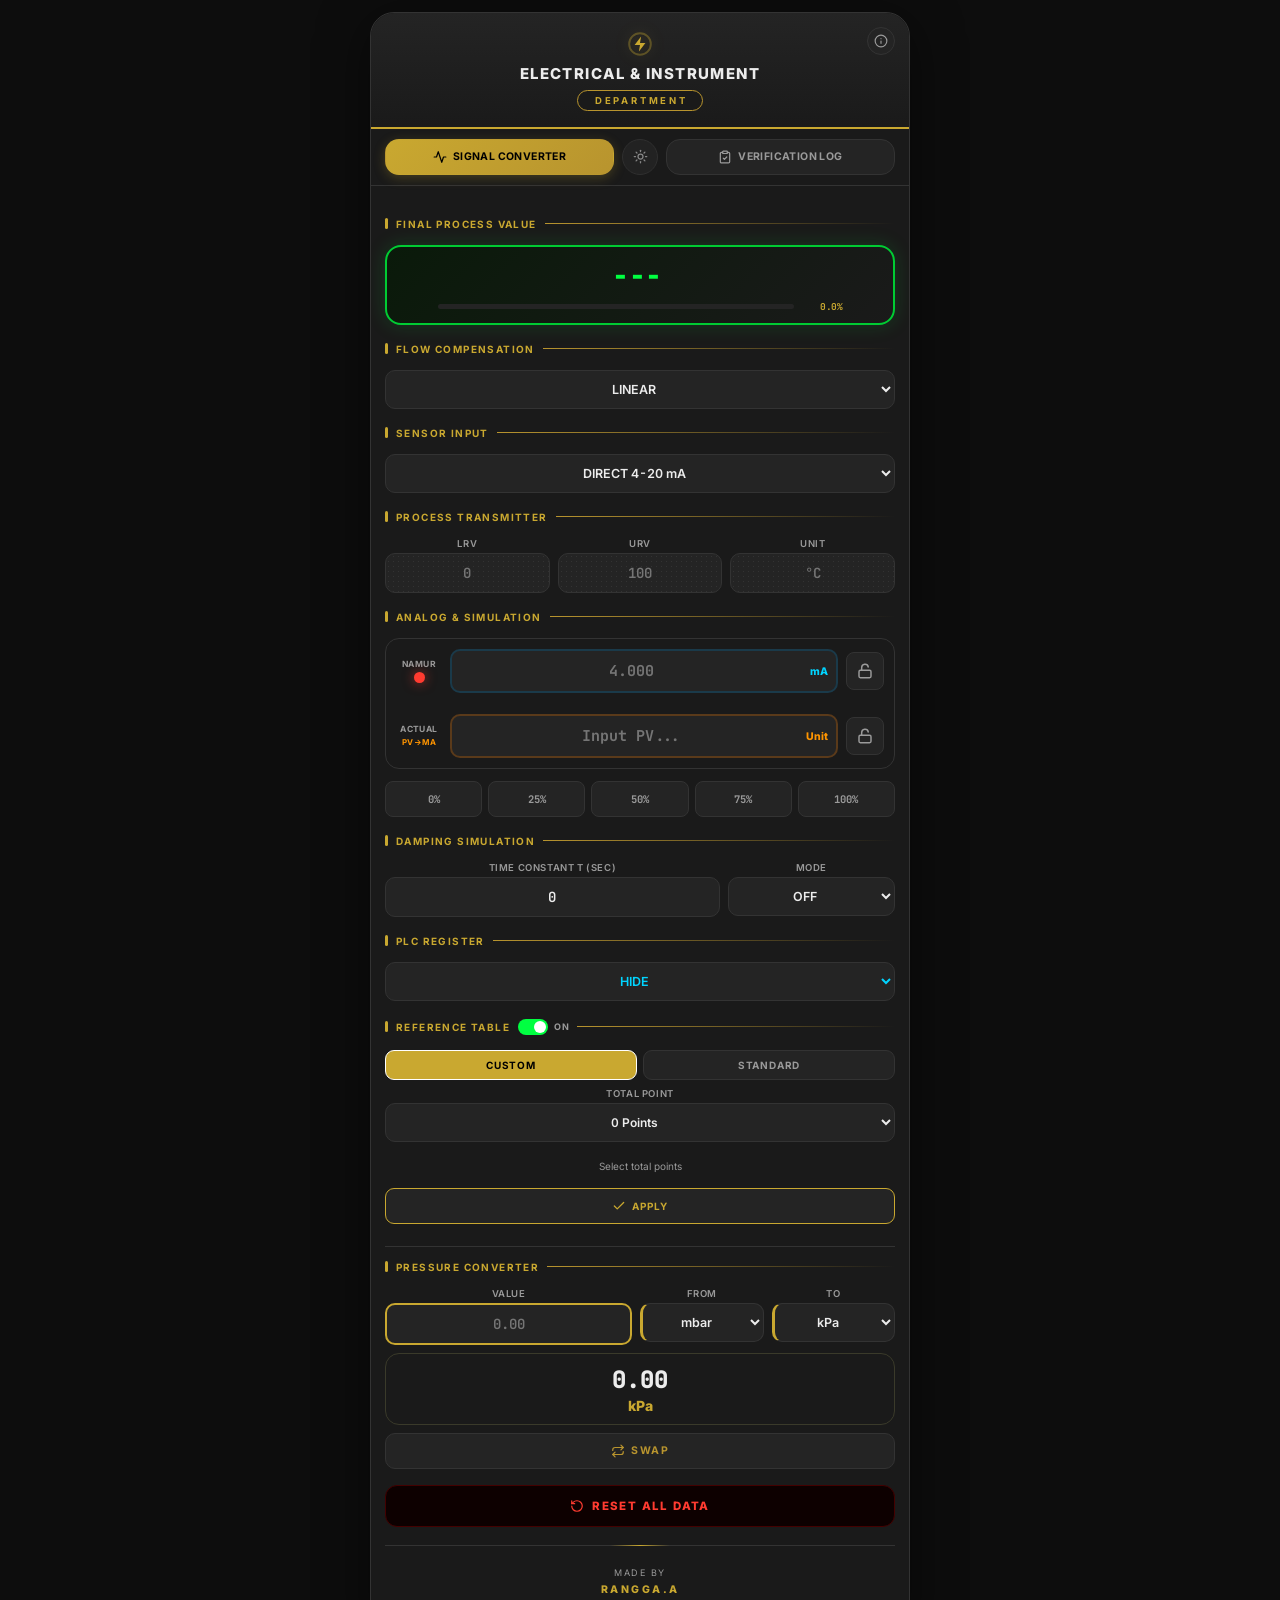
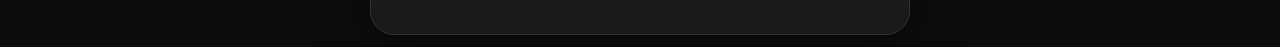
==== commit 54fbaf6c: "Repair Signal Converter And Verification Log" ====
--- a/index.html
+++ b/index.html
@@ -279,26 +279,46 @@
         </div>
         <div id="rangeError" class="calc-error-msg">LRV must be less than URV!</div>
         
-        <!-- ADC/DAC INFO - Compact -->
-        <div id="adcDacInfoBox" style="display:none;margin-top:8px;background:var(--card);border:1px solid #1a332a;border-radius:12px;padding:10px;text-align:center;">
-            <div style="display:flex;gap:8px;">
-                <div style="flex:1;text-align:center;">
-                    <div style="font-size:8.5px;color:var(--green);letter-spacing:0.8px;font-weight:700;">ADC 24-BIT</div>
-                    <div style="font-family:var(--font-mono);font-variant-numeric:tabular-nums;font-size:12.5px;color:var(--green);font-weight:700;margin:2px 0;" id="adcValueDisplay">---</div>
-                    <div style="font-size:8px;color:var(--text3);">0–16.7M</div>
-                </div>
-                <div style="width:1px;background:var(--border2);"></div>
-                <div style="flex:1;text-align:center;">
-                    <div style="font-size:8.5px;color:var(--blue);letter-spacing:0.8px;font-weight:700;">DAC 16-BIT</div>
-                    <div style="font-family:var(--font-mono);font-variant-numeric:tabular-nums;font-size:12.5px;color:var(--blue);font-weight:700;margin:2px 0;" id="dacValueDisplay">---</div>
-                    <div style="font-size:8px;color:var(--text3);">0–65K</div>
-                </div>
-                <div style="width:1px;background:var(--border2);"></div>
-                <div style="flex:1;text-align:center;">
-                    <div style="font-size:8.5px;color:var(--gold);letter-spacing:0.8px;font-weight:700;">DAC OUT</div>
-                    <div style="font-family:var(--font-mono);font-variant-numeric:tabular-nums;font-size:12.5px;color:var(--gold);font-weight:700;margin:2px 0;" id="dacMaDisplay">---</div>
-                    <div style="font-size:8px;color:var(--text3);">4–20 mA</div>
-                </div>
+        <!-- ADC -> MCU (HART) -> DAC -> LOOP OUT -->
+        <div id="adcDacInfoBox" style="display:none;margin-top:8px;background:var(--card);border:1px solid #1a332a;border-radius:12px;padding:10px 6px 8px;text-align:center;">
+            <div style="display:flex;align-items:center;gap:4px;">
+                <div style="flex:1;min-width:0;">
+                    <div style="font-size:8px;color:var(--green);font-weight:700;">ADC 24B</div>
+                    <div style="font-family:var(--font-mono);font-variant-numeric:tabular-nums;font-size:11px;color:var(--green);font-weight:700;margin:2px 0;" id="adcValueDisplay">---</div>
+                    <div style="font-size:7.5px;color:var(--text3);">0–16.7M</div>
+                </div>
+                <span style="color:var(--text3);font-size:11px;flex-shrink:0;">→</span>
+                <div style="flex:1.15;min-width:0;">
+                    <div style="display:inline-flex;align-items:center;justify-content:center;gap:3px;font-size:8px;color:var(--orange);font-weight:700;">
+                        <span>MCU</span>
+                        <span style="display:inline-flex;align-items:center;gap:2px;padding:1px 4px;border-radius:4px;border:1px solid rgba(0,212,255,0.45);background:rgba(0,212,255,0.08);color:var(--blue);font-size:6.8px;font-weight:800;letter-spacing:0.4px;" title="HART FSK Bell 202">
+                            <svg width="10" height="8" viewBox="0 0 16 10" fill="none" stroke="currentColor" stroke-width="1.8" stroke-linecap="round" stroke-linejoin="round">
+                                <path d="M1 5c1.5-4 3-4 4.5 0s3 4 4.5 0 3-4 5 0"/>
+                            </svg>
+                            HART
+                        </span>
+                    </div>
+                    <div style="font-family:var(--font-mono);font-variant-numeric:tabular-nums;font-size:11px;color:var(--orange);font-weight:700;margin:2px 0;" id="mcuValueDisplay">---</div>
+                    <div style="font-size:7.5px;color:var(--text3);" id="mcuSubDisplay">Linear+Scale</div>
+                </div>
+                <span style="color:var(--text3);font-size:11px;flex-shrink:0;">→</span>
+                <div style="flex:1;min-width:0;">
+                    <div style="font-size:8px;color:var(--blue);font-weight:700;">DAC 16B</div>
+                    <div style="font-family:var(--font-mono);font-variant-numeric:tabular-nums;font-size:11px;color:var(--blue);font-weight:700;margin:2px 0;" id="dacValueDisplay">---</div>
+                    <div style="font-size:7.5px;color:var(--text3);">0–65K</div>
+                </div>
+                <span style="color:var(--text3);font-size:11px;flex-shrink:0;">→</span>
+                <div style="flex:1;min-width:0;">
+                    <div style="font-size:8px;color:var(--gold);font-weight:700;">LOOP OUT</div>
+                    <div style="font-family:var(--font-mono);font-variant-numeric:tabular-nums;font-size:11px;color:var(--gold);font-weight:700;margin:2px 0;" id="dacMaDisplay">---</div>
+                    <div style="font-size:7.5px;color:var(--text3);">4–20 mA</div>
+                </div>
+            </div>
+            <div style="margin-top:7px;padding-top:6px;border-top:1px dashed var(--border2);display:flex;align-items:center;justify-content:center;gap:5px;font-family:var(--font-mono);font-variant-numeric:tabular-nums;font-size:8.5px;color:var(--blue);">
+                <svg width="12" height="9" viewBox="0 0 16 10" fill="none" stroke="currentColor" stroke-width="1.8" stroke-linecap="round">
+                    <path d="M1 5c1.5-4 3-4 4.5 0s3 4 4.5 0 3-4 5 0"/>
+                </svg>
+                <span id="hartInfoLine">HART FSK (1200/2200 Hz) ← MCU → Loop</span>
             </div>
         </div>
 
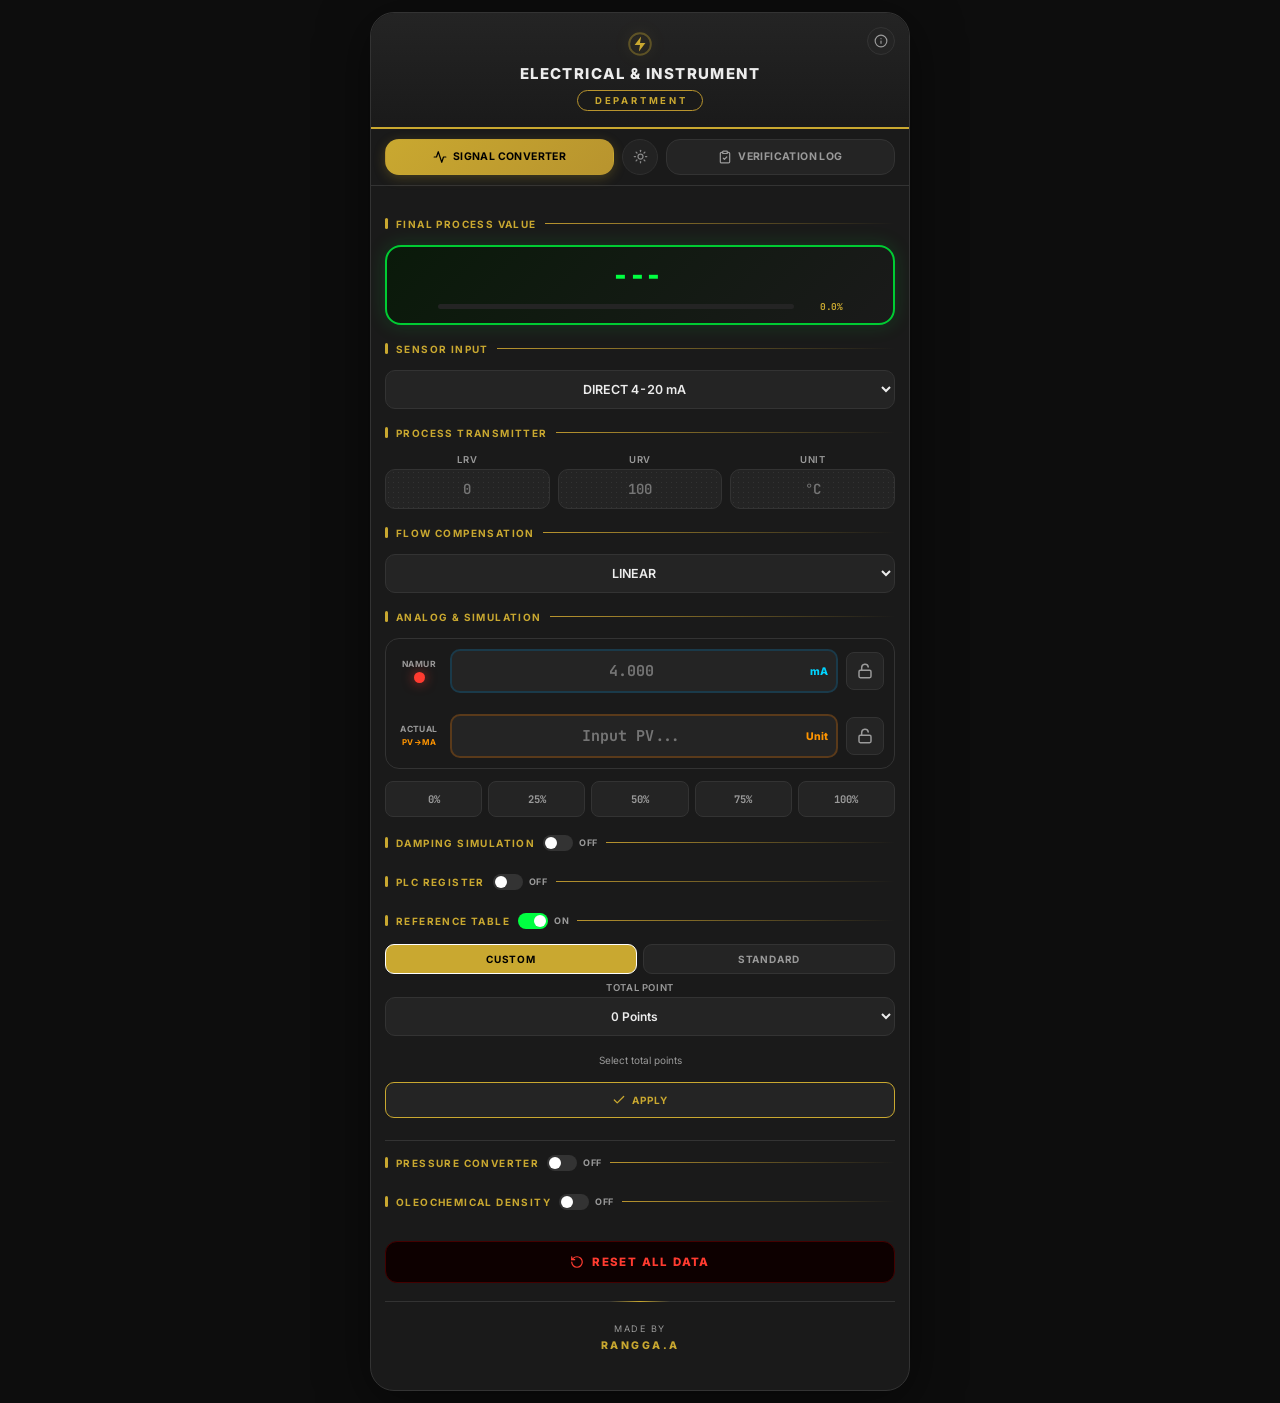
==== commit 75948ea8: "Upgrade Signal Converter And Verification Log" ====
--- a/index.html
+++ b/index.html
@@ -72,6 +72,7 @@
 
     <!-- TAB CALC -->
     <div class="tab-content active" id="tab-calc">
+        <!-- 1. FINAL PROCESS VALUE -->
         <div class="calc-section-title">Final Process Value</div>
         <div class="calc-res-box" id="resBox">
             <div style="font-size:28px;font-weight:800;">
@@ -113,6 +114,144 @@
             </div>
         </div>
 
+        <!-- 2. SENSOR INPUT -->
+        <div class="calc-section-title">Sensor Input</div>
+        <select id="sm" onchange="calcTglS()" class="calc-select">
+            <option value="ma">DIRECT 4-20 mA</option>
+            <option value="ma-rev">REVERSE 20-4 mA</option>
+            <option value="pt">RTD PT100 IEC 60751</option>
+            <option value="tk">TC TYPE K NIST</option>
+            <option value="ts">TC TYPE S NIST</option>
+            <option value="tj">TC TYPE J NIST</option>
+        </select>
+        <div id="cjcBox" style="display:none;margin:8px 0">
+            <div class="calc-row">
+                <div class="calc-col">
+                    <label class="calc-label">CJC Temp (°C)</label>
+                    <input type="text" id="cjcTemp" value="25" oninput="calcSanitizeInput(this);calcOnCjcChange()" placeholder="25" lang="en" inputmode="decimal" autocomplete="off" autocorrect="off" spellcheck="false" class="calc-input">
+                </div>
+            </div>
+        </div>
+        <div id="leadOhmBox" style="display:none;margin:8px 0">
+            <div class="calc-row">
+                <div class="calc-col">
+                    <label class="calc-label">Lead Resistance (Ω)</label>
+                    <input type="text" id="leadOhm" value="0" oninput="calcSanitizeInput(this);calcOnCjcChange()" placeholder="0" lang="en" inputmode="decimal" autocomplete="off" autocorrect="off" spellcheck="false" class="calc-input">
+                </div>
+            </div>
+        </div>
+        
+        <!-- CALIBRATION BOX -->
+        <div id="calibBox" style="display:none;margin:8px 0 4px 0;background:var(--card);border:1px solid var(--border2);border-radius:12px;padding:12px;">
+            <label class="calc-label" style="margin-bottom:6px;text-align:center;">
+                Calibration: <span id="calibUnitLabel" style="color:var(--gold);">Unit</span>
+            </label>
+            
+            <div style="display:flex;gap:6px;margin-bottom:8px;">
+                <button type="button" id="calibModeTarget" class="ref-mode-btn active" onclick="calcSetCalibMode('target')" style="font-size:10px;padding:7px;">TARGET °C</button>
+                <button type="button" id="calibModeSensor" class="ref-mode-btn" onclick="calcSetCalibMode('sensor')" style="font-size:10px;padding:7px;">SENSOR mV</button>
+            </div>
+            
+            <div id="calibTargetMode">
+                <div class="calc-row" style="margin-top:6px;margin-bottom:0;">
+                    <div class="calc-col">
+                        <label class="calc-label">Target (°C)</label>
+                        <input type="text" id="calibTarget" placeholder="Target..." oninput="calcSanitizeInput(this);calcCalibToRaw()" lang="en" inputmode="decimal" autocomplete="off" autocorrect="off" spellcheck="false" class="calc-input">
+                    </div>
+                    <div class="calc-col">
+                        <label class="calc-label">Raw Output</label>
+                        <input type="text" id="calibRawOut" placeholder="--" disabled style="color:var(--blue);font-weight:bold;border-color:#1a3a4a;" class="calc-input">
+                    </div>
+                </div>
+                <div style="text-align:center;font-size:9.5px;color:var(--text3);margin-top:6px;" id="sensorRangeDisplay"></div>
+            </div>
+            
+            <div id="calibSensorMode" style="display:none;">
+                <div class="calc-row" style="margin-top:6px;margin-bottom:0;">
+                    <div class="calc-col">
+                        <label class="calc-label" id="calibSensorInputLabel">Sensor (mV)</label>
+                        <input type="text" id="calibSensorMv" placeholder="mV..." oninput="calcSanitizeInput(this);calcMvToTarget()" lang="en" inputmode="decimal" autocomplete="off" autocorrect="off" spellcheck="false" class="calc-input">
+                    </div>
+                    <div class="calc-col">
+                        <label class="calc-label">Temp Result</label>
+                        <input type="text" id="calibTempOut" placeholder="--" disabled style="color:var(--green);font-weight:bold;border-color:#1a3a2a;" class="calc-input">
+                    </div>
+                </div>
+                <div style="text-align:center;font-size:9.5px;color:var(--text3);margin-top:6px;" id="sensorRangeDisplay2"></div>
+            </div>
+            
+            <div style="text-align:center;margin-top:8px;">
+                <button type="button" class="custom-apply-btn" onclick="calcApplyCalib()">
+                    <svg width="14" height="14" viewBox="0 0 24 24" fill="none" stroke="currentColor" stroke-width="2.2" stroke-linecap="round" stroke-linejoin="round">
+                        <polyline points="20 6 9 17 4 12"/>
+                    </svg>
+                    <span>APPLY TO SENSOR INPUT</span>
+                </button>
+            </div>
+        </div>
+
+        <!-- 3. PROCESS TRANSMITTER -->
+        <div class="calc-section-title">Process Transmitter</div>
+        <div class="calc-row">
+            <div class="calc-col">
+                <label class="calc-label">LRV</label>
+                <input type="text" id="lrv" class="calc-input calc-dot-bg" oninput="calcSanitizeInput(this);calcOnParamChange()" placeholder="0" lang="en" inputmode="decimal" autocomplete="off" autocorrect="off" spellcheck="false">
+            </div>
+            <div class="calc-col">
+                <label class="calc-label">URV</label>
+                <input type="text" id="urv" class="calc-input calc-dot-bg" oninput="calcSanitizeInput(this);calcOnParamChange()" placeholder="100" lang="en" inputmode="decimal" autocomplete="off" autocorrect="off" spellcheck="false">
+            </div>
+            <div class="calc-col">
+                <label class="calc-label">UNIT</label>
+                <input type="text" id="unit" class="calc-input calc-dot-bg" oninput="calcOnParamChange()" placeholder="°C" maxlength="8">
+            </div>
+        </div>
+        <div id="rangeError" class="calc-error-msg">LRV must be less than URV!</div>
+        
+        <!-- ADC -> MCU (HART) -> DAC -> LOOP OUT -->
+        <div id="adcDacInfoBox" style="display:none;margin-top:8px;background:var(--card);border:1px solid #1a332a;border-radius:12px;padding:10px 6px 8px;text-align:center;">
+            <div style="display:flex;align-items:center;gap:4px;">
+                <div style="flex:1;min-width:0;">
+                    <div style="font-size:8px;color:var(--green);font-weight:700;">ADC 24B</div>
+                    <div style="font-family:var(--font-mono);font-variant-numeric:tabular-nums;font-size:11px;color:var(--green);font-weight:700;margin:2px 0;" id="adcValueDisplay">---</div>
+                    <div style="font-size:7.5px;color:var(--text3);">0–16.7M</div>
+                </div>
+                <span style="color:var(--text3);font-size:11px;flex-shrink:0;">→</span>
+                <div style="flex:1.15;min-width:0;">
+                    <div style="display:inline-flex;align-items:center;justify-content:center;gap:3px;font-size:8px;color:var(--orange);font-weight:700;">
+                        <span>MCU</span>
+                        <span style="display:inline-flex;align-items:center;gap:2px;padding:1px 4px;border-radius:4px;border:1px solid rgba(0,212,255,0.45);background:rgba(0,212,255,0.08);color:var(--blue);font-size:6.8px;font-weight:800;letter-spacing:0.4px;" title="HART FSK Bell 202">
+                            <svg width="10" height="8" viewBox="0 0 16 10" fill="none" stroke="currentColor" stroke-width="1.8" stroke-linecap="round" stroke-linejoin="round">
+                                <path d="M1 5c1.5-4 3-4 4.5 0s3 4 4.5 0 3-4 5 0"/>
+                            </svg>
+                            HART
+                        </span>
+                    </div>
+                    <div style="font-family:var(--font-mono);font-variant-numeric:tabular-nums;font-size:11px;color:var(--orange);font-weight:700;margin:2px 0;" id="mcuValueDisplay">---</div>
+                    <div style="font-size:7.5px;color:var(--text3);" id="mcuSubDisplay">Linear+Scale</div>
+                </div>
+                <span style="color:var(--text3);font-size:11px;flex-shrink:0;">→</span>
+                <div style="flex:1;min-width:0;">
+                    <div style="font-size:8px;color:var(--blue);font-weight:700;">DAC 16B</div>
+                    <div style="font-family:var(--font-mono);font-variant-numeric:tabular-nums;font-size:11px;color:var(--blue);font-weight:700;margin:2px 0;" id="dacValueDisplay">---</div>
+                    <div style="font-size:7.5px;color:var(--text3);">0–65K</div>
+                </div>
+                <span style="color:var(--text3);font-size:11px;flex-shrink:0;">→</span>
+                <div style="flex:1;min-width:0;">
+                    <div style="font-size:8px;color:var(--gold);font-weight:700;">LOOP OUT</div>
+                    <div style="font-family:var(--font-mono);font-variant-numeric:tabular-nums;font-size:11px;color:var(--gold);font-weight:700;margin:2px 0;" id="dacMaDisplay">---</div>
+                    <div style="font-size:7.5px;color:var(--text3);">4–20 mA</div>
+                </div>
+            </div>
+            <div style="margin-top:7px;padding-top:6px;border-top:1px dashed var(--border2);display:flex;align-items:center;justify-content:center;gap:5px;font-family:var(--font-mono);font-variant-numeric:tabular-nums;font-size:8.5px;color:var(--blue);">
+                <svg width="12" height="9" viewBox="0 0 16 10" fill="none" stroke="currentColor" stroke-width="1.8" stroke-linecap="round">
+                    <path d="M1 5c1.5-4 3-4 4.5 0s3 4 4.5 0 3-4 5 0"/>
+                </svg>
+                <span id="hartInfoLine">HART FSK (1200/2200 Hz) ← MCU → Loop</span>
+            </div>
+        </div>
+
+        <!-- 4. FLOW COMPENSATION -->
         <div class="calc-section-title">Flow Compensation</div>
         <select id="fm" onchange="calcTglF()" class="calc-select">
             <option value="ln">LINEAR</option>
@@ -187,141 +326,7 @@
             </div>
         </div>
 
-        <div class="calc-section-title">Sensor Input</div>
-        <select id="sm" onchange="calcTglS()" class="calc-select">
-            <option value="ma">DIRECT 4-20 mA</option>
-            <option value="ma-rev">REVERSE 20-4 mA</option>
-            <option value="pt">RTD PT100 IEC 60751</option>
-            <option value="tk">TC TYPE K NIST</option>
-            <option value="ts">TC TYPE S NIST</option>
-            <option value="tj">TC TYPE J NIST</option>
-        </select>
-        <div id="cjcBox" style="display:none;margin:8px 0">
-            <div class="calc-row">
-                <div class="calc-col">
-                    <label class="calc-label">CJC Temp (°C)</label>
-                    <input type="text" id="cjcTemp" value="25" oninput="calcSanitizeInput(this);calcOnCjcChange()" placeholder="25" lang="en" inputmode="decimal" autocomplete="off" autocorrect="off" spellcheck="false" class="calc-input">
-                </div>
-            </div>
-        </div>
-        <div id="leadOhmBox" style="display:none;margin:8px 0">
-            <div class="calc-row">
-                <div class="calc-col">
-                    <label class="calc-label">Lead Resistance (Ω)</label>
-                    <input type="text" id="leadOhm" value="0" oninput="calcSanitizeInput(this);calcOnCjcChange()" placeholder="0" lang="en" inputmode="decimal" autocomplete="off" autocorrect="off" spellcheck="false" class="calc-input">
-                </div>
-            </div>
-        </div>
-        
-        <!-- CALIBRATION BOX -->
-        <div id="calibBox" style="display:none;margin:8px 0 4px 0;background:var(--card);border:1px solid var(--border2);border-radius:12px;padding:12px;">
-            <label class="calc-label" style="margin-bottom:6px;text-align:center;">
-                Calibration: <span id="calibUnitLabel" style="color:var(--gold);">Unit</span>
-            </label>
-            
-            <div style="display:flex;gap:6px;margin-bottom:8px;">
-                <button type="button" id="calibModeTarget" class="ref-mode-btn active" onclick="calcSetCalibMode('target')" style="font-size:10px;padding:7px;">TARGET °C</button>
-                <button type="button" id="calibModeSensor" class="ref-mode-btn" onclick="calcSetCalibMode('sensor')" style="font-size:10px;padding:7px;">SENSOR mV</button>
-            </div>
-            
-            <div id="calibTargetMode">
-                <div class="calc-row" style="margin-top:6px;margin-bottom:0;">
-                    <div class="calc-col">
-                        <label class="calc-label">Target (°C)</label>
-                        <input type="text" id="calibTarget" placeholder="Target..." oninput="calcSanitizeInput(this);calcCalibToRaw()" lang="en" inputmode="decimal" autocomplete="off" autocorrect="off" spellcheck="false" class="calc-input">
-                    </div>
-                    <div class="calc-col">
-                        <label class="calc-label">Raw Output</label>
-                        <input type="text" id="calibRawOut" placeholder="--" disabled style="color:var(--blue);font-weight:bold;border-color:#1a3a4a;" class="calc-input">
-                    </div>
-                </div>
-                <div style="text-align:center;font-size:9.5px;color:var(--text3);margin-top:6px;" id="sensorRangeDisplay"></div>
-            </div>
-            
-            <div id="calibSensorMode" style="display:none;">
-                <div class="calc-row" style="margin-top:6px;margin-bottom:0;">
-                    <div class="calc-col">
-                        <label class="calc-label" id="calibSensorInputLabel">Sensor (mV)</label>
-                        <input type="text" id="calibSensorMv" placeholder="mV..." oninput="calcSanitizeInput(this);calcMvToTarget()" lang="en" inputmode="decimal" autocomplete="off" autocorrect="off" spellcheck="false" class="calc-input">
-                    </div>
-                    <div class="calc-col">
-                        <label class="calc-label">Temp Result</label>
-                        <input type="text" id="calibTempOut" placeholder="--" disabled style="color:var(--green);font-weight:bold;border-color:#1a3a2a;" class="calc-input">
-                    </div>
-                </div>
-                <div style="text-align:center;font-size:9.5px;color:var(--text3);margin-top:6px;" id="sensorRangeDisplay2"></div>
-            </div>
-            
-            <div style="text-align:center;margin-top:8px;">
-                <button type="button" class="custom-apply-btn" onclick="calcApplyCalib()">
-                    <svg width="14" height="14" viewBox="0 0 24 24" fill="none" stroke="currentColor" stroke-width="2.2" stroke-linecap="round" stroke-linejoin="round">
-                        <polyline points="20 6 9 17 4 12"/>
-                    </svg>
-                    <span>APPLY TO SENSOR INPUT</span>
-                </button>
-            </div>
-        </div>
-
-        <div class="calc-section-title">Process Transmitter</div>
-        <div class="calc-row">
-            <div class="calc-col">
-                <label class="calc-label">LRV</label>
-                <input type="text" id="lrv" class="calc-input calc-dot-bg" oninput="calcSanitizeInput(this);calcOnParamChange()" placeholder="0" lang="en" inputmode="decimal" autocomplete="off" autocorrect="off" spellcheck="false">
-            </div>
-            <div class="calc-col">
-                <label class="calc-label">URV</label>
-                <input type="text" id="urv" class="calc-input calc-dot-bg" oninput="calcSanitizeInput(this);calcOnParamChange()" placeholder="100" lang="en" inputmode="decimal" autocomplete="off" autocorrect="off" spellcheck="false">
-            </div>
-            <div class="calc-col">
-                <label class="calc-label">UNIT</label>
-                <input type="text" id="unit" class="calc-input calc-dot-bg" oninput="calcOnParamChange()" placeholder="°C" maxlength="8">
-            </div>
-        </div>
-        <div id="rangeError" class="calc-error-msg">LRV must be less than URV!</div>
-        
-        <!-- ADC -> MCU (HART) -> DAC -> LOOP OUT -->
-        <div id="adcDacInfoBox" style="display:none;margin-top:8px;background:var(--card);border:1px solid #1a332a;border-radius:12px;padding:10px 6px 8px;text-align:center;">
-            <div style="display:flex;align-items:center;gap:4px;">
-                <div style="flex:1;min-width:0;">
-                    <div style="font-size:8px;color:var(--green);font-weight:700;">ADC 24B</div>
-                    <div style="font-family:var(--font-mono);font-variant-numeric:tabular-nums;font-size:11px;color:var(--green);font-weight:700;margin:2px 0;" id="adcValueDisplay">---</div>
-                    <div style="font-size:7.5px;color:var(--text3);">0–16.7M</div>
-                </div>
-                <span style="color:var(--text3);font-size:11px;flex-shrink:0;">→</span>
-                <div style="flex:1.15;min-width:0;">
-                    <div style="display:inline-flex;align-items:center;justify-content:center;gap:3px;font-size:8px;color:var(--orange);font-weight:700;">
-                        <span>MCU</span>
-                        <span style="display:inline-flex;align-items:center;gap:2px;padding:1px 4px;border-radius:4px;border:1px solid rgba(0,212,255,0.45);background:rgba(0,212,255,0.08);color:var(--blue);font-size:6.8px;font-weight:800;letter-spacing:0.4px;" title="HART FSK Bell 202">
-                            <svg width="10" height="8" viewBox="0 0 16 10" fill="none" stroke="currentColor" stroke-width="1.8" stroke-linecap="round" stroke-linejoin="round">
-                                <path d="M1 5c1.5-4 3-4 4.5 0s3 4 4.5 0 3-4 5 0"/>
-                            </svg>
-                            HART
-                        </span>
-                    </div>
-                    <div style="font-family:var(--font-mono);font-variant-numeric:tabular-nums;font-size:11px;color:var(--orange);font-weight:700;margin:2px 0;" id="mcuValueDisplay">---</div>
-                    <div style="font-size:7.5px;color:var(--text3);" id="mcuSubDisplay">Linear+Scale</div>
-                </div>
-                <span style="color:var(--text3);font-size:11px;flex-shrink:0;">→</span>
-                <div style="flex:1;min-width:0;">
-                    <div style="font-size:8px;color:var(--blue);font-weight:700;">DAC 16B</div>
-                    <div style="font-family:var(--font-mono);font-variant-numeric:tabular-nums;font-size:11px;color:var(--blue);font-weight:700;margin:2px 0;" id="dacValueDisplay">---</div>
-                    <div style="font-size:7.5px;color:var(--text3);">0–65K</div>
-                </div>
-                <span style="color:var(--text3);font-size:11px;flex-shrink:0;">→</span>
-                <div style="flex:1;min-width:0;">
-                    <div style="font-size:8px;color:var(--gold);font-weight:700;">LOOP OUT</div>
-                    <div style="font-family:var(--font-mono);font-variant-numeric:tabular-nums;font-size:11px;color:var(--gold);font-weight:700;margin:2px 0;" id="dacMaDisplay">---</div>
-                    <div style="font-size:7.5px;color:var(--text3);">4–20 mA</div>
-                </div>
-            </div>
-            <div style="margin-top:7px;padding-top:6px;border-top:1px dashed var(--border2);display:flex;align-items:center;justify-content:center;gap:5px;font-family:var(--font-mono);font-variant-numeric:tabular-nums;font-size:8.5px;color:var(--blue);">
-                <svg width="12" height="9" viewBox="0 0 16 10" fill="none" stroke="currentColor" stroke-width="1.8" stroke-linecap="round">
-                    <path d="M1 5c1.5-4 3-4 4.5 0s3 4 4.5 0 3-4 5 0"/>
-                </svg>
-                <span id="hartInfoLine">HART FSK (1200/2200 Hz) ← MCU → Loop</span>
-            </div>
-        </div>
-
+        <!-- 5. ANALOG & SIMULATION -->
         <div class="calc-section-title">Analog &amp; Simulation</div>
         <div class="calc-sim-box">
             <div class="calc-sim-row calc-sim-row-top">
@@ -350,36 +355,51 @@
         </div>
         <div class="calc-btn-grid" id="btnGrid"></div>
 
-        <div class="calc-section-title">Damping Simulation</div>
-        <div class="calc-row">
-            <div class="calc-col-2">
-                <label class="calc-label">Time Constant τ (sec)</label>
-                <input type="text" id="damping" value="0" oninput="calcSanitizeInput(this);calcOnParamChange()" placeholder="0 = instant" min="0" max="60" step="0.1" lang="en" inputmode="decimal" autocomplete="off" autocorrect="off" spellcheck="false" class="calc-input">
-            </div>
-            <div class="calc-col">
-                <label class="calc-label">Mode</label>
-                <select id="dampingMode" onchange="calcResetDamping()" class="calc-select">
-                    <option value="off">OFF</option>
-                    <option value="on">ON</option>
-                </select>
-            </div>
-        </div>
-
-        <div class="calc-section-title">PLC Register</div>
-        <select id="pb" onchange="calcTglP()" class="calc-select" style="color:var(--blue)">
-            <option value="hi">HIDE</option>
-            <option value="27648">SIEMENS S7</option>
-            <option value="32767">ALLEN BRADLEY</option>
-            <option value="4000">MITSUBISHI FX</option>
-            <option value="abraw">AB RAW 3277-16383</option>
-        </select>
-        <div id="pp" class="calc-plc-panel">
-            <div id="pr" class="calc-plc-val">0</div>
-            <div style="font-size:9.5px;color:var(--text3);margin-top:4px;" id="plcRangeDisplay"></div>
-            <label style="font-size:9px;color:var(--text3);letter-spacing:0.8px;display:block;margin-top:2px;">RAW INTEGER REGISTER</label>
-        </div>
-
-        <!-- REFERENCE TABLE -->
+        <!-- 6. DAMPING SIMULATION (TOGGLE) -->
+        <div class="calc-section-title">
+            Damping Simulation
+            <label class="calc-toggle-mini calc-toggle-off" id="dampingToggle" onclick="toggleDampingPanel()">
+                <span class="calc-toggle-track-mini"></span>
+                <span style="font-size:9px;color:var(--text3);letter-spacing:0.6px" id="dampingToggleLabel">OFF</span>
+            </label>
+        </div>
+        <div id="dampingContent" style="display:none;">
+            <div class="calc-row">
+                <div class="calc-col">
+                    <label class="calc-label">Time Constant τ (sec)</label>
+                    <input type="text" id="damping" value="0" oninput="calcSanitizeInput(this);calcOnParamChange()" placeholder="0 = instant" min="0" max="60" step="0.1" lang="en" inputmode="decimal" autocomplete="off" autocorrect="off" spellcheck="false" class="calc-input">
+                </div>
+            </div>
+            <select id="dampingMode" onchange="calcResetDamping()" style="display:none;">
+                <option value="off">OFF</option>
+                <option value="on">ON</option>
+            </select>
+        </div>
+
+        <!-- 7. PLC REGISTER (TOGGLE) -->
+        <div class="calc-section-title">
+            PLC Register
+            <label class="calc-toggle-mini calc-toggle-off" id="plcToggle" onclick="togglePlcPanel()">
+                <span class="calc-toggle-track-mini"></span>
+                <span style="font-size:9px;color:var(--text3);letter-spacing:0.6px" id="plcToggleLabel">OFF</span>
+            </label>
+        </div>
+        <div id="plcContent" style="display:none;">
+            <select id="pb" onchange="onPlcSelectChange()" class="calc-select" style="color:var(--blue);margin-bottom:8px;">
+                <option value="hi">HIDE</option>
+                <option value="27648">SIEMENS S7</option>
+                <option value="32767">ALLEN BRADLEY</option>
+                <option value="4000">MITSUBISHI FX</option>
+                <option value="abraw">AB RAW 3277-16383</option>
+            </select>
+            <div id="pp" class="calc-plc-panel">
+                <div id="pr" class="calc-plc-val">0</div>
+                <div style="font-size:9.5px;color:var(--text3);margin-top:4px;" id="plcRangeDisplay"></div>
+                <label style="font-size:9px;color:var(--text3);letter-spacing:0.8px;display:block;margin-top:2px;">RAW INTEGER REGISTER</label>
+            </div>
+        </div>
+
+        <!-- 8. REFERENCE TABLE (TOGGLE) -->
         <div class="calc-section-title">
             Reference Table 
             <label class="calc-toggle-mini" id="refTableToggle" onclick="calcToggleRefTable()">
@@ -428,61 +448,122 @@
             </div>
         </div>
 
-        <!-- PRESSURE CONVERTER -->
+        <!-- 9. TOOLS: PRESSURE CONVERTER (TOGGLE) -->
         <hr class="conv-divider">
-        <div class="calc-section-title" style="margin-top:0;">Pressure Converter</div>
-        <div class="calc-row">
-            <div class="calc-col-2">
-                <label class="calc-label">VALUE</label>
-                <input type="text" id="convInput" oninput="convertUnit()" placeholder="0.00" lang="en" inputmode="decimal" class="calc-input" style="border:2px solid var(--gold);">
-            </div>
-            <div class="calc-col">
-                <label class="calc-label">FROM</label>
-                <select id="convFrom" onchange="convertUnit()" class="calc-select" style="border-left:3px solid var(--gold);">
-                    <option value="bar">bar</option>
-                    <option value="mbar" selected>mbar</option>
-                    <option value="kPa">kPa</option>
-                    <option value="Pa">Pa</option>
-                    <option value="MPa">MPa</option>
-                    <option value="psi">psi</option>
-                    <option value="mmHg">mmHg</option>
-                    <option value="mmH2O">mmH₂O</option>
-                    <option value="inH2O">inH₂O</option>
-                    <option value="kgcm2">kg/cm²</option>
-                    <option value="atm">atm</option>
-                </select>
-            </div>
-            <div class="calc-col">
-                <label class="calc-label">TO</label>
-                <select id="convTo" onchange="convertUnit()" class="calc-select" style="border-left:3px solid var(--gold);">
-                    <option value="kPa">kPa</option>
-                    <option value="bar">bar</option>
-                    <option value="mbar">mbar</option>
-                    <option value="Pa">Pa</option>
-                    <option value="MPa">MPa</option>
-                    <option value="psi">psi</option>
-                    <option value="mmHg">mmHg</option>
-                    <option value="mmH2O">mmH₂O</option>
-                    <option value="inH2O">inH₂O</option>
-                    <option value="kgcm2">kg/cm²</option>
-                    <option value="atm">atm</option>
-                </select>
-            </div>
-        </div>
-        <div class="conv-result-box" id="convResultBox">
-            <span id="convResult" style="font-size:24px;">0.00</span>
-            <span id="convToUnit" style="font-family:var(--font-sans);font-size:14px;color:var(--gold);margin-top:2px;">kPa</span>
-        </div>
-        <div style="display:flex; gap:8px; margin-top:8px;">
-            <button class="conv-btn-swap" onclick="swapConvUnit()">
-                <svg width="14" height="14" viewBox="0 0 24 24" fill="none" stroke="currentColor" stroke-width="2.1" stroke-linecap="round" stroke-linejoin="round">
-                    <path d="m17 2 4 4-4 4"/>
-                    <path d="M3 11v-1a4 4 0 0 1 4-4h14"/>
-                    <path d="m7 22-4-4 4-4"/>
-                    <path d="M21 13v1a4 4 0 0 1-4 4H3"/>
-                </svg>
-                <span>SWAP</span>
-            </button>
+        <div class="calc-section-title" style="margin-top:0;">
+            Pressure Converter
+            <label class="calc-toggle-mini calc-toggle-off" id="convToggle" onclick="togglePressurePanel()">
+                <span class="calc-toggle-track-mini"></span>
+                <span style="font-size:9px;color:var(--text3);letter-spacing:0.6px" id="convToggleLabel">OFF</span>
+            </label>
+        </div>
+        <div id="convContent" style="display:none;">
+            <div class="calc-row">
+                <div class="calc-col-2">
+                    <label class="calc-label">VALUE</label>
+                    <input type="text" id="convInput" oninput="convertUnit()" placeholder="0.00" lang="en" inputmode="decimal" class="calc-input" style="border:2px solid var(--gold);">
+                </div>
+                <div class="calc-col">
+                    <label class="calc-label">FROM</label>
+                    <select id="convFrom" onchange="convertUnit()" class="calc-select" style="border-left:3px solid var(--gold);">
+                        <option value="bar">bar</option>
+                        <option value="mbar" selected>mbar</option>
+                        <option value="kPa">kPa</option>
+                        <option value="Pa">Pa</option>
+                        <option value="MPa">MPa</option>
+                        <option value="psi">psi</option>
+                        <option value="mmHg">mmHg</option>
+                        <option value="mmH2O">mmH₂O</option>
+                        <option value="inH2O">inH₂O</option>
+                        <option value="kgcm2">kg/cm²</option>
+                        <option value="atm">atm</option>
+                    </select>
+                </div>
+                <div class="calc-col">
+                    <label class="calc-label">TO</label>
+                    <select id="convTo" onchange="convertUnit()" class="calc-select" style="border-left:3px solid var(--gold);">
+                        <option value="kPa">kPa</option>
+                        <option value="bar">bar</option>
+                        <option value="mbar">mbar</option>
+                        <option value="Pa">Pa</option>
+                        <option value="MPa">MPa</option>
+                        <option value="psi">psi</option>
+                        <option value="mmHg">mmHg</option>
+                        <option value="mmH2O">mmH₂O</option>
+                        <option value="inH2O">inH₂O</option>
+                        <option value="kgcm2">kg/cm²</option>
+                        <option value="atm">atm</option>
+                    </select>
+                </div>
+            </div>
+            <div class="conv-result-box" id="convResultBox">
+                <span id="convResult" style="font-size:24px;">0.00</span>
+                <span id="convToUnit" style="font-family:var(--font-sans);font-size:14px;color:var(--gold);margin-top:2px;">kPa</span>
+            </div>
+            <div style="display:flex; gap:8px; margin-top:8px;">
+                <button class="conv-btn-swap" onclick="swapConvUnit()">
+                    <svg width="14" height="14" viewBox="0 0 24 24" fill="none" stroke="currentColor" stroke-width="2.1" stroke-linecap="round" stroke-linejoin="round">
+                        <path d="m17 2 4 4-4 4"/>
+                        <path d="M3 11v-1a4 4 0 0 1 4-4h14"/>
+                        <path d="m7 22-4-4 4-4"/>
+                        <path d="M21 13v1a4 4 0 0 1-4 4H3"/>
+                    </svg>
+                    <span>SWAP</span>
+                </button>
+            </div>
+        </div>
+
+        <!-- 10. TOOLS: OLEOCHEMICAL DENSITY (TOGGLE) -->
+        <div class="calc-section-title">
+            Oleochemical Density
+            <label class="calc-toggle-mini calc-toggle-off" id="oleoToggle" onclick="toggleOleoPanel()">
+                <span class="calc-toggle-track-mini"></span>
+                <span style="font-size:9px;color:var(--text3);letter-spacing:0.6px" id="oleoToggleLabel">OFF</span>
+            </label>
+        </div>
+        <div id="oleoContent" style="display:none;">
+            <div class="calc-row">
+                <div class="calc-col">
+                    <label class="calc-label">Product Preset</label>
+                    <select id="oleoPreset" onchange="applyOleoPreset()" class="calc-select">
+                        <option value="custom">CUSTOM INPUT</option>
+                        <option value="cpo">CPO (50°C)</option>
+                        <option value="rbdpo">RBDPO (50°C)</option>
+                        <option value="olein">RBD PALM OLEIN (40°C)</option>
+                        <option value="stearin">RBD PALM STEARIN (60°C)</option>
+                        <option value="cpko">CPKO / PKO (40°C)</option>
+                        <option value="fa">FATTY ACID (50°C)</option>
+                        <option value="fame">FAME / BIODIESEL (40°C)</option>
+                        <option value="falc">FATTY ALCOHOL (40°C)</option>
+                        <option value="glyc">GLYCERINE (20°C)</option>
+                    </select>
+                </div>
+            </div>
+            <div class="calc-row">
+                <div class="calc-col">
+                    <label class="calc-label">REF DENSITY (kg/m³)</label>
+                    <input type="text" id="oleoRhoRef" oninput="calcSanitizeInput(this);convertOleoDensity()" placeholder="891.0" lang="en" inputmode="decimal" autocomplete="off" autocorrect="off" spellcheck="false" class="calc-input" style="border:2px solid var(--gold);">
+                </div>
+                <div class="calc-col">
+                    <label class="calc-label">CEF (kg/m³·°C)</label>
+                    <input type="text" id="oleoCef" value="0.67" oninput="calcSanitizeInput(this);convertOleoDensity()" placeholder="0.67" lang="en" inputmode="decimal" autocomplete="off" autocorrect="off" spellcheck="false" class="calc-input">
+                </div>
+            </div>
+            <div class="calc-row">
+                <div class="calc-col">
+                    <label class="calc-label">T REF (°C)</label>
+                    <input type="text" id="oleoTRef" oninput="calcSanitizeInput(this);convertOleoDensity()" placeholder="50" lang="en" inputmode="decimal" autocomplete="off" autocorrect="off" spellcheck="false" class="calc-input">
+                </div>
+                <div class="calc-col">
+                    <label class="calc-label">T ACTUAL (°C)</label>
+                    <input type="text" id="oleoTAct" oninput="calcSanitizeInput(this);convertOleoDensity()" placeholder="Actual" lang="en" inputmode="decimal" autocomplete="off" autocorrect="off" spellcheck="false" class="calc-input">
+                </div>
+            </div>
+            <div class="conv-result-box" id="oleoResultBox">
+                <span id="oleoResult" style="font-size:24px;">0.00</span>
+                <span id="oleoToUnit" style="font-family:var(--font-sans);font-size:14px;color:var(--gold);margin-top:2px;">kg/m³</span>
+                <span id="oleoSubInfo" style="display:none;font-family:var(--font-sans);font-size:10.5px;font-weight:600;color:var(--text3);margin-top:4px;"></span>
+            </div>
         </div>
 
         <button class="calc-reset" onclick="calcClr()">
@@ -763,6 +844,12 @@
             <div class="spec-formula">1 bar = 14.5038 psi = 750.062 mmHg (Torr)</div>
             <div class="spec-formula">1 bar = 10197.16 mmH₂O = 401.463 inH₂O</div>
             <div class="spec-formula">1 bar = 1.01972 kg/cm² = 0.986923 atm</div>
+            <div class="spec-section">Oleochemical Density</div>
+            <div class="spec-item">MPOB / PORIM &amp; AOCS Temperature Compensation</div>
+            <div class="spec-formula">ρ(T_act) = ρ_ref - CEF × (T_act - T_ref)</div>
+            <div class="spec-formula">ρ_g/cm³ = ρ_kg/m³ ÷ 1000 (1 g/cm³ = 1 kg/L)</div>
+            <div class="spec-item-sub">CEF ≈ 0.67–0.72 kg/(m³·°C) Oils/FAME · 0.62 Glycerine</div>
+            <div class="spec-item-sub">Presets are typical values; adjust per Lab COA</div>
             <hr class="modal-divider">
             <div class="modal-footer-note">All calculations based on international standards</div>
         </div>
@@ -771,5 +858,6 @@
 
 <script type="module" src="/src/pdfBridge.ts"></script>
 <script src="./script.js"></script>
+<script src="./oleo-density.js"></script>
 </body>
 </html>
